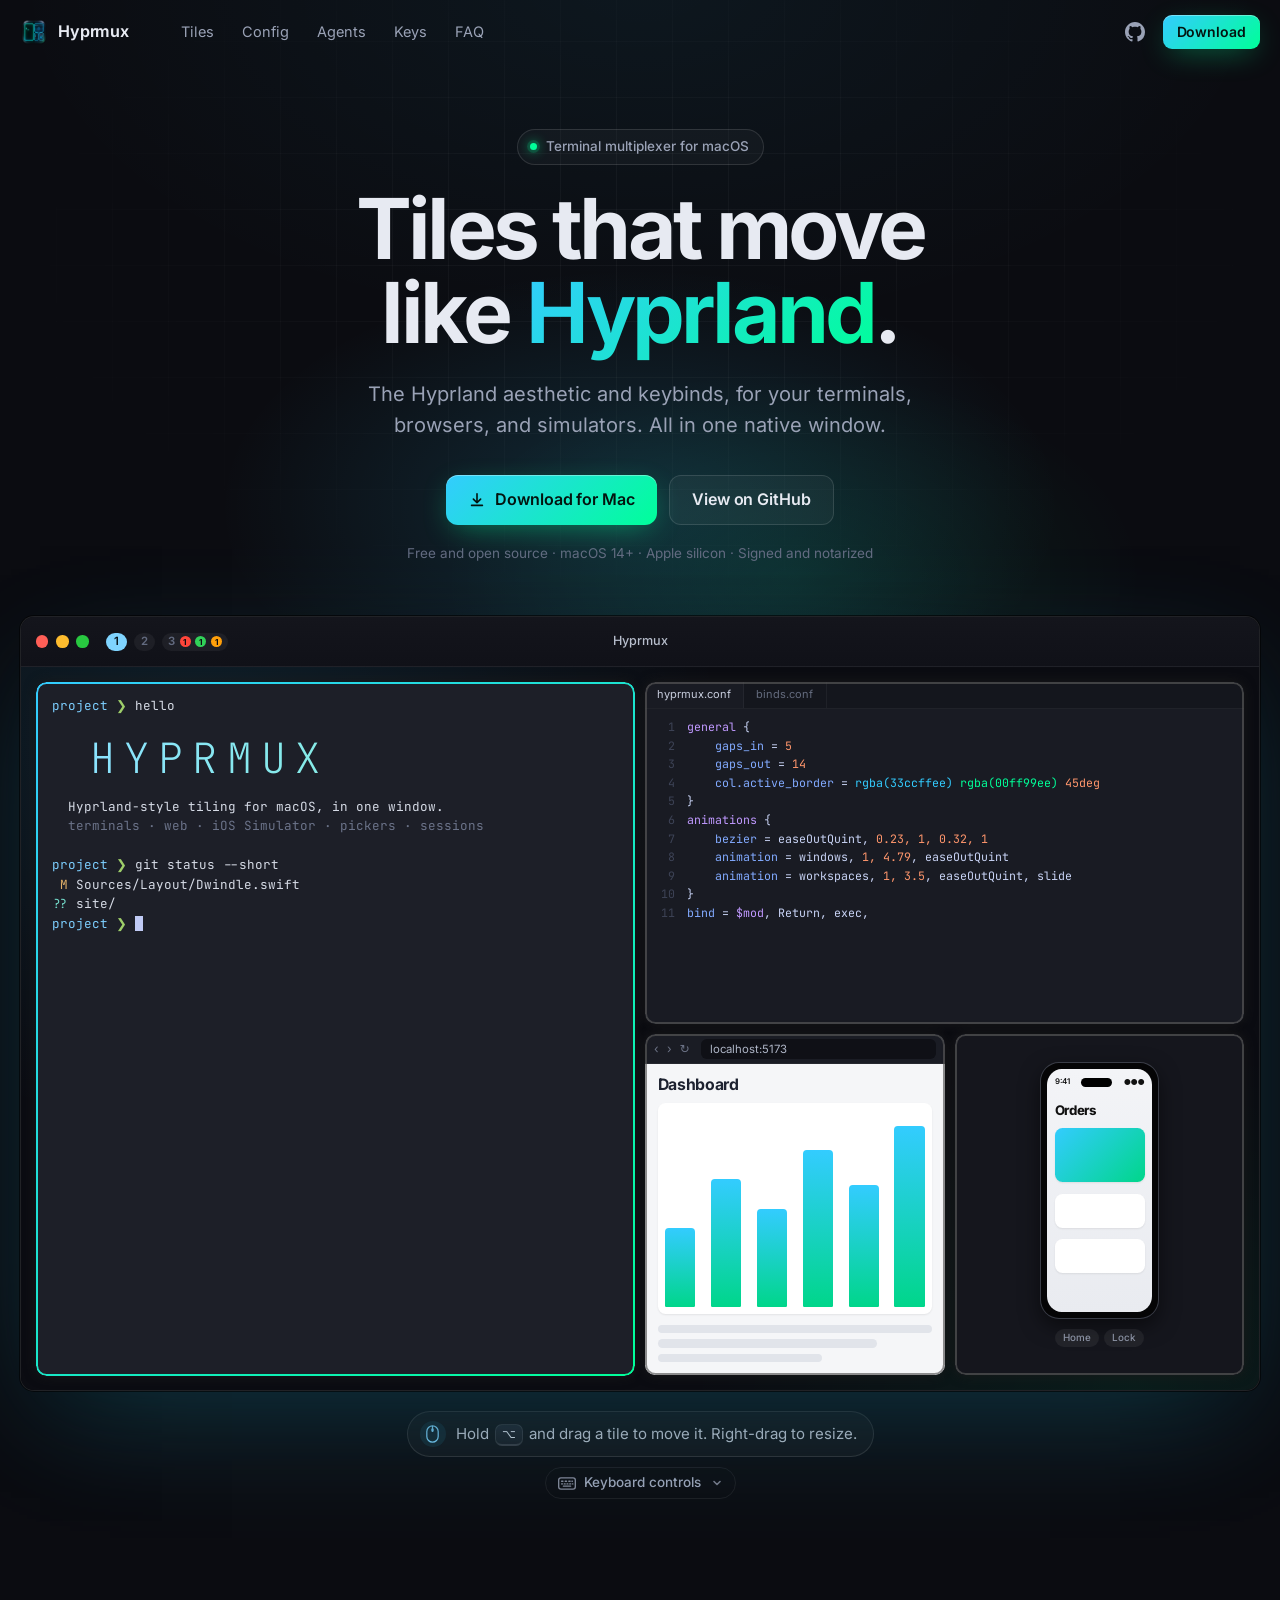
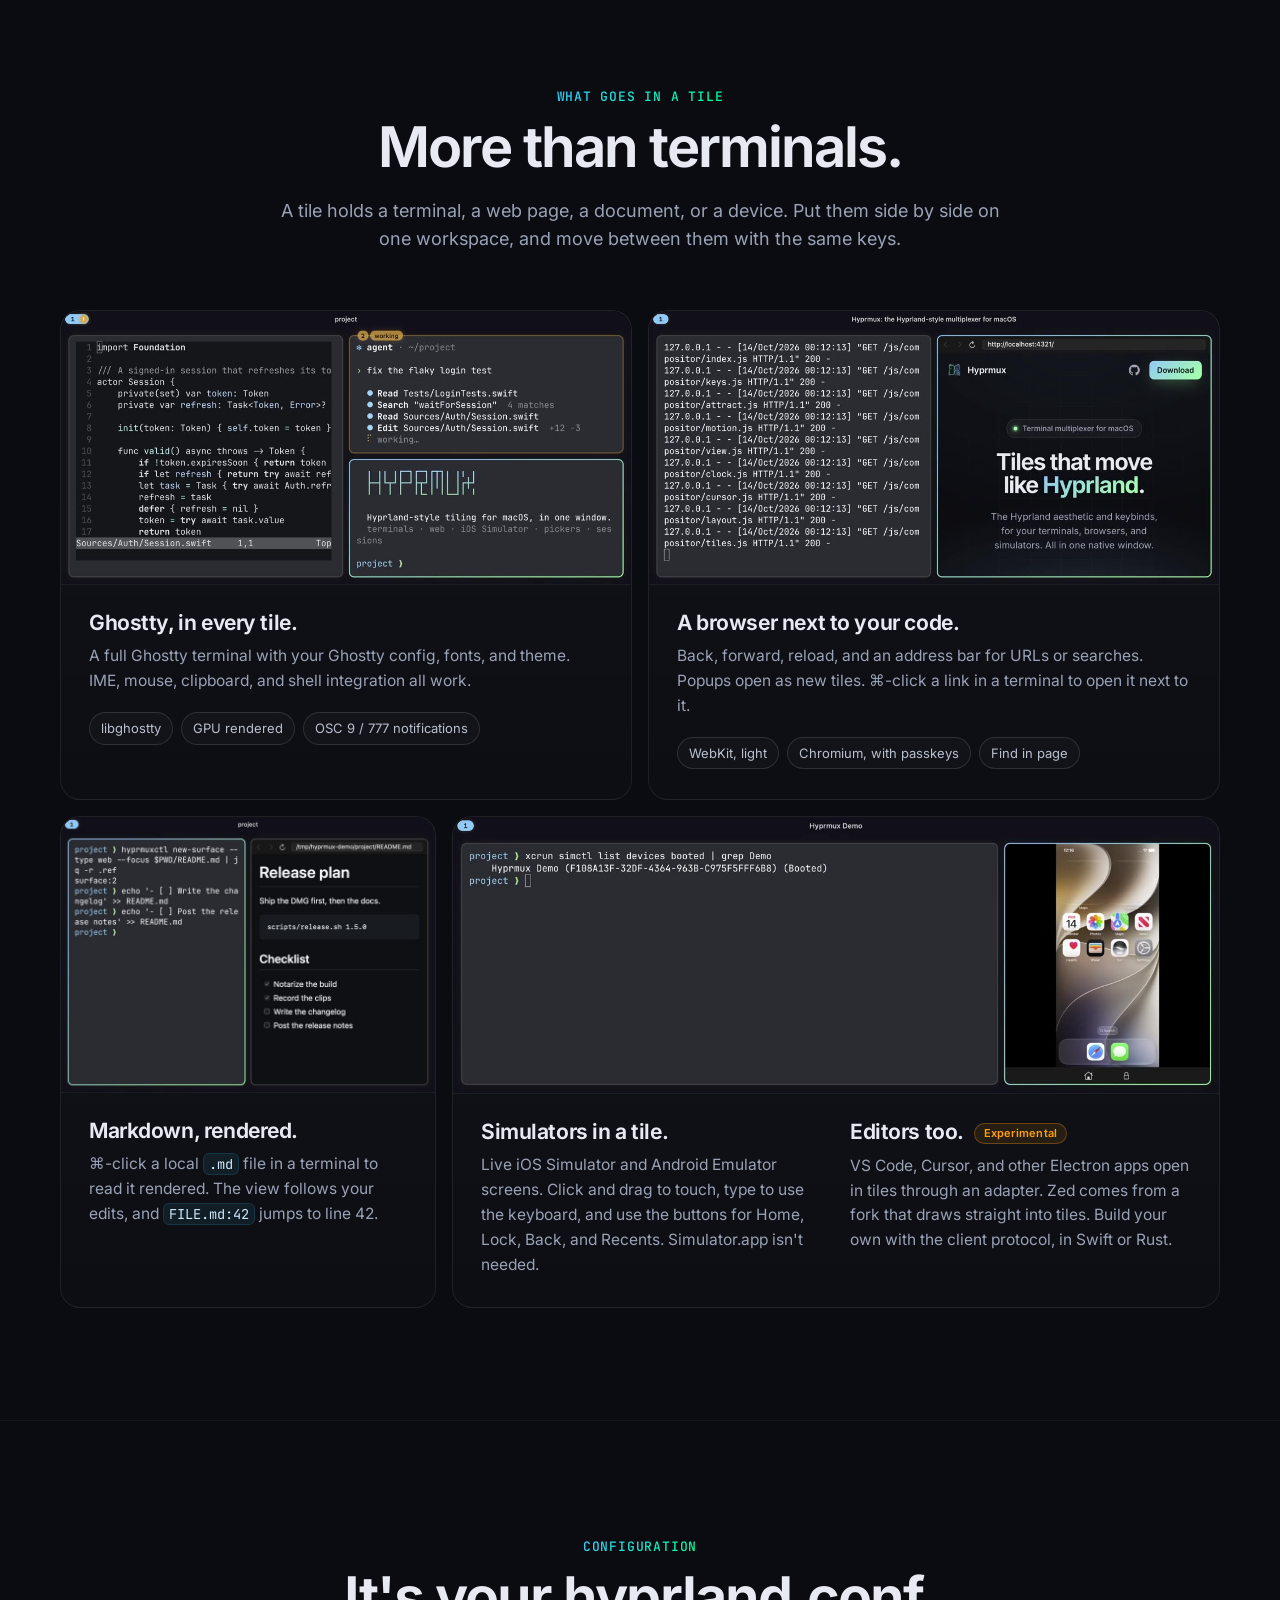
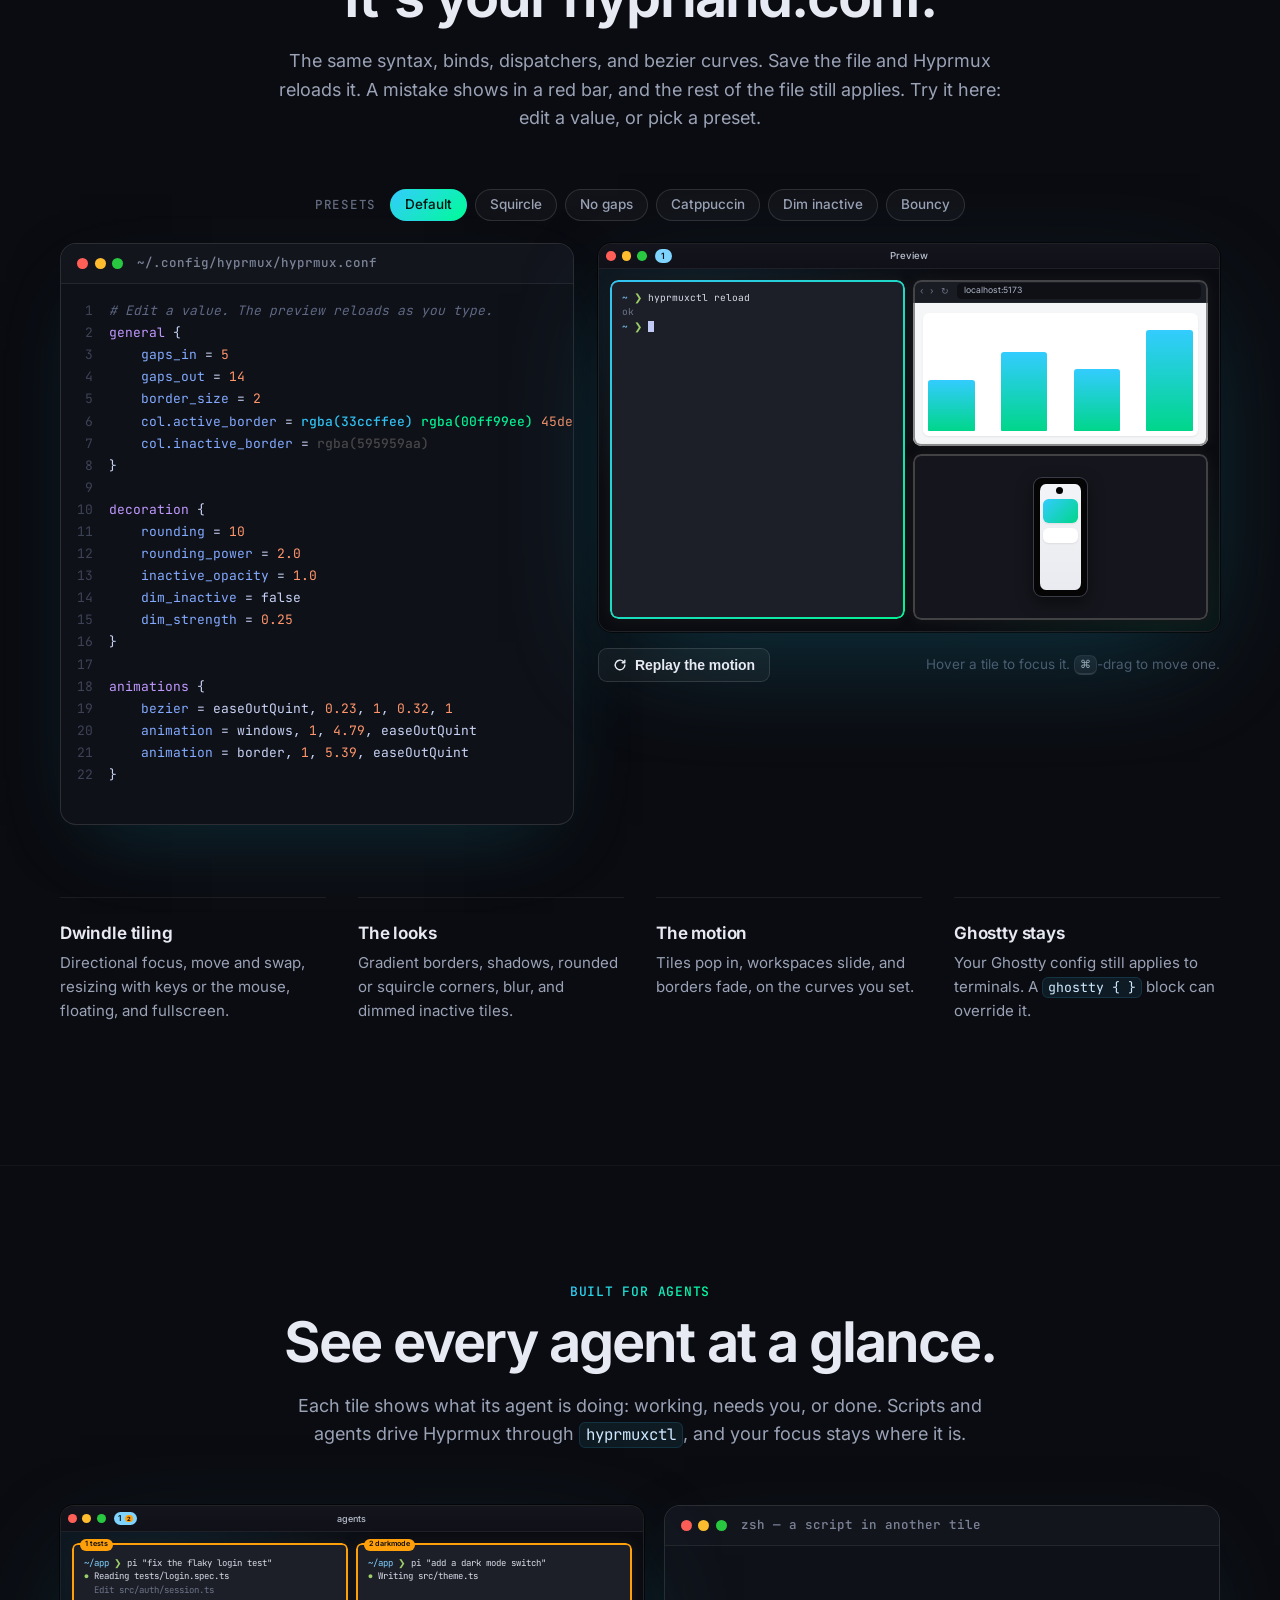
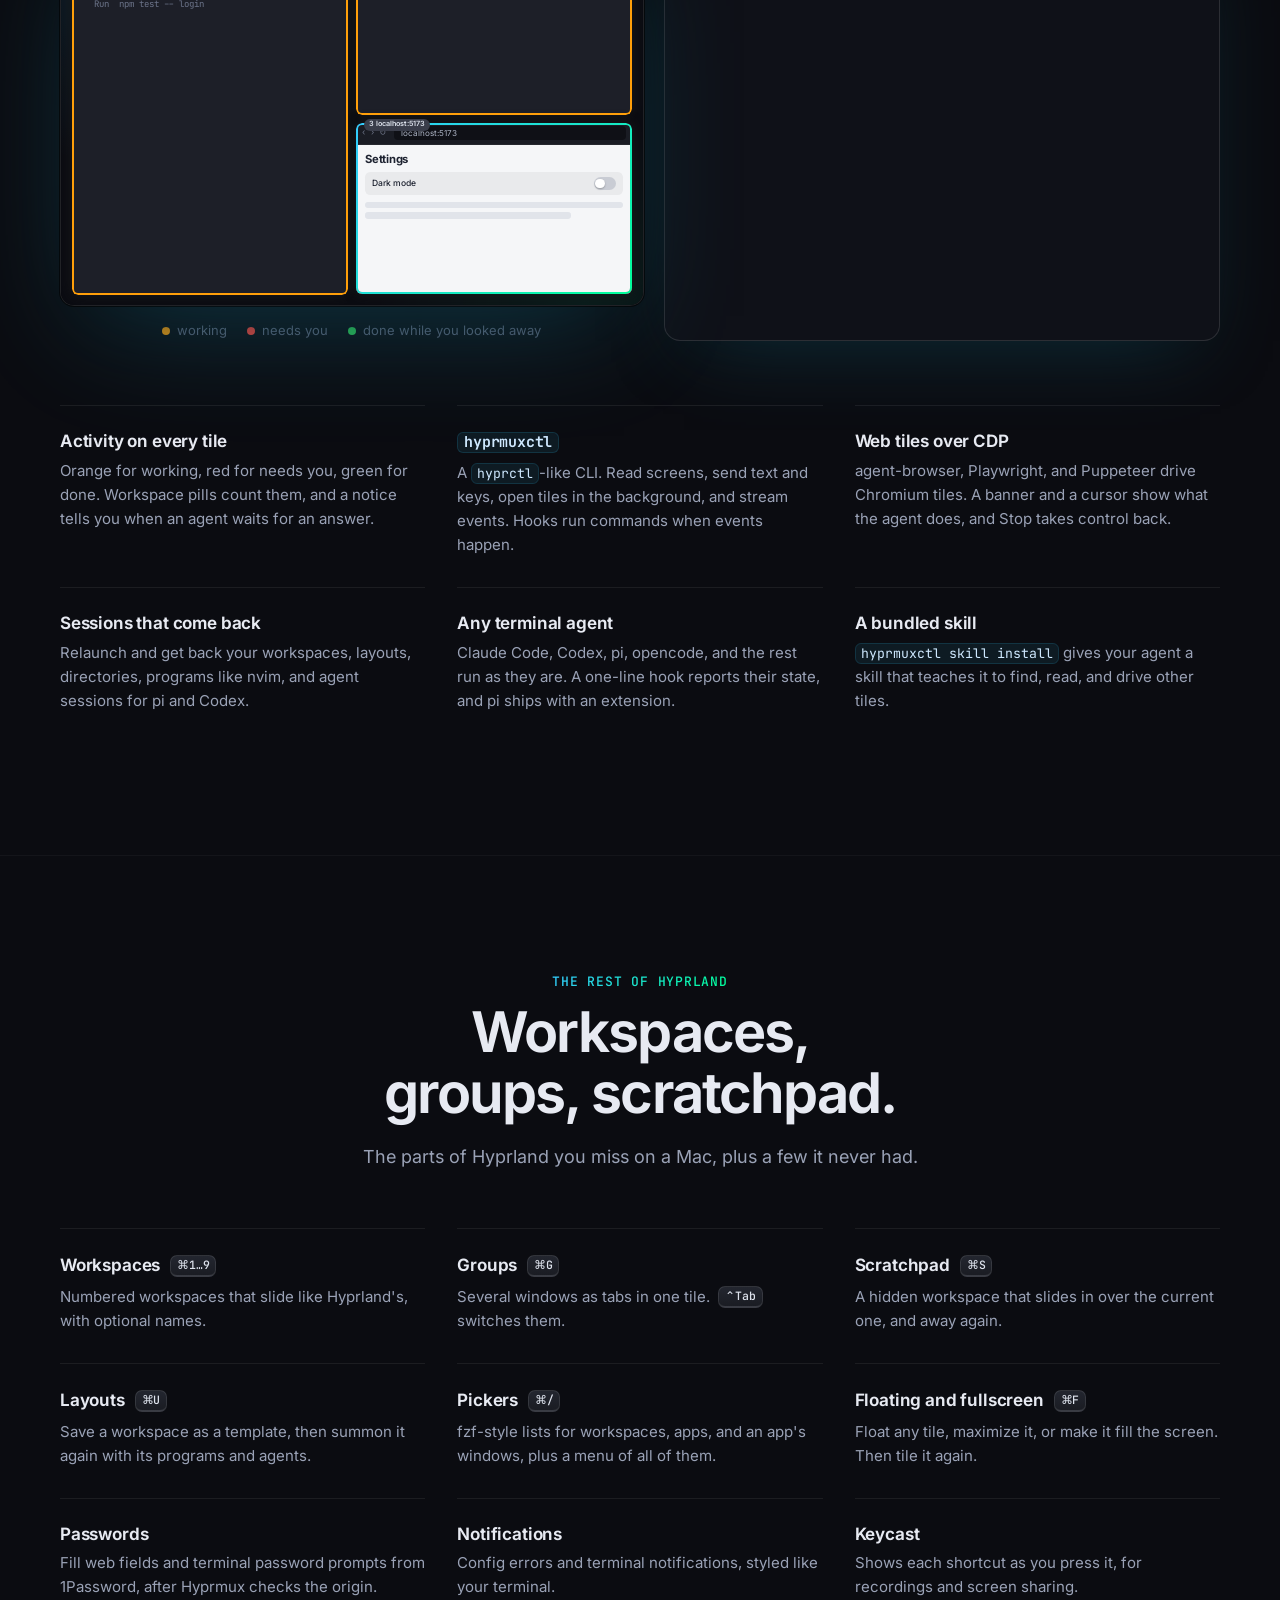
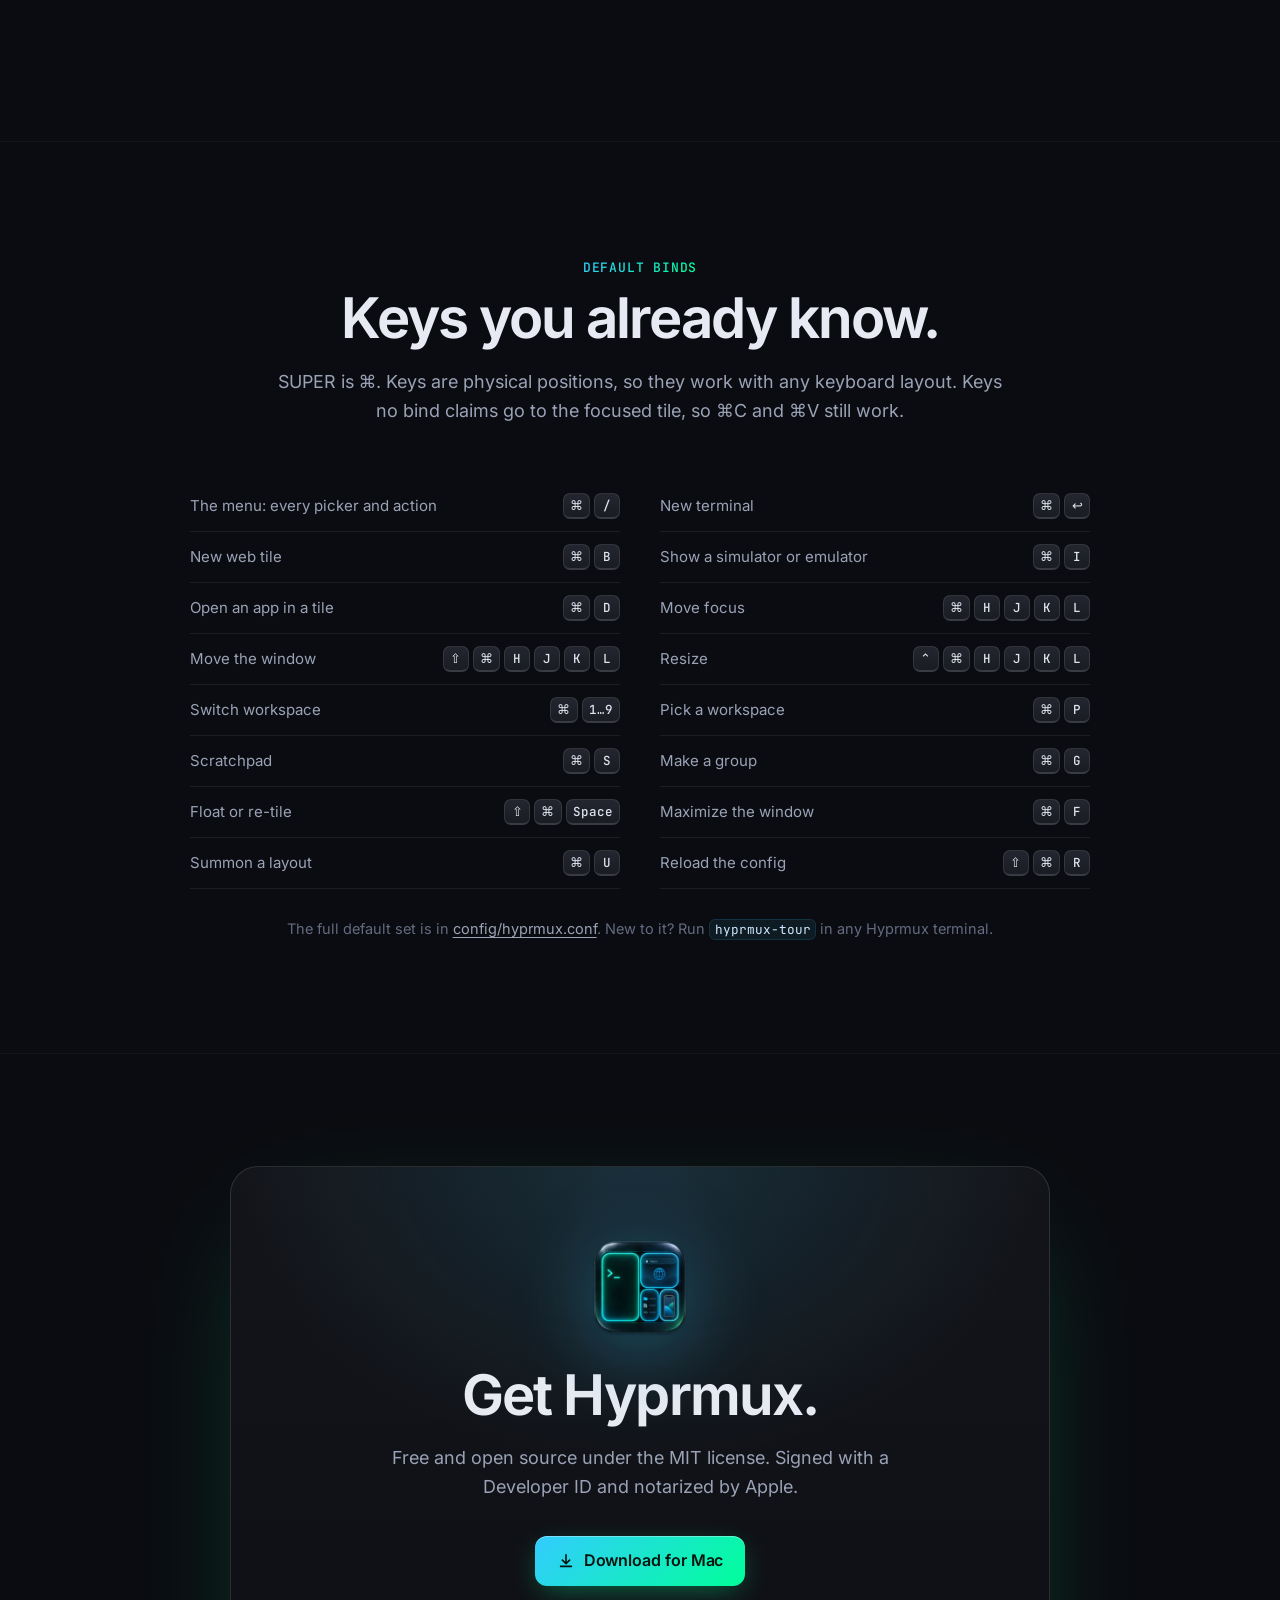
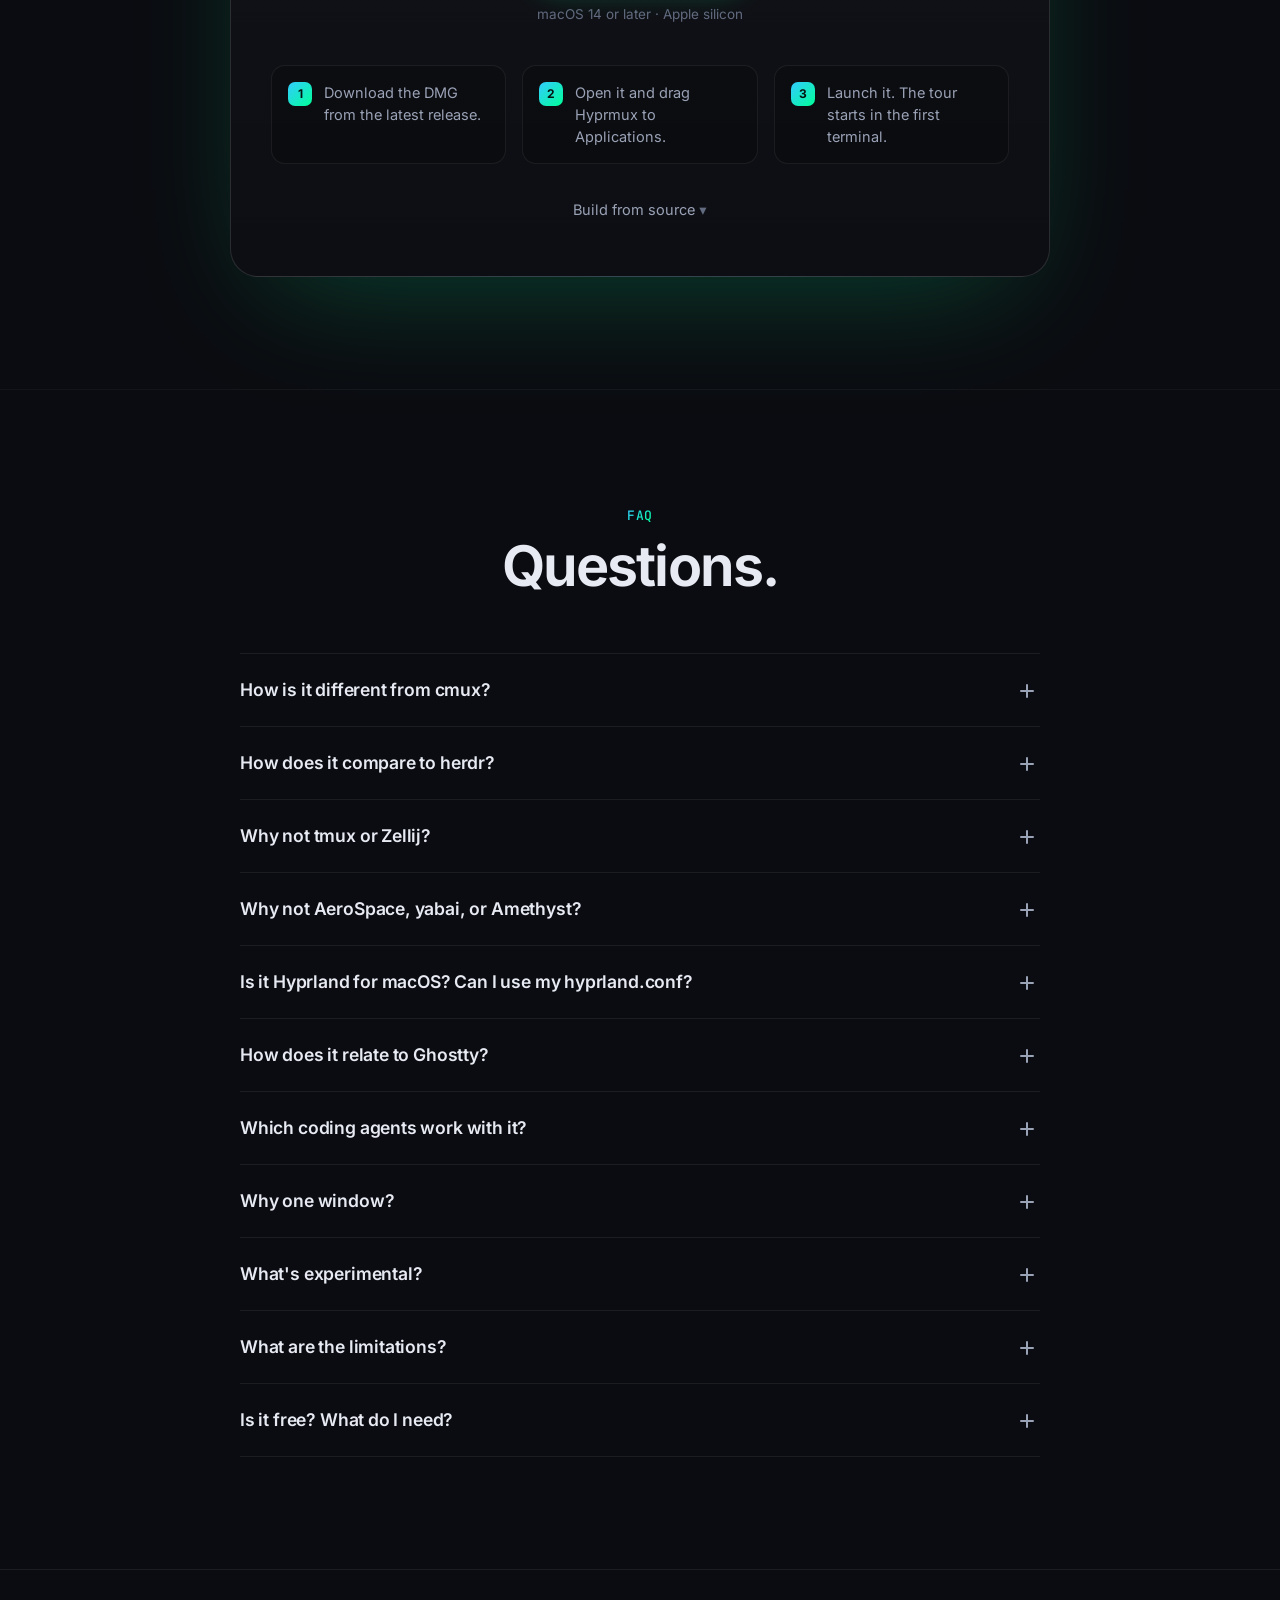
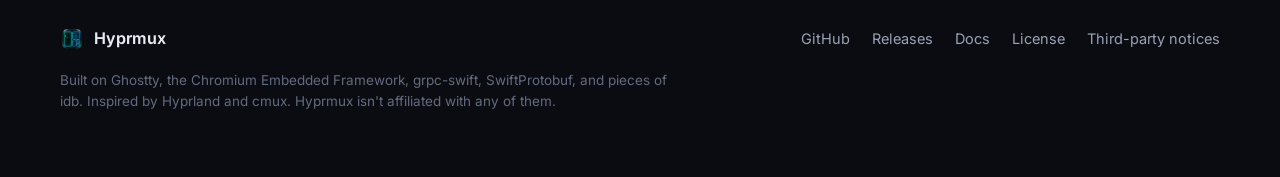
==== site/index.html @ 36fff124 "Site: the tile cards play clips recorded in Hyprmux Four short clips, recorded with scripts/demo aga" ====
<!doctype html>
<html lang="en">
<head>
  <meta charset="utf-8">
  <meta name="viewport" content="width=device-width, initial-scale=1">
  <title>Hyprmux: the Hyprland-style multiplexer for macOS</title>
  <meta name="description" content="Hyprmux is a terminal multiplexer for macOS with Hyprland's look and feel. Tile Ghostty terminals, web pages, iOS Simulators, and editors in one native window, driven by Hyprland keybinds and a hyprland.conf-style config.">
  <link rel="canonical" href="https://hyprmux.app/">
  <meta name="theme-color" content="#0b0c11">
  <meta name="color-scheme" content="dark">

  <meta property="og:type" content="website">
  <meta property="og:site_name" content="Hyprmux">
  <meta property="og:url" content="https://hyprmux.app/">
  <meta property="og:title" content="Hyprmux: tiles that move like Hyprland">
  <meta property="og:description" content="A terminal multiplexer for macOS with Hyprland's look and feel. Terminals, browsers, and simulators in one window.">
  <meta property="og:image" content="https://hyprmux.app/media/og.png">
  <meta property="og:image:width" content="1200">
  <meta property="og:image:height" content="630">
  <meta property="og:image:alt" content="Hyprmux: tiles that move like Hyprland">
  <meta name="twitter:card" content="summary_large_image">
  <meta name="twitter:title" content="Hyprmux: tiles that move like Hyprland">
  <meta name="twitter:description" content="A terminal multiplexer for macOS with Hyprland's look and feel. Terminals, browsers, and simulators in one window.">
  <meta name="twitter:image" content="https://hyprmux.app/media/og.png">

  <link rel="icon" href="favicon.ico" sizes="any">
  <link rel="icon" href="media/favicon-32.png" type="image/png" sizes="32x32">
  <link rel="apple-touch-icon" href="apple-touch-icon.png">
  <link rel="preload" href="fonts/inter-latin-wght.woff2" as="font" type="font/woff2" crossorigin>
  <link rel="preload" href="fonts/jetbrains-mono-latin-wght.woff2" as="font" type="font/woff2" crossorigin>
  <link rel="stylesheet" href="css/site.css">

  <script type="application/ld+json">
  {
    "@context": "https://schema.org",
    "@type": "SoftwareApplication",
    "name": "Hyprmux",
    "url": "https://hyprmux.app/",
    "description": "A terminal multiplexer for macOS with Hyprland's look and feel. Tile Ghostty terminals, web pages, iOS Simulators, and editors in one window.",
    "applicationCategory": "DeveloperApplication",
    "operatingSystem": "macOS 14 or later (Apple silicon)",
    "downloadUrl": "https://github.com/gavrix/hyprmux/releases/latest",
    "codeRepository": "https://github.com/gavrix/hyprmux",
    "license": "https://opensource.org/licenses/MIT",
    "image": "https://hyprmux.app/media/icon-256.png",
    "offers": { "@type": "Offer", "price": "0", "priceCurrency": "USD" }
  }
  </script>
  <script>document.documentElement.classList.add("js")</script>
</head>
<body>
  <a class="skip" href="#main">Skip to content</a>

  <header class="nav">
    <div class="nav__inner">
      <a class="brand" href="./" aria-label="Hyprmux home">
        <img src="media/icon-512.webp" width="28" height="28" alt="">
        <span>Hyprmux</span>
      </a>
      <nav class="nav__links" aria-label="Sections">
        <a href="#tiles">Tiles</a>
        <a href="#config">Config</a>
        <a href="#agents">Agents</a>
        <a href="#keys">Keys</a>
        <a href="#faq">FAQ</a>
      </nav>
      <div class="nav__actions">
        <a class="icon-link" href="https://github.com/gavrix/hyprmux" aria-label="Hyprmux on GitHub">
          <svg viewBox="0 0 16 16" width="20" height="20" aria-hidden="true"><path fill="currentColor" d="M8 0C3.58 0 0 3.58 0 8c0 3.54 2.29 6.53 5.47 7.59.4.07.55-.17.55-.38 0-.19-.01-.82-.01-1.49-2.01.37-2.53-.49-2.69-.94-.09-.23-.48-.94-.82-1.13-.28-.15-.68-.52-.01-.53.63-.01 1.08.58 1.23.82.72 1.21 1.87.87 2.33.66.07-.52.28-.87.51-1.07-1.78-.2-3.64-.89-3.64-3.95 0-.87.31-1.59.82-2.15-.08-.2-.36-1.02.08-2.12 0 0 .67-.21 2.2.82.64-.18 1.32-.27 2-.27.68 0 1.36.09 2 .27 1.53-1.04 2.2-.82 2.2-.82.44 1.1.16 1.92.08 2.12.51.56.82 1.27.82 2.15 0 3.07-1.87 3.75-3.65 3.95.29.25.54.73.54 1.48 0 1.07-.01 1.93-.01 2.2 0 .21.15.46.55.38A8.013 8.013 0 0016 8c0-4.42-3.58-8-8-8z"/></svg>
        </a>
        <a class="btn btn--small btn--primary" href="https://github.com/gavrix/hyprmux/releases/latest">Download</a>
      </div>
    </div>
  </header>

  <main id="main">
    <!-- Hero -->
    <section class="hero" aria-labelledby="hero-title">
      <div class="hero__glow" aria-hidden="true"></div>
      <div class="wrap hero__copy">
        <p class="eyebrow reveal"><span class="eyebrow__dot" aria-hidden="true"></span>Terminal multiplexer for macOS</p>
        <h1 id="hero-title" class="reveal">Tiles that move like <span class="grad">Hyprland</span>.</h1>
        <p class="lede reveal">The Hyprland aesthetic and keybinds, for your terminals, browsers, and simulators. All in one native window.</p>
        <div class="cta reveal">
          <a class="btn btn--primary btn--large" href="https://github.com/gavrix/hyprmux/releases/latest">
            <svg viewBox="0 0 20 20" width="18" height="18" aria-hidden="true"><path fill="none" stroke="currentColor" stroke-width="1.8" stroke-linecap="round" stroke-linejoin="round" d="M10 3v10m0 0l-4-4m4 4l4-4M4 16h12"/></svg>
            Download for Mac
          </a>
          <a class="btn btn--ghost btn--large" href="https://github.com/gavrix/hyprmux">View on GitHub</a>
        </div>
        <p class="meta reveal">Free and open source · macOS 14+ · Apple silicon · Signed and notarized</p>
      </div>

      <div class="wrap wrap--wide reveal">
        <!-- The hero window. js/compositor makes it live; without JS it stays this layout. -->
        <div class="hm" id="hero-window" role="img" aria-label="A Hyprmux window with four tiles: a terminal, an editor showing hyprmux.conf, a web page, and an iPhone simulator.">
          <div class="hm__bar">
            <div class="hm__lights" aria-hidden="true"><i></i><i></i><i></i></div>
            <div class="hm__workspaces" aria-hidden="true">
              <span class="ws ws--active">1</span><span class="ws">2</span><span class="ws">3</span>
            </div>
            <div class="hm__title">Hyprmux</div>
          </div>
          <div class="hm__area">
            <!-- Terminal -->
            <div class="tile tile--focused" data-slot="a" data-kind="terminal" data-label="Terminal">
              <div class="frame">
                <div class="term">
                  <p><span class="p">project</span> <span class="g">❯</span> hello</p>
                  <p class="term__banner" aria-hidden="true">HYPRMUX</p>
                  <p class="term__line">Hyprland-style tiling for macOS, in one window.</p>
                  <p class="term__line d">terminals · web · iOS Simulator · pickers · sessions</p>
                  <p>&nbsp;</p>
                  <p><span class="p">project</span> <span class="g">❯</span> git status --short</p>
                  <p><span class="y">&nbsp;M</span> Sources/Layout/Dwindle.swift</p>
                  <p><span class="gr">??</span> site/</p>
                  <p><span class="p">project</span> <span class="g">❯</span> <span class="cursor"></span></p>
                </div>
              </div>
            </div>
            <!-- Editor -->
            <div class="tile" data-slot="b" data-kind="editor" data-label="Editor: hyprmux.conf">
              <div class="frame">
                <div class="editor">
                  <div class="editor__tabs"><span class="editor__tab">hyprmux.conf</span><span class="editor__tab editor__tab--dim">binds.conf</span></div>
                  <ol class="editor__code">
                    <li><span class="k">general</span> {</li>
                    <li>    <span class="n">gaps_in</span> = <span class="v">5</span></li>
                    <li>    <span class="n">gaps_out</span> = <span class="v">14</span></li>
                    <li>    <span class="n">col.active_border</span> = <span class="c1">rgba(33ccffee)</span> <span class="c2">rgba(00ff99ee)</span> <span class="v">45deg</span></li>
                    <li>}</li>
                    <li><span class="k">animations</span> {</li>
                    <li>    <span class="n">bezier</span> = easeOutQuint, <span class="v">0.23, 1, 0.32, 1</span></li>
                    <li>    <span class="n">animation</span> = windows, <span class="v">1, 4.79</span>, easeOutQuint</li>
                    <li>    <span class="n">animation</span> = workspaces, <span class="v">1, 3.5</span>, easeOutQuint, slide</li>
                    <li>}</li>
                    <li><span class="n">bind</span> = <span class="k">$mod</span>, Return, exec,</li>
                  </ol>
                </div>
              </div>
            </div>
            <!-- Web -->
            <div class="tile" data-slot="c" data-kind="web" data-label="Web page">
              <div class="frame">
                <div class="web">
                  <div class="web__bar"><span class="web__nav" aria-hidden="true">‹ › ↻</span><span class="web__url">localhost:5173</span></div>
                  <div class="web__page">
                    <div class="web__h">Dashboard</div>
                    <div class="web__chart" aria-hidden="true"><i style="--h:40%"></i><i style="--h:65%"></i><i style="--h:50%"></i><i style="--h:80%"></i><i style="--h:62%"></i><i style="--h:92%"></i></div>
                    <div class="web__rows" aria-hidden="true"><i></i><i></i><i></i></div>
                  </div>
                </div>
              </div>
            </div>
            <!-- iPhone -->
            <div class="tile" data-slot="d" data-kind="mobile" data-label="iPhone simulator">
              <div class="frame">
                <div class="device">
                  <div class="phone">
                    <div class="phone__screen">
                      <div class="phone__status"><span>9:41</span><span class="phone__island"></span><span>●●●</span></div>
                      <div class="phone__title">Orders</div>
                      <div class="phone__card phone__card--hi"></div>
                      <div class="phone__card"></div>
                      <div class="phone__card"></div>
                    </div>
                  </div>
                  <div class="device__buttons" aria-hidden="true"><span>Home</span><span>Lock</span></div>
                </div>
              </div>
            </div>
            <div class="keycast" aria-hidden="true"><span class="keycast__chord">⌘↩</span><span class="keycast__label">New terminal</span></div>
          </div>
        </div>
      </div>
    </section>

    <!-- What goes in a tile -->
    <section class="section" id="tiles" aria-labelledby="tiles-title">
      <div class="wrap">
        <header class="section__head reveal">
          <p class="kicker">What goes in a tile</p>
          <h2 id="tiles-title">More than terminals.</h2>
          <p class="section__lede">A tile holds a terminal, a web page, a document, or a device. Put them side by side on one workspace, and move between them with the same keys.</p>
        </header>

        <div class="bento">
          <article class="card card--terminal reveal">
            <div class="card__media">
              <video class="card__video" muted loop playsinline preload="none" poster="media/clips/terminal.jpg" data-src="media/clips/terminal.mp4" aria-label="Three terminal tiles: nvim with Swift code, a coding agent at work, and the Hyprmux banner."></video>
            </div>
            <div class="card__body">
              <h3>Ghostty, in every tile.</h3>
              <p>A full Ghostty terminal with your Ghostty config, fonts, and theme. IME, mouse, clipboard, and shell integration all work.</p>
              <ul class="chips"><li>libghostty</li><li>GPU rendered</li><li>OSC 9 / 777 notifications</li></ul>
            </div>
          </article>

          <article class="card card--web reveal">
            <div class="card__media">
              <video class="card__video" muted loop playsinline preload="none" poster="media/clips/web.jpg" data-src="media/clips/web.mp4" aria-label="A terminal tails a server log while a web tile loads hyprmux.app next to it."></video>
            </div>
            <div class="card__body">
              <h3>A browser next to your code.</h3>
              <p>Back, forward, reload, and an address bar for URLs or searches. Popups open as new tiles. ⌘-click a link in a terminal to open it next to it.</p>
              <ul class="chips"><li>WebKit, light</li><li>Chromium, with passkeys</li><li>Find in page</li></ul>
            </div>
          </article>

          <article class="card card--md reveal">
            <div class="card__media">
              <video class="card__video" muted loop playsinline preload="none" poster="media/clips/markdown.jpg" data-src="media/clips/markdown.mp4" aria-label="A README opens rendered in a web tile, and gains checklist items as a terminal appends them."></video>
            </div>
            <div class="card__body">
              <h3>Markdown, rendered.</h3>
              <p>⌘-click a local <code>.md</code> file in a terminal to read it rendered. The view follows your edits, and <code>FILE.md:42</code> jumps to line 42.</p>
            </div>
          </article>

          <article class="card card--devices reveal">
            <div class="card__media">
              <video class="card__video" muted loop playsinline preload="none" poster="media/clips/devices.jpg" data-src="media/clips/devices.mp4" aria-label="A live iOS Simulator in a tile next to a terminal: scrolling Settings, then the home screen."></video>
            </div>
            <div class="card__body card__body--split">
              <div>
                <h3>Simulators in a tile.</h3>
                <p>Live iOS Simulator and Android Emulator screens. Click and drag to touch, type to use the keyboard, and use the buttons for Home, Lock, Back, and Recents. Simulator.app isn't needed.</p>
              </div>
              <div>
                <h3>Editors too. <span class="badge">Experimental</span></h3>
                <p>VS Code, Cursor, and other Electron apps open in tiles through an adapter. Zed comes from a fork that draws straight into tiles. Build your own with the client protocol, in Swift or Rust.</p>
              </div>
            </div>
          </article>
        </div>
      </div>
    </section>

    <!-- Config -->
    <section class="section" id="config" aria-labelledby="config-title">
      <div class="wrap">
        <header class="section__head reveal">
          <p class="kicker">Configuration</p>
          <h2 id="config-title">It's your hyprland.conf.</h2>
          <p class="section__lede">The same syntax, binds, dispatchers, and bezier curves. Save the file and Hyprmux reloads it. A mistake shows in a red bar, and the rest of the file still applies. Try it here: edit a value, or pick a preset.</p>
        </header>

        <div class="playground reveal">
          <div class="presets" role="group" aria-label="Config presets" hidden></div>
          <div class="playground__grid">
            <figure class="codecard playground__editor">
              <figcaption class="codecard__bar"><span class="hm__lights" aria-hidden="true"><i></i><i></i><i></i></span><span>~/.config/hyprmux/hyprmux.conf</span></figcaption>
              <div class="cfg">
                <pre class="cfg__gutter" aria-hidden="true"></pre>
                <div class="cfg__body">
                  <pre class="cfg__hl" aria-hidden="true"></pre>
                  <textarea class="cfg__input" spellcheck="false" autocapitalize="off" autocomplete="off" autocorrect="off" aria-label="Config file. Edits restyle the preview window." rows="22">
# Edit a value. The preview reloads as you type.
general {
    gaps_in = 5
    gaps_out = 14
    border_size = 2
    col.active_border = rgba(33ccffee) rgba(00ff99ee) 45deg
    col.inactive_border = rgba(595959aa)
}

decoration {
    rounding = 10
    rounding_power = 2.0
    inactive_opacity = 1.0
    dim_inactive = false
    dim_strength = 0.25
}

animations {
    bezier = easeOutQuint, 0.23, 1, 0.32, 1
    animation = windows, 1, 4.79, easeOutQuint
    animation = border, 1, 5.39, easeOutQuint
}</textarea>
                </div>
              </div>
            </figure>

            <div class="playground__preview">
              <div class="hm hm--mini" id="config-window" role="img" aria-label="A preview window with three tiles, styled by the config.">
                <div class="hm__bar">
                  <div class="hm__lights" aria-hidden="true"><i></i><i></i><i></i></div>
                  <div class="hm__workspaces" aria-hidden="true"><span class="ws ws--active">1</span></div>
                  <div class="hm__title">Preview</div>
                </div>
                <div class="hm__area">
                  <div class="tile tile--focused" data-slot="a" data-kind="terminal" data-label="Terminal">
                    <div class="frame"><div class="term">
                      <p><span class="p">~</span> <span class="g">❯</span> hyprmuxctl reload</p>
                      <p class="d">ok</p>
                      <p><span class="p">~</span> <span class="g">❯</span> <span class="cursor"></span></p>
                    </div></div>
                  </div>
                  <div class="tile" data-slot="b" data-kind="web" data-label="Web page">
                    <div class="frame"><div class="web">
                      <div class="web__bar"><span class="web__nav" aria-hidden="true">‹ › ↻</span><span class="web__url">localhost:5173</span></div>
                      <div class="web__page">
                        <div class="web__chart" aria-hidden="true"><i style="--h:45%"></i><i style="--h:70%"></i><i style="--h:55%"></i><i style="--h:90%"></i></div>
                      </div>
                    </div></div>
                  </div>
                  <div class="tile" data-slot="c" data-kind="mobile" data-label="iPhone simulator">
                    <div class="frame"><div class="device">
                      <div class="phone"><div class="phone__screen">
                        <div class="phone__status"><span>9:41</span><span class="phone__island"></span><span>●●●</span></div>
                        <div class="phone__card phone__card--hi"></div>
                        <div class="phone__card"></div>
                      </div></div>
                    </div></div>
                  </div>
                  <div class="hm__errors" role="status" aria-live="polite"></div>
                </div>
              </div>
              <div class="playground__actions" hidden>
                <button class="btn btn--ghost btn--small playground__replay" type="button">
                  <svg viewBox="0 0 16 16" width="14" height="14" aria-hidden="true"><path d="M13.5 8a5.5 5.5 0 1 1-1.6-3.9M13.5 2.5v3h-3" fill="none" stroke="currentColor" stroke-width="1.6" stroke-linecap="round" stroke-linejoin="round"/></svg>
                  Replay the motion
                </button>
                <span class="playground__tip">Hover a tile to focus it. <kbd>⌘</kbd>-drag to move one.</span>
              </div>
            </div>
          </div>
        </div>

        <ul class="features features--4">
          <li class="feature reveal"><h3>Dwindle tiling</h3><p>Directional focus, move and swap, resizing with keys or the mouse, floating, and fullscreen.</p></li>
          <li class="feature reveal"><h3>The looks</h3><p>Gradient borders, shadows, rounded or squircle corners, blur, and dimmed inactive tiles.</p></li>
          <li class="feature reveal"><h3>The motion</h3><p>Tiles pop in, workspaces slide, and borders fade, on the curves you set.</p></li>
          <li class="feature reveal"><h3>Ghostty stays</h3><p>Your Ghostty config still applies to terminals. A <code>ghostty { }</code> block can override it.</p></li>
        </ul>
      </div>
    </section>

    <!-- Agents -->
    <section class="section" id="agents" aria-labelledby="agents-title">
      <div class="wrap">
        <header class="section__head reveal">
          <p class="kicker">Built for agents</p>
          <h2 id="agents-title">See every agent at a glance.</h2>
          <p class="section__lede">Each tile shows what its agent is doing: working, needs you, or done. Scripts and agents drive Hyprmux through <code>hyprmuxctl</code>, and your focus stays where it is.</p>
        </header>

        <div class="agents reveal">
          <div class="agents__board">
            <div class="hm hm--mini hm--board" id="agents-window" role="img" aria-label="A Hyprmux workspace with two coding agents and a web page. Each tile's pill shows its surface number and title, in the color of what its agent is doing.">
              <div class="hm__bar">
                <div class="hm__lights" aria-hidden="true"><i></i><i></i><i></i></div>
                <div class="hm__workspaces" aria-hidden="true"><span class="ws ws--active">1<b class="bub bub--working">2</b></span></div>
                <div class="hm__title">agents</div>
              </div>
              <div class="hm__area">
                <div class="tile tile--working" data-slot="a" data-kind="terminal" data-label="tests" data-activity="working">
                  <div class="frame"><div class="term">
                    <p><span class="p">~/app</span> <span class="g">❯</span> pi "fix the flaky login test"</p>
                    <p><span class="g">●</span> Reading tests/login.spec.ts</p>
                    <p class="d">  Edit src/auth/session.ts</p>
                    <p class="d">  Run  npm test -- login</p>
                  </div></div>
                  <span class="tile__pill">1 tests</span>
                </div>
                <div class="tile tile--working" data-slot="b" data-kind="terminal" data-label="darkmode" data-activity="working">
                  <div class="frame"><div class="term">
                    <p><span class="p">~/app</span> <span class="g">❯</span> pi "add a dark mode switch"</p>
                    <p><span class="g">●</span> Writing src/theme.ts</p>
                  </div></div>
                  <span class="tile__pill">2 darkmode</span>
                </div>
                <div class="tile tile--focused" data-slot="c" data-kind="web" data-label="localhost:5173">
                  <div class="frame"><div class="web">
                    <div class="web__bar"><span class="web__nav" aria-hidden="true">‹ › ↻</span><span class="web__url">localhost:5173</span></div>
                    <div class="web__page web__page--app">
                      <div class="web__h">Settings</div>
                      <div class="web__toggle"><span>Dark mode</span><i class="web__switch"></i></div>
                      <div class="web__rows" aria-hidden="true"><i></i><i></i></div>
                    </div>
                  </div></div>
                  <span class="tile__pill">3 localhost:5173</span>
                </div>
              </div>
            </div>
            <ul class="agents__legend" aria-label="Activity colors">
              <li><i class="dot dot--working"></i>working</li>
              <li><i class="dot dot--blocked"></i>needs you</li>
              <li><i class="dot dot--done"></i>done while you looked away</li>
            </ul>
          </div>

          <figure class="codecard codecard--term">
            <figcaption class="codecard__bar"><span class="hm__lights" aria-hidden="true"><i></i><i></i><i></i></span><span>zsh — a script in another tile</span></figcaption>
<pre class="code"><code><span class="g">❯</span> hyprmuxctl new-surface --input <span class="y">'pi "document the orders API"\n'</span> | jq -r .ref
surface:4
<span class="g">❯</span> hyprmuxctl read-screen --surface 2 --lines 2
Allow rm -rf build?
  1. Yes   2. No
<span class="g">❯</span> hyprmuxctl send --surface 2 <span class="y">'y\n'</span>
<span class="g">❯</span> agent-browser connect <span class="y">"$(hyprmuxctl cdp-url)"</span> &amp;&amp; agent-browser click @e2
<span class="gr">✓</span> clicked @e2
<span class="g">❯</span> hyprmuxctl events
<span class="d">agent>>4,pi,done
agent>>1,pi,done</span></code></pre>
          </figure>
        </div>

        <ul class="features features--3">
          <li class="feature reveal">
            <h3>Activity on every tile</h3>
            <p>Orange for working, red for needs you, green for done. Workspace pills count them, and a notice tells you when an agent waits for an answer.</p>
          </li>
          <li class="feature reveal">
            <h3><code>hyprmuxctl</code></h3>
            <p>A <code>hyprctl</code>-like CLI. Read screens, send text and keys, open tiles in the background, and stream events. Hooks run commands when events happen.</p>
          </li>
          <li class="feature reveal">
            <h3>Web tiles over CDP</h3>
            <p>agent-browser, Playwright, and Puppeteer drive Chromium tiles. A banner and a cursor show what the agent does, and Stop takes control back.</p>
          </li>
          <li class="feature reveal">
            <h3>Sessions that come back</h3>
            <p>Relaunch and get back your workspaces, layouts, directories, programs like nvim, and agent sessions for pi and Codex.</p>
          </li>
          <li class="feature reveal">
            <h3>Any terminal agent</h3>
            <p>Claude Code, Codex, pi, opencode, and the rest run as they are. A one-line hook reports their state, and pi ships with an extension.</p>
          </li>
          <li class="feature reveal">
            <h3>A bundled skill</h3>
            <p><code>hyprmuxctl skill install</code> gives your agent a skill that teaches it to find, read, and drive other tiles.</p>
          </li>
        </ul>
      </div>
    </section>

    <!-- The rest of Hyprland -->
    <section class="section" id="more" aria-labelledby="more-title">
      <div class="wrap">
        <header class="section__head reveal">
          <p class="kicker">The rest of Hyprland</p>
          <h2 id="more-title">Workspaces, groups, scratchpad.</h2>
          <p class="section__lede">The parts of Hyprland you miss on a Mac, plus a few it never had.</p>
        </header>
        <ul class="features features--3">
          <li class="feature reveal"><h3>Workspaces <kbd>⌘1…9</kbd></h3><p>Numbered workspaces that slide like Hyprland's, with optional names.</p></li>
          <li class="feature reveal"><h3>Groups <kbd>⌘G</kbd></h3><p>Several windows as tabs in one tile. <kbd>⌃Tab</kbd> switches them.</p></li>
          <li class="feature reveal"><h3>Scratchpad <kbd>⌘S</kbd></h3><p>A hidden workspace that slides in over the current one, and away again.</p></li>
          <li class="feature reveal"><h3>Layouts <kbd>⌘U</kbd></h3><p>Save a workspace as a template, then summon it again with its programs and agents.</p></li>
          <li class="feature reveal"><h3>Pickers <kbd>⌘/</kbd></h3><p>fzf-style lists for workspaces, apps, and an app's windows, plus a menu of all of them.</p></li>
          <li class="feature reveal"><h3>Floating and fullscreen <kbd>⌘F</kbd></h3><p>Float any tile, maximize it, or make it fill the screen. Then tile it again.</p></li>
          <li class="feature reveal"><h3>Passwords</h3><p>Fill web fields and terminal password prompts from 1Password, after Hyprmux checks the origin.</p></li>
          <li class="feature reveal"><h3>Notifications</h3><p>Config errors and terminal notifications, styled like your terminal.</p></li>
          <li class="feature reveal"><h3>Keycast</h3><p>Shows each shortcut as you press it, for recordings and screen sharing.</p></li>
        </ul>
      </div>
    </section>

    <!-- Keys -->
    <section class="section" id="keys" aria-labelledby="keys-title">
      <div class="wrap">
        <header class="section__head reveal">
          <p class="kicker">Default binds</p>
          <h2 id="keys-title">Keys you already know.</h2>
          <p class="section__lede">SUPER is ⌘. Keys are physical positions, so they work with any keyboard layout. Keys no bind claims go to the focused tile, so ⌘C and ⌘V still work.</p>
        </header>
        <dl class="keys reveal">
          <div><dt><kbd>⌘</kbd><kbd>/</kbd></dt><dd>The menu: every picker and action</dd></div>
          <div><dt><kbd>⌘</kbd><kbd>↩</kbd></dt><dd>New terminal</dd></div>
          <div><dt><kbd>⌘</kbd><kbd>B</kbd></dt><dd>New web tile</dd></div>
          <div><dt><kbd>⌘</kbd><kbd>I</kbd></dt><dd>Show a simulator or emulator</dd></div>
          <div><dt><kbd>⌘</kbd><kbd>D</kbd></dt><dd>Open an app in a tile</dd></div>
          <div><dt><kbd>⌘</kbd><kbd>H</kbd><kbd>J</kbd><kbd>K</kbd><kbd>L</kbd></dt><dd>Move focus</dd></div>
          <div><dt><kbd>⇧</kbd><kbd>⌘</kbd><kbd>H</kbd><kbd>J</kbd><kbd>K</kbd><kbd>L</kbd></dt><dd>Move the window</dd></div>
          <div><dt><kbd>⌃</kbd><kbd>⌘</kbd><kbd>H</kbd><kbd>J</kbd><kbd>K</kbd><kbd>L</kbd></dt><dd>Resize</dd></div>
          <div><dt><kbd>⌘</kbd><kbd>1…9</kbd></dt><dd>Switch workspace</dd></div>
          <div><dt><kbd>⌘</kbd><kbd>P</kbd></dt><dd>Pick a workspace</dd></div>
          <div><dt><kbd>⌘</kbd><kbd>S</kbd></dt><dd>Scratchpad</dd></div>
          <div><dt><kbd>⌘</kbd><kbd>G</kbd></dt><dd>Make a group</dd></div>
          <div><dt><kbd>⇧</kbd><kbd>⌘</kbd><kbd>Space</kbd></dt><dd>Float or re-tile</dd></div>
          <div><dt><kbd>⌘</kbd><kbd>F</kbd></dt><dd>Maximize the window</dd></div>
          <div><dt><kbd>⌘</kbd><kbd>U</kbd></dt><dd>Summon a layout</dd></div>
          <div><dt><kbd>⇧</kbd><kbd>⌘</kbd><kbd>R</kbd></dt><dd>Reload the config</dd></div>
        </dl>
        <p class="note reveal">The full default set is in <a href="https://github.com/gavrix/hyprmux/blob/main/config/hyprmux.conf">config/hyprmux.conf</a>. New to it? Run <code>hyprmux-tour</code> in any Hyprmux terminal.</p>
      </div>
    </section>

    <!-- Install -->
    <section class="section" id="install" aria-labelledby="install-title">
      <div class="wrap">
        <div class="install reveal">
          <img class="install__icon" src="media/icon-512.webp" width="112" height="112" alt="Hyprmux app icon" loading="lazy">
          <h2 id="install-title">Get Hyprmux.</h2>
          <p class="section__lede">Free and open source under the MIT license. Signed with a Developer ID and notarized by Apple.</p>
          <div class="cta">
            <a class="btn btn--primary btn--large" href="https://github.com/gavrix/hyprmux/releases/latest">
              <svg viewBox="0 0 20 20" width="18" height="18" aria-hidden="true"><path fill="none" stroke="currentColor" stroke-width="1.8" stroke-linecap="round" stroke-linejoin="round" d="M10 3v10m0 0l-4-4m4 4l4-4M4 16h12"/></svg>
              Download for Mac
            </a>
          </div>
          <p class="meta">macOS 14 or later · Apple silicon</p>
          <ol class="steps">
            <li><span>1</span>Download the DMG from the latest release.</li>
            <li><span>2</span>Open it and drag Hyprmux to Applications.</li>
            <li><span>3</span>Launch it. The tour starts in the first terminal.</li>
          </ol>
          <details class="source">
            <summary>Build from source</summary>
            <div class="copyblock">
<pre class="code"><code>git clone https://github.com/gavrix/hyprmux.git && cd hyprmux
scripts/bundle.sh
open build/Hyprmux.app</code></pre>
              <button class="copy" type="button" data-copy="git clone https://github.com/gavrix/hyprmux.git &amp;&amp; cd hyprmux&#10;scripts/bundle.sh&#10;open build/Hyprmux.app">Copy</button>
            </div>
            <p class="note">Needs Xcode 16 or later and about 1.5 GB of disk. The first run downloads libghostty and the Chromium SDK, about 260 MB.</p>
          </details>
        </div>
      </div>
    </section>

    <!-- FAQ -->
    <section class="section" id="faq" aria-labelledby="faq-title">
      <div class="wrap wrap--narrow">
        <header class="section__head reveal">
          <p class="kicker">FAQ</p>
          <h2 id="faq-title">Questions.</h2>
        </header>
        <div class="faq reveal">
          <details>
            <summary>How is it different from cmux?</summary>
            <p>Both are native macOS apps built on libghostty, with a scriptable browser and a CLI. cmux is a terminal first: vertical tabs with git branches and ports, split panes, notification rings, remote SSH workspaces, and an iOS companion app. Hyprmux is a tiling environment: Hyprland's dwindle layout, workspaces, groups, and animations, a <code>hyprland.conf</code>-style config, and tiles that hold simulators and editors as well as terminals and web pages. Pick cmux for a polished terminal with tabs. Pick Hyprmux if you want Hyprland's way of working.</p>
          </details>
          <details>
            <summary>How does it compare to herdr?</summary>
            <p>herdr runs inside your terminal, like tmux. It keeps agents running in a background server, lets you detach and reattach, works over SSH, and runs on macOS, Linux, and Windows. Hyprmux is a native Mac app with a graphical compositor. It tiles more than terminals, and it shows agent state on tiles and workspaces. It doesn't run headless, and when Hyprmux quits its programs stop. On relaunch it brings back the layout and resumes agent sessions.</p>
          </details>
          <details>
            <summary>Why not tmux or Zellij?</summary>
            <p>They run in any terminal, on any machine, over SSH, and sessions survive when you disconnect. Hyprmux can't do that. In exchange, it draws real tiles: smooth animation, gradient borders, blur, mouse resizing, and tiles that aren't terminals at all. You can still run tmux inside a Hyprmux terminal.</p>
          </details>
          <details>
            <summary>Why not AeroSpace, yabai, or Amethyst?</summary>
            <p>Those tile the real windows of every app on your Mac. That's their strength, and they work around macOS limits to do it. Hyprmux tiles only inside its own window, so it controls every pixel: animations, borders, blur, and the same keys everywhere. It holds terminals, web pages, simulators, and supported apps, not arbitrary Mac windows. They work fine together, because to a tiling window manager Hyprmux is one window.</p>
          </details>
          <details>
            <summary>Is it Hyprland for macOS? Can I use my hyprland.conf?</summary>
            <p>It borrows Hyprland's ideas, not its code. The config syntax is hyprlang, with the same sections, <code>bind</code> lines, dispatchers, gradients, and bezier animations, so much of a <code>general</code>, <code>decoration</code>, <code>animations</code>, and <code>bind</code> setup carries over. Parts that only make sense on Linux, like monitors and Wayland window rules, don't apply. Hyprmux isn't affiliated with Hyprland.</p>
          </details>
          <details>
            <summary>How does it relate to Ghostty?</summary>
            <p>Hyprmux uses libghostty to draw terminals, the way apps use WebKit to draw web pages. It isn't a fork of Ghostty. Your Ghostty config, themes, and fonts apply to Hyprmux terminals. Ghostty has its own splits and tabs. Hyprmux adds a tiling layout, workspaces, tiles that aren't terminals, and scripting.</p>
          </details>
          <details>
            <summary>Which coding agents work with it?</summary>
            <p>Every agent that runs in a terminal: Claude Code, Codex, pi, opencode, Gemini CLI, Aider, and the rest. To show an agent's state on its tile, a hook calls <code>hyprmuxctl agent-state</code>. pi has a bundled extension that does it. Session restore resumes pi and Codex sessions.</p>
          </details>
          <details>
            <summary>Why one window?</summary>
            <p>macOS gives apps no way to move other apps' windows between Spaces, and little control over how those windows animate. Inside its own window, Hyprmux owns the whole layout, so tiling, workspaces, and animation behave the same every time. Press <kbd>⌃⌘F</kbd> to make that window your whole screen.</p>
          </details>
          <details>
            <summary>What's experimental?</summary>
            <p>Apps in tiles (VS Code, Cursor, other Electron apps, and Zed), and the client protocol for building your own. Electron apps work through an adapter. Drag and drop doesn't work in them, and their menu bar isn't reachable, so use the command palette instead.</p>
          </details>
          <details>
            <summary>What are the limitations?</summary>
            <p>One monitor: there's no multi-display support yet. Only terminal tiles support reads and input from <code>hyprmuxctl</code>. The WebKit engine has no passkeys, and Chromium supports phone and security-key passkeys, not Touch ID. Simulator tiles and the libghostty build depend on private or fast-moving APIs, so an Xcode or libghostty update can break them.</p>
          </details>
          <details>
            <summary>Is it free? What do I need?</summary>
            <p>Yes. Hyprmux is free and open source under the MIT license. It needs macOS 14 or later on Apple silicon. iOS Simulator tiles need Xcode, and Android Emulator tiles need the Android SDK emulator.</p>
          </details>
        </div>
      </div>
    </section>
  </main>

  <footer class="footer">
    <div class="wrap footer__inner">
      <div class="footer__brand">
        <img src="media/icon-512.webp" width="24" height="24" alt="" loading="lazy">
        <span>Hyprmux</span>
      </div>
      <nav class="footer__links" aria-label="Project">
        <a href="https://github.com/gavrix/hyprmux">GitHub</a>
        <a href="https://github.com/gavrix/hyprmux/releases">Releases</a>
        <a href="https://github.com/gavrix/hyprmux#documentation">Docs</a>
        <a href="https://github.com/gavrix/hyprmux/blob/main/LICENSE">License</a>
        <a href="https://github.com/gavrix/hyprmux/blob/main/THIRD_PARTY_NOTICES.md">Third-party notices</a>
      </nav>
      <p class="footer__fine">Built on Ghostty, the Chromium Embedded Framework, grpc-swift, SwiftProtobuf, and pieces of idb. Inspired by Hyprland and cmux. Hyprmux isn't affiliated with any of them.</p>
    </div>
  </footer>

  <script type="module" src="js/main.js"></script>
</body>
</html>
---- site/css/site.css ----
/* Hyprmux landing page. Colors and motion come from config/hyprmux.conf. */

@font-face {
  font-family: "Inter";
  font-style: normal;
  font-display: swap;
  font-weight: 100 900;
  src: url("../fonts/inter-latin-wght.woff2") format("woff2-variations"),
       url("../fonts/inter-latin-wght.woff2") format("woff2");
  unicode-range: U+0000-00FF, U+0131, U+0152-0153, U+02BB-02BC, U+02C6, U+02DA, U+02DC, U+0304, U+0308, U+0329, U+2000-206F, U+20AC, U+2122, U+2191, U+2193, U+2212, U+2215, U+FEFF, U+FFFD;
}
@font-face {
  font-family: "JetBrains Mono";
  font-style: normal;
  font-display: swap;
  font-weight: 100 800;
  src: url("../fonts/jetbrains-mono-latin-wght.woff2") format("woff2-variations"),
       url("../fonts/jetbrains-mono-latin-wght.woff2") format("woff2");
  unicode-range: U+0000-00FF, U+0131, U+0152-0153, U+02BB-02BC, U+02C6, U+02DA, U+02DC, U+0304, U+0308, U+0329, U+2000-206F, U+20AC, U+2122, U+2191, U+2193, U+2212, U+2215, U+FEFF, U+FFFD;
}

:root {
  --bg: #0b0c11;
  --bg-2: #0f1017;
  --panel: #12141c;
  --tile: #1d1f28;
  --tile-2: #171920;
  --line: rgba(255, 255, 255, 0.07);
  --line-2: rgba(255, 255, 255, 0.12);
  --text: #e7eaf2;
  --muted: #9aa2b6;
  --dim: #636b80;

  /* general:col.active_border and col.inactive_border */
  --cyan: #33ccff;
  --green: #00ff99;
  --grad: linear-gradient(135deg, var(--cyan), var(--green));
  --inactive: rgba(89, 89, 89, 0.67);

  /* activity:col.* */
  --working: #ff9f0a;
  --blocked: #ff453a;
  --done: #30d158;

  /* animations: easeOutQuint and quick; durations are Hyprland speed × 100 ms */
  --ease: cubic-bezier(0.23, 1, 0.32, 1);
  --ease-quick: cubic-bezier(0.15, 0, 0.1, 1);
  --t-windows: 479ms;
  --t-border: 539ms;
  --t-fade: 303ms;

  --sans: "Inter", -apple-system, BlinkMacSystemFont, "Segoe UI", system-ui, sans-serif;
  --mono: "JetBrains Mono", ui-monospace, "SF Mono", Menlo, Consolas, monospace;

  --wrap: 1160px;
  --radius: 20px;
}

*, *::before, *::after { box-sizing: border-box; }
html { -webkit-text-size-adjust: 100%; scroll-behavior: smooth; scroll-padding-top: 80px; }
body {
  margin: 0;
  background: var(--bg);
  color: var(--text);
  font: 400 16px/1.6 var(--sans);
  font-feature-settings: "cv11", "ss01";
  -webkit-font-smoothing: antialiased;
  -moz-osx-font-smoothing: grayscale;
  text-rendering: optimizeLegibility;
  overflow-x: hidden;
}
img, svg { display: block; }
a { color: inherit; }
p { margin: 0; }
h1, h2, h3 { margin: 0; font-weight: 650; letter-spacing: -0.02em; line-height: 1.1; }
ul, ol, dl, dd { margin: 0; padding: 0; }
ul, ol { list-style: none; }
code, kbd, pre { font-family: var(--mono); }
code { font-size: 0.88em; color: #cfe9ff; background: rgba(51, 204, 255, 0.08); border: 1px solid rgba(51, 204, 255, 0.14); padding: 0.08em 0.38em; border-radius: 6px; }
::selection { background: rgba(51, 204, 255, 0.3); }
:focus-visible { outline: 2px solid var(--cyan); outline-offset: 3px; border-radius: 6px; }

.skip { position: absolute; left: 12px; top: -48px; z-index: 100; padding: 8px 14px; background: var(--panel); border-radius: 8px; }
.skip:focus { top: 12px; }

.wrap { width: min(var(--wrap), 100% - 48px); margin-inline: auto; }
.wrap--wide { width: min(1240px, 100% - 32px); }
.wrap--narrow { width: min(800px, 100% - 48px); }

.grad {
  background: var(--grad);
  -webkit-background-clip: text;
  background-clip: text;
  color: transparent;
}

/* Reveal on scroll. Without JS everything is visible. */
.js .reveal { opacity: 0; transform: translateY(16px); }
.js .reveal.is-in {
  opacity: 1;
  transform: none;
  transition: opacity 900ms var(--ease), transform 900ms var(--ease);
  transition-delay: var(--delay, 0ms);
}

/* ---------- Nav ---------- */

.nav {
  position: sticky;
  top: 0;
  z-index: 50;
  border-bottom: 1px solid transparent;
  transition: background var(--t-fade) var(--ease-quick), border-color var(--t-fade) var(--ease-quick);
}
.nav.is-scrolled {
  background: rgba(11, 12, 17, 0.72);
  -webkit-backdrop-filter: saturate(160%) blur(16px);
  backdrop-filter: saturate(160%) blur(16px);
  border-bottom-color: var(--line);
}
.nav__inner { width: min(1240px, 100% - 32px); margin-inline: auto; height: 64px; display: flex; align-items: center; gap: 24px; }
.brand { display: flex; align-items: center; gap: 10px; text-decoration: none; font-weight: 650; letter-spacing: -0.01em; }
.brand img { border-radius: 7px; }
.nav__links { display: flex; gap: 4px; margin-left: 16px; }
.nav__links a { padding: 6px 12px; border-radius: 8px; text-decoration: none; color: var(--muted); font-size: 14.5px; transition: color 200ms, background 200ms; }
.nav__links a:hover { color: var(--text); background: rgba(255, 255, 255, 0.05); }
.nav__actions { margin-left: auto; display: flex; align-items: center; gap: 10px; }
.icon-link { display: grid; place-items: center; width: 36px; height: 36px; border-radius: 9px; color: var(--muted); transition: color 200ms, background 200ms; }
.icon-link:hover { color: var(--text); background: rgba(255, 255, 255, 0.06); }

/* ---------- Buttons ---------- */

.btn {
  position: relative;
  display: inline-flex;
  align-items: center;
  gap: 9px;
  border-radius: 12px;
  text-decoration: none;
  font-weight: 600;
  letter-spacing: -0.005em;
  white-space: nowrap;
  transition: transform 250ms var(--ease), box-shadow 250ms var(--ease), background 250ms var(--ease), border-color 250ms;
}
.btn--small { height: 34px; padding: 0 14px; font-size: 14px; border-radius: 9px; }
.btn--large { height: 50px; padding: 0 22px; font-size: 16px; }
.btn--primary {
  color: #04140f;
  background: var(--grad);
  box-shadow: 0 8px 30px -8px rgba(0, 255, 153, 0.45), inset 0 1px 0 rgba(255, 255, 255, 0.35);
}
.btn--primary:hover { transform: translateY(-1px); box-shadow: 0 12px 38px -8px rgba(0, 255, 153, 0.6), inset 0 1px 0 rgba(255, 255, 255, 0.35); }
.btn--ghost { color: var(--text); background: rgba(255, 255, 255, 0.04); border: 1px solid var(--line-2); }
.btn--ghost:hover { background: rgba(255, 255, 255, 0.08); transform: translateY(-1px); }
.btn:active { transform: translateY(0) scale(0.98); }

/* ---------- Hero ---------- */

.hero { position: relative; padding: 64px 0 72px; isolation: isolate; }
.hero__glow {
  position: absolute;
  inset: -80px 0 auto;
  height: 900px;
  z-index: -1;
  pointer-events: none;
  background:
    radial-gradient(600px 340px at 50% 58%, rgba(51, 204, 255, 0.16), transparent 70%),
    radial-gradient(500px 300px at 62% 66%, rgba(0, 255, 153, 0.09), transparent 70%),
    radial-gradient(900px 500px at 50% 0%, rgba(51, 204, 255, 0.06), transparent 70%);
}
.hero__glow::after {
  content: "";
  position: absolute;
  inset: 0;
  background-image:
    linear-gradient(rgba(255, 255, 255, 0.035) 1px, transparent 1px),
    linear-gradient(90deg, rgba(255, 255, 255, 0.035) 1px, transparent 1px);
  background-size: 56px 56px;
  -webkit-mask-image: radial-gradient(ellipse 70% 55% at 50% 30%, #000 20%, transparent 75%);
  mask-image: radial-gradient(ellipse 70% 55% at 50% 30%, #000 20%, transparent 75%);
}
.hero__copy { text-align: center; display: flex; flex-direction: column; align-items: center; }
.eyebrow {
  display: inline-flex;
  align-items: center;
  gap: 9px;
  padding: 6px 14px 6px 12px;
  border-radius: 999px;
  border: 1px solid var(--line-2);
  background: rgba(255, 255, 255, 0.03);
  color: var(--muted);
  font-size: 13.5px;
  font-weight: 500;
}
.eyebrow__dot { width: 7px; height: 7px; border-radius: 50%; background: var(--green); box-shadow: 0 0 0 3px rgba(0, 255, 153, 0.15), 0 0 12px var(--green); }
.hero h1 {
  margin-top: 22px;
  font-size: clamp(42px, 6.8vw, 84px);
  font-weight: 680;
  letter-spacing: -0.045em;
  line-height: 1;
  max-width: 13ch;
  text-wrap: balance;
}
.lede { margin-top: 24px; max-width: 34em; color: var(--muted); font-size: clamp(17px, 1.6vw, 20px); line-height: 1.55; text-wrap: balance; }
.cta { margin-top: 34px; display: flex; flex-wrap: wrap; justify-content: center; gap: 12px; }
.meta { margin-top: 18px; color: var(--dim); font-size: 13.5px; }
.hero__copy .reveal:nth-child(2) { --delay: 60ms; }
.hero__copy .reveal:nth-child(3) { --delay: 120ms; }
.hero__copy .reveal:nth-child(4) { --delay: 180ms; }
.hero__copy .reveal:nth-child(5) { --delay: 240ms; }
.hero > .wrap--wide { margin-top: 52px; --delay: 300ms; }

/* ---------- The Hyprmux window ---------- */

.hm {
  --u: 1cqw;                                   /* one unit = 1% of the window width */
  --fs: clamp(6.5px, calc(var(--u) * 1.02), 13px);
  --gap-out: calc(var(--u) * 1.1);             /* gaps_out = 14 */
  --gap-in: calc(var(--u) * 0.42);             /* gaps_in = 5 */
  --rounding: clamp(6px, calc(var(--u) * 0.85), 11px);
  container-type: inline-size;
  position: relative;
  aspect-ratio: 16 / 10;
  border-radius: 14px;
  overflow: hidden;
  background: #08090d;
  border: 1px solid rgba(255, 255, 255, 0.1);
  box-shadow:
    0 0 0 1px rgba(0, 0, 0, 0.6),
    0 40px 120px -30px rgba(51, 204, 255, 0.28),
    0 30px 80px -20px rgba(0, 0, 0, 0.8);
  user-select: none;
}
/* Container units resolve against .hm only on its children. */
.hm > * { font-size: var(--fs); }
@supports not (container-type: inline-size) {
  .hm { --u: 11px; }
}
.hm__bar {
  position: relative;
  height: 6.5%;
  min-height: 22px;
  display: flex;
  align-items: center;
  padding: 0 1.2%;
  gap: 1.4%;
  background: linear-gradient(#14151c, #101118);
  border-bottom: 1px solid rgba(255, 255, 255, 0.05);
}
.hm__lights { display: flex; gap: 0.6em; }
.hm__lights i { width: 1em; height: 1em; border-radius: 50%; background: #ff5f57; }
.hm__lights i:nth-child(2) { background: #febc2e; }
.hm__lights i:nth-child(3) { background: #28c840; }
.hm__workspaces { display: flex; gap: 0.5em; }
.ws {
  display: inline-flex;
  align-items: center;
  gap: 0.35em;
  min-width: 1.9em;
  height: 1.6em;
  padding: 0 0.55em;
  justify-content: center;
  border-radius: 999px;
  font: 600 0.9em/1 var(--sans);
  color: var(--dim);
  background: rgba(255, 255, 255, 0.05);
  transition: background var(--t-border) var(--ease), color var(--t-border) var(--ease);
}
.ws--active { color: #071219; background: #7fd4ff; }
.hm__title { position: absolute; left: 50%; transform: translateX(-50%); color: #b8bfcd; font: 500 1em/1 var(--sans); }

.hm__area {
  position: absolute;
  inset: max(6.5%, 22px) 0 0 0;
  padding: var(--gap-out);
  background:
    radial-gradient(70% 90% at 15% 10%, rgba(51, 204, 255, 0.10), transparent 60%),
    radial-gradient(60% 80% at 90% 100%, rgba(0, 255, 153, 0.07), transparent 60%),
    #0b0c12;
}

/* Tiles: a slot is a rectangle in the tiled area; the frame sits gaps_in inside it. */
.tile {
  position: absolute;
  left: calc(var(--gap-out) + (100% - 2 * var(--gap-out)) * var(--x) / 100);
  top: calc(var(--gap-out) + (100% - 2 * var(--gap-out)) * var(--y) / 100);
  width: calc((100% - 2 * var(--gap-out)) * var(--w) / 100);
  height: calc((100% - 2 * var(--gap-out)) * var(--h) / 100);
  padding: var(--gap-in);
}
.tile[data-slot="a"] { --x: 0;  --y: 0;  --w: 50; --h: 100; }
.tile[data-slot="b"] { --x: 50; --y: 0;  --w: 50; --h: 50; }
.tile[data-slot="c"] { --x: 50; --y: 50; --w: 25; --h: 50; }
.tile[data-slot="d"] { --x: 75; --y: 50; --w: 25; --h: 50; }

.frame {
  position: relative;
  height: 100%;
  border-radius: var(--rounding);
  background: var(--tile);
  box-shadow: 0 0 12px rgba(26, 26, 26, 0.93);       /* decoration:shadow */
  overflow: hidden;
  corner-shape: var(--corner-shape, round);
}
/* Borders are rings drawn over the frame's edge, so overflow: hidden can't clip them.
   The active border is a gradient ring that fades in, like Hyprland's border animation. */
.frame::before, .frame::after {
  content: "";
  position: absolute;
  inset: 0;
  z-index: 3;
  border-radius: inherit;
  padding: var(--border-size, 2px);                    /* general:border_size */
  background: var(--inactive);
  corner-shape: var(--corner-shape, round);           /* decoration:rounding_power */
  -webkit-mask: linear-gradient(#000 0 0) content-box, linear-gradient(#000 0 0);
  -webkit-mask-composite: xor;
  mask-composite: exclude;
  pointer-events: none;
}
.frame::after {
  background: var(--active-border, var(--grad));
  opacity: 0;
  transition: opacity var(--t-border) var(--ease-border, var(--ease));
}
.tile--focused .frame::after { opacity: 1; }

/* Terminal */
.term { height: 100%; padding: 1.1em 1.3em; font: 400 1em/1.55 var(--mono); color: #d6dbe6; overflow: hidden; }
.term__banner {
  margin: 0.55em 0 0.4em 0.9em;
  font: 200 3.3em/1 var(--mono);
  letter-spacing: 0.22em;
  background: linear-gradient(90deg, #8be3ff, #7ff5c8);
  -webkit-background-clip: text;
  background-clip: text;
  color: transparent;
}
.term__line { margin-left: 1.25em; }
.p { color: #7dcfff; }
.g { color: #9ece6a; }
.y { color: #e0af68; }
.gr { color: #73daca; }
.d { color: #6b7389; }
.cursor { display: inline-block; width: 0.6em; height: 1.15em; vertical-align: -0.2em; background: #c0caf5; animation: blink 1.1s steps(1) infinite; }
@keyframes blink { 50% { opacity: 0; } }

/* Terminal-like text keeps its spaces, line by line. */
.term p, .editor__code li { white-space: pre; }

/* Editor */
.editor { height: 100%; display: flex; flex-direction: column; font: 400 0.92em/1.6 var(--mono); background: #191b23; }
.editor__tabs { display: flex; height: 2.3em; flex: none; background: #14161d; border-bottom: 1px solid rgba(255, 255, 255, 0.05); }
.editor__tab { display: flex; align-items: center; padding: 0 1.1em; color: #c8cede; background: #191b23; border-right: 1px solid rgba(255, 255, 255, 0.05); font-family: var(--sans); font-size: 0.95em; }
.editor__tab--dim { color: #646b7e; background: transparent; }
.editor__code { padding: 0.8em 0; counter-reset: ln; overflow: hidden; color: #c8d3f5; }
.editor__code li { counter-increment: ln; padding-left: 0.6em; }
.editor__code li::before { content: counter(ln); display: inline-block; width: 2em; margin-right: 1em; text-align: right; color: #3d4356; }
.k { color: #c099ff; }
.n { color: #82aaff; }
.v { color: #ff966c; }
.c1 { color: var(--cyan); }
.c2 { color: var(--green); }
.cm { color: #5f6884; font-style: italic; }

/* Web */
.web { height: 100%; display: flex; flex-direction: column; background: #f5f6f8; color: #1d2230; }
.web__bar { display: flex; align-items: center; gap: 0.7em; height: 2.4em; flex: none; padding: 0 0.7em; background: #1a1c24; border-bottom: 1px solid rgba(255, 255, 255, 0.05); font-family: var(--sans); }
.web__nav { color: #6d7487; letter-spacing: 0.2em; font-size: 0.95em; }
.web__url { flex: 1; height: 1.75em; display: flex; align-items: center; padding: 0 0.8em; border-radius: 0.5em; background: #0f1016; color: #aeb5c6; font-size: 0.9em; overflow: hidden; white-space: nowrap; }
.web__page { flex: 1; padding: 1em; display: flex; flex-direction: column; gap: 0.8em; min-height: 0; }
.web__h { font: 700 1.25em/1 var(--sans); letter-spacing: -0.02em; }
.web__chart { flex: 1; min-height: 0; display: flex; align-items: flex-end; gap: 6%; padding: 0.6em; border-radius: 0.6em; background: #fff; box-shadow: 0 1px 2px rgba(0, 0, 0, 0.08); }
.web__chart i { flex: 1; height: var(--h); border-radius: 0.3em 0.3em 0.1em 0.1em; background: linear-gradient(#33ccff, #00d68a); }
.web__rows { display: grid; gap: 0.45em; }
.web__rows i { height: 0.7em; border-radius: 0.35em; background: #e1e4ea; }
.web__rows i:nth-child(2) { width: 80%; }
.web__rows i:nth-child(3) { width: 60%; }

/* Device */
.device { height: 100%; display: flex; flex-direction: column; align-items: center; justify-content: center; gap: 0.8em; padding: 0.8em; background: #15161d; }
.phone { height: 80%; aspect-ratio: 9 / 19.5; padding: 2.2%; border-radius: 16% / 7.5%; background: #050506; border: 1px solid #3a3d47; box-shadow: 0 0.6em 1.6em rgba(0, 0, 0, 0.5); }
.phone__screen { height: 100%; border-radius: 14% / 6.6%; overflow: hidden; background: linear-gradient(180deg, #f3f4f7, #e9ebf0); padding: 8% 7%; display: flex; flex-direction: column; gap: 5%; color: #111; }
.phone__status { display: flex; align-items: center; justify-content: space-between; font: 600 0.62em/1 var(--sans); }
.phone__island { width: 34%; height: 1.2em; border-radius: 1em; background: #000; }
.phone__title { margin-top: 6%; font: 750 1.05em/1 var(--sans); letter-spacing: -0.02em; }
.phone__card { height: 15%; border-radius: 0.6em; background: #fff; box-shadow: 0 1px 2px rgba(0, 0, 0, 0.08); }
.phone__card--hi { height: 24%; background: linear-gradient(135deg, #33ccff, #00d68a); }
.device__buttons { display: flex; gap: 0.5em; font: 500 0.78em/1 var(--sans); color: #8a91a3; }
.device__buttons span { padding: 0.4em 0.8em; border-radius: 999px; background: rgba(255, 255, 255, 0.06); }

/* Keycast HUD */
.keycast {
  position: absolute;
  left: 50%;
  bottom: 3.2%;
  z-index: 10;
  transform: translateX(-50%);
  display: flex;
  align-items: center;
  gap: 0.35em;
  padding: 0.45em 0.8em 0.45em 0.55em;
  border-radius: 0.8em;
  background: rgba(18, 20, 28, 0.86);
  border: 1px solid rgba(127, 212, 255, 0.35);
  -webkit-backdrop-filter: blur(10px);
  backdrop-filter: blur(10px);
  box-shadow: 0 0.6em 2em rgba(0, 0, 0, 0.5);
  font: 500 1.05em/1 var(--sans);
  color: #dfe5f1;
  white-space: nowrap;
}
.keycast kbd { min-width: 1.7em; height: 1.7em; font-size: 0.9em; }
.keycast span { margin-left: 0.4em; }

/* ---------- Keycaps ---------- */

kbd {
  display: inline-flex;
  align-items: center;
  justify-content: center;
  min-width: 26px;
  height: 26px;
  padding: 0 0.5em;
  border-radius: 7px;
  border: 1px solid rgba(255, 255, 255, 0.1);
  border-bottom-width: 2px;
  background: linear-gradient(#23262f, #1a1c23);
  color: #dfe4ee;
  font: 500 12.5px/1 var(--mono);
  vertical-align: 0.1em;
}
h3 kbd, p kbd { height: 22px; min-width: 22px; font-size: 11.5px; margin-left: 4px; }

/* ---------- Sections ---------- */

.section { position: relative; padding: 112px 0; }
.section + .section { border-top: 1px solid rgba(255, 255, 255, 0.04); }
.section__head { max-width: 740px; margin: 0 auto 56px; text-align: center; }
.kicker {
  display: inline-block;
  margin-bottom: 14px;
  font: 500 13px/1 var(--mono);
  letter-spacing: 0.06em;
  text-transform: uppercase;
  background: var(--grad);
  -webkit-background-clip: text;
  background-clip: text;
  color: transparent;
}
h2 { font-size: clamp(34px, 4.6vw, 56px); letter-spacing: -0.035em; text-wrap: balance; }
.section__lede { margin-top: 18px; color: var(--muted); font-size: clamp(16px, 1.4vw, 18.5px); line-height: 1.6; text-wrap: pretty; }
.note { margin-top: 28px; text-align: center; color: var(--dim); font-size: 14.5px; }
.note a { color: var(--muted); text-underline-offset: 3px; }
.note a:hover { color: var(--text); }

/* ---------- Bento ---------- */

.bento { display: grid; grid-template-columns: repeat(6, 1fr); gap: 16px; }
.card {
  position: relative;
  display: flex;
  flex-direction: column;
  border-radius: var(--radius);
  border: 1px solid var(--line);
  background: linear-gradient(180deg, rgba(255, 255, 255, 0.035), rgba(255, 255, 255, 0.012));
  overflow: hidden;
  transition: border-color 400ms var(--ease), transform 600ms var(--ease);
}
.card:hover { border-color: var(--line-2); }
.card--terminal, .card--web { grid-column: span 3; }
.card--md { grid-column: span 2; }
.card--devices { grid-column: span 4; }
.card:nth-child(2) { --delay: 80ms; }
.card:nth-child(3) { --delay: 40ms; }
.card:nth-child(4) { --delay: 120ms; }

.card__media {
  --ar: 1040 / 500;
  position: relative;
  aspect-ratio: var(--ar);
  background: #0b0b14;
  border-bottom: 1px solid var(--line);
  overflow: hidden;
}
.card--md .card__media { --ar: 760 / 560; }
.card--devices .card__media { --ar: 1300 / 470; }
.card__video { display: block; width: 100%; height: 100%; object-fit: cover; transform: scale(1.001); transition: transform 900ms var(--ease); }
.card:hover .card__video { transform: scale(1.025); }
.card__body { padding: 26px 28px 30px; }
.card__body h3 { font-size: 21px; letter-spacing: -0.02em; }
.card__body p { margin-top: 10px; color: var(--muted); font-size: 15.5px; line-height: 1.6; }
.card__body--split { display: grid; grid-template-columns: 1fr 1fr; gap: 28px; }
.chips { margin-top: 18px; display: flex; flex-wrap: wrap; gap: 8px; }
.chips li { padding: 5px 11px; border-radius: 999px; border: 1px solid var(--line-2); color: #b9c0cf; font-size: 13px; background: rgba(255, 255, 255, 0.025); }
.badge { display: inline-block; margin-left: 6px; padding: 3px 9px; border-radius: 999px; font: 600 11px/1.2 var(--sans); letter-spacing: 0.02em; color: var(--working); background: rgba(255, 159, 10, 0.1); border: 1px solid rgba(255, 159, 10, 0.3); vertical-align: 0.25em; }

/* ---------- Code cards ---------- */

.codecard {
  margin: 0;
  border-radius: 16px;
  border: 1px solid var(--line-2);
  background: #0f1118;
  box-shadow: 0 30px 80px -30px rgba(51, 204, 255, 0.22), 0 20px 60px -20px rgba(0, 0, 0, 0.7);
  overflow: hidden;
}
.codecard__bar { display: flex; align-items: center; gap: 14px; height: 40px; padding: 0 16px; background: #13151d; border-bottom: 1px solid var(--line); color: #7c8498; font: 500 12.5px/1 var(--mono); font-size: 12.5px; }
.codecard__bar .hm__lights { font-size: 11px; }
.code { margin: 0; padding: 20px 22px; overflow-x: auto; font: 400 13.5px/1.75 var(--mono); color: #c8d3f5; tab-size: 4; }
.code code { font: inherit; color: inherit; background: none; border: 0; padding: 0; }

/* ---------- Agents ---------- */

.agents { display: grid; grid-template-columns: 1.05fr 1fr; gap: 20px; align-items: stretch; margin-bottom: 64px; }
.agents__board { display: flex; flex-direction: column; gap: 14px; min-width: 0; }
.agents__legend { display: flex; flex-wrap: wrap; justify-content: center; gap: 6px 20px; color: var(--dim); font-size: 13px; }
.agents__legend li { display: inline-flex; align-items: center; gap: 7px; }
.dot { width: 8px; height: 8px; border-radius: 50%; }
.dot--working { background: var(--working); }
.dot--blocked { background: var(--blocked); }
.dot--done { background: var(--done); }
.bub { display: inline-grid; place-items: center; min-width: 16px; height: 16px; padding: 0 4px; border-radius: 999px; font: 700 10px/1 var(--sans); color: #0b0c11; }
.bub--working { background: var(--working); }
.bub--blocked { background: var(--blocked); animation: pulse 0.9s ease-in-out infinite; }
.bub--done { background: var(--done); }
@keyframes pulse { 50% { opacity: 0.55; } }
.codecard--term { display: flex; flex-direction: column; --delay: 100ms; }
.codecard--term .code { flex: 1; white-space: pre; font-size: 13px; }

/* ---------- Feature grid ---------- */

.features { display: grid; gap: 0 32px; }
.features--3 { grid-template-columns: repeat(3, 1fr); }
.feature { padding: 26px 0 30px; border-top: 1px solid var(--line); }
.feature h3 { display: flex; align-items: center; gap: 6px; flex-wrap: wrap; font-size: 17px; letter-spacing: -0.01em; }
.feature h3 code { font-size: 15px; }
.feature p { margin-top: 8px; color: var(--muted); font-size: 15px; line-height: 1.6; }
.feature:nth-child(3n + 2) { --delay: 60ms; }
.feature:nth-child(3n) { --delay: 120ms; }

/* ---------- Keys ---------- */

.keys { display: grid; grid-template-columns: repeat(2, 1fr); gap: 0 40px; max-width: 900px; margin: 0 auto; }
.keys > div { display: flex; align-items: center; justify-content: space-between; gap: 16px; padding: 12px 0; border-bottom: 1px solid var(--line); }
.keys dt { display: flex; gap: 4px; flex: none; order: 2; }
.keys dd { color: var(--muted); font-size: 15px; }

/* ---------- Install ---------- */

.install {
  position: relative;
  max-width: 820px;
  margin: 0 auto;
  padding: 64px 40px 48px;
  text-align: center;
  border-radius: 28px;
  background:
    radial-gradient(70% 60% at 50% 0%, rgba(51, 204, 255, 0.14), transparent 70%),
    linear-gradient(180deg, rgba(255, 255, 255, 0.04), rgba(255, 255, 255, 0.01));
  border: 1px solid var(--line-2);
  box-shadow: 0 40px 120px -40px rgba(0, 255, 153, 0.25);
}
.install__icon { margin: 0 auto 22px; width: 112px; height: 112px; filter: drop-shadow(0 16px 40px rgba(51, 204, 255, 0.35)); }
.install .section__lede { max-width: 32em; margin-inline: auto; }
.steps { margin-top: 40px; display: grid; grid-template-columns: repeat(3, 1fr); gap: 16px; text-align: left; }
.steps li { display: flex; gap: 12px; align-items: flex-start; padding: 16px; border-radius: 14px; background: rgba(0, 0, 0, 0.2); border: 1px solid var(--line); color: var(--muted); font-size: 14.5px; line-height: 1.5; }
.steps span { flex: none; display: grid; place-items: center; width: 24px; height: 24px; border-radius: 7px; background: var(--grad); color: #04140f; font: 700 12px/1 var(--sans); }
.source { margin-top: 28px; text-align: left; }
.source summary { cursor: pointer; width: fit-content; margin: 0 auto; color: var(--muted); font-size: 14.5px; list-style: none; padding: 6px 12px; border-radius: 8px; }
.source summary::-webkit-details-marker { display: none; }
.source summary::after { content: " ▾"; color: var(--dim); }
.source[open] summary::after { content: " ▴"; }
.source summary:hover { color: var(--text); background: rgba(255, 255, 255, 0.04); }
.copyblock { position: relative; margin-top: 16px; border-radius: 12px; background: #0b0d13; border: 1px solid var(--line); }
.copyblock .code { padding-right: 84px; font-size: 13px; }
.copy { position: absolute; top: 12px; right: 12px; height: 30px; padding: 0 12px; border-radius: 8px; border: 1px solid var(--line-2); background: rgba(255, 255, 255, 0.05); color: var(--muted); font: 500 12.5px/1 var(--sans); cursor: pointer; transition: color 200ms, background 200ms; }
.copy:hover { color: var(--text); background: rgba(255, 255, 255, 0.09); }
.source .note { text-align: left; margin-top: 12px; font-size: 13.5px; }

/* ---------- FAQ ---------- */

.faq { border-top: 1px solid var(--line); }
.faq details { border-bottom: 1px solid var(--line); }
.faq summary {
  position: relative;
  cursor: pointer;
  list-style: none;
  padding: 22px 44px 22px 0;
  font-size: 17.5px;
  font-weight: 600;
  letter-spacing: -0.01em;
  transition: color 200ms;
}
.faq summary::-webkit-details-marker { display: none; }
.faq summary::before, .faq summary::after {
  content: "";
  position: absolute;
  right: 6px;
  top: 50%;
  width: 14px;
  height: 2px;
  border-radius: 2px;
  background: var(--muted);
  transition: transform 350ms var(--ease), background 200ms;
}
.faq summary::after { transform: rotate(90deg); }
.faq details[open] summary::after { transform: rotate(0deg); }
.faq summary:hover { color: #fff; }
.faq summary:hover::before, .faq summary:hover::after { background: var(--cyan); }
.faq details p { padding: 0 0 24px; color: var(--muted); font-size: 16px; line-height: 1.7; max-width: 68ch; }
.faq details[open] p { animation: faqIn 450ms var(--ease); }
@keyframes faqIn { from { opacity: 0; transform: translateY(-6px); } }

/* ---------- Footer ---------- */

.footer { padding: 56px 0 64px; border-top: 1px solid var(--line); }
.footer__inner { display: grid; grid-template-columns: auto 1fr; gap: 18px 32px; align-items: center; }
.footer__brand { display: flex; align-items: center; gap: 10px; font-weight: 650; }
.footer__brand img { border-radius: 6px; }
.footer__links { display: flex; flex-wrap: wrap; justify-content: flex-end; gap: 6px 22px; }
.footer__links a { color: var(--muted); text-decoration: none; font-size: 14.5px; }
.footer__links a:hover { color: var(--text); }
.footer__fine { grid-column: 1 / -1; color: var(--dim); font-size: 13.5px; max-width: 70ch; }

/* ---------- Responsive ---------- */

@media (max-width: 980px) {
  .nav__links { display: none; }
  .agents { grid-template-columns: 1fr; gap: 40px; }
  .features--3 { grid-template-columns: repeat(2, 1fr); }
  .card--terminal, .card--web, .card--md, .card--devices { grid-column: span 6; }
  .card--md { grid-column: span 6; }
}
@media (max-width: 720px) {
  .section { padding: 80px 0; }
  .card__body--split { grid-template-columns: 1fr; }
  .keys { grid-template-columns: 1fr; }
  .steps { grid-template-columns: 1fr; }
  .install { padding: 48px 22px 36px; }
  .footer__inner { grid-template-columns: 1fr; }
  .footer__links { justify-content: flex-start; }

  /* The window turns portrait, like dwindle would split it, and drops the editor. */
  .hm { aspect-ratio: 4 / 5; --fs: clamp(7px, calc(var(--u) * 2.2), 12px); --gap-out: calc(var(--u) * 2.2); --gap-in: calc(var(--u) * 0.8); }
  .hm__bar { height: 7%; }
  .hm__area { inset: max(7%, 22px) 0 0 0; }
  .tile[data-slot="a"] { --x: 0;  --y: 0;  --w: 100; --h: 50; }
  .tile[data-slot="b"] { display: none; }
  .tile[data-slot="c"] { --x: 0;  --y: 50; --w: 55; --h: 50; }
  .tile[data-slot="d"] { --x: 55; --y: 50; --w: 45; --h: 50; }
  .hm__title { display: none; }
}
@media (max-width: 560px) {
  .features--3 { grid-template-columns: 1fr; }
  .card--devices .card__media { --ar: 16 / 9; }
  .card--devices .card__video { object-position: 82% 50%; }
  .hero { padding-top: 56px; }
  .cta .btn { width: 100%; justify-content: center; }
  .cta { width: 100%; }
}

@media (prefers-reduced-motion: reduce) {
  html { scroll-behavior: auto; }
  *, *::before, *::after { animation-duration: 0.01ms !important; animation-iteration-count: 1 !important; transition-duration: 0.01ms !important; }
  .js .reveal { opacity: 1; transform: none; }
}

/* ---------- 404 ---------- */

.notfound { min-height: 100vh; display: flex; flex-direction: column; align-items: center; justify-content: center; gap: 18px; padding: 40px 24px; text-align: center; }
.notfound__window { width: min(560px, 100%); aspect-ratio: 16 / 7; margin-bottom: 24px; }
.notfound h1 { font-size: clamp(32px, 5vw, 48px); letter-spacing: -0.035em; }
@media (max-width: 720px) {
  .code, .codecard--term .code { font-size: 12px; }
}

/* ---------- The live compositor (js/compositor) ---------- */

.sr-only { position: absolute; width: 1px; height: 1px; padding: 0; margin: -1px; overflow: hidden; clip: rect(0 0 0 0); white-space: nowrap; border: 0; }

.hm--live { cursor: default; outline: none; transition: box-shadow 400ms var(--ease); }
.hm--live:focus-visible { outline: none; }
.hm--engaged {
  box-shadow:
    0 0 0 1px rgba(51, 204, 255, 0.45),
    0 0 0 5px rgba(51, 204, 255, 0.08),
    0 40px 120px -30px rgba(51, 204, 255, 0.35),
    0 30px 80px -20px rgba(0, 0, 0, 0.8);
}
.hm--live .tile[data-slot], .hm--live .tile {
  display: block;
  padding: 0;
  transform-origin: 50% 50%;
  transition:
    left var(--t-windows) var(--ease-windows, var(--ease)),
    top var(--t-windows) var(--ease-windows, var(--ease)),
    width var(--t-windows) var(--ease-windows, var(--ease)),
    height var(--t-windows) var(--ease-windows, var(--ease)),
    transform 410ms var(--ease),                                 /* windowsIn */
    opacity 173ms cubic-bezier(0.5, 0.5, 0.75, 1);               /* fadeIn, almostLinear */
}
.hm--live .tile.is-entering { transform: scale(0.87); opacity: 0; transition: none; }
.hm--live .tile.is-leaving {
  z-index: 0;
  pointer-events: none;
  transform: scale(0.87);
  opacity: 0;
  transition: transform 149ms linear, opacity 146ms cubic-bezier(0.5, 0.5, 0.75, 1);  /* windowsOut, fadeOut */
}
.hm--instant .tile, .hm--instant .tile * { transition: none !important; }
.hm--empty .hm__area::after {
  content: "Empty workspace. Press ↩ for a terminal.";
  position: absolute;
  inset: 0;
  display: grid;
  place-items: center;
  color: var(--dim);
  font: 500 1.2em/1 var(--sans);
}

/* Keycast, as the app draws it: the chord in the accent color, then the label. */
.keycast { gap: 0.9em; padding: 0.55em 1.2em; border-radius: 0.75em; transition: opacity 150ms linear, transform 150ms linear; }
.keycast__chord { color: #7fd4ff; font: 700 1.25em/1 var(--sans); letter-spacing: 0.04em; }
.keycast__label { margin: 0; color: #e7eaf2; }
.keycast__count { color: #8b93a7; }
.keycast__count:empty { display: none; }
.hm--live .keycast:not(.is-hidden) { transition: opacity 400ms var(--ease), transform 400ms var(--ease); }  /* layersIn */
.keycast.is-hidden { opacity: 0; transform: translate(-50%, 30%) scale(0.9); }

/* The hint under the window: the mouse binds up front, the keys behind a toggle. */
.hm-hint { margin-top: 20px; display: flex; flex-direction: column; align-items: center; gap: 10px; }
.hm-hint__mouse {
  display: inline-flex;
  align-items: center;
  gap: 10px;
  padding: 9px 16px 9px 12px;
  border-radius: 999px;
  border: 1px solid var(--line-2);
  background: rgba(255, 255, 255, 0.03);
  color: #c3c9d6;
  font-size: 15px;
}
.hm-hint__icon { display: grid; place-items: center; width: 26px; height: 26px; border-radius: 50%; color: #7fd4ff; background: rgba(51, 204, 255, 0.1); }
.hm-hint__mouse kbd { height: 22px; min-width: 22px; font-size: 12px; margin: 0 2px; }
.hm-hint__touch { display: none; }
@media (hover: none) {
  .hm-hint__pointer, .hm-hint__icon, .hm-keys { display: none; }
  .hm-hint__touch { display: inline; }
  .hm-hint__mouse { padding: 0; border: 0; background: none; color: var(--muted); font-size: 14px; }
}

.hm-keys { display: flex; flex-direction: column; align-items: center; }
.hm-keys summary {
  display: inline-flex;
  align-items: center;
  gap: 8px;
  height: 32px;
  padding: 0 12px 0 12px;
  cursor: pointer;
  list-style: none;
  border-radius: 999px;
  border: 1px solid var(--line);
  color: var(--muted);
  font-size: 13.5px;
  font-weight: 500;
  user-select: none;
  transition: color 200ms, background 200ms, border-color 200ms;
}
.hm-keys summary::-webkit-details-marker { display: none; }
.hm-keys summary:hover { color: var(--text); background: rgba(255, 255, 255, 0.05); border-color: var(--line-2); }
.hm-keys[open] summary { color: var(--text); border-color: var(--line-2); }
.hm-keys__icon { opacity: 0.8; }
.hm-keys__chevron { margin-left: 2px; opacity: 0.7; transition: transform 350ms var(--ease); }
.hm-keys[open] .hm-keys__chevron { transform: rotate(180deg); }
.hm-keys__dot { display: none; width: 7px; height: 7px; border-radius: 50%; background: var(--green); box-shadow: 0 0 8px var(--green); }
.hm-hint.is-live .hm-keys__dot { display: inline-block; }
.hm-keys__panel {
  margin-top: 10px;
  width: min(640px, 100%);
  padding: 18px 22px 20px;
  border-radius: 14px;
  border: 1px solid var(--line);
  background: rgba(255, 255, 255, 0.025);
  animation: faqIn 400ms var(--ease);
}
.hm-keys__intro { color: var(--muted); font-size: 14px; text-align: center; }
.hm-keys__intro kbd, .hm-keys__grid kbd { height: 22px; min-width: 22px; font-size: 11.5px; padding: 0 6px; }
.hm-keys__grid { margin-top: 16px; display: grid; grid-template-columns: repeat(3, auto); justify-content: center; gap: 10px 36px; }
.hm-keys__grid div { display: flex; align-items: center; gap: 10px; }
.hm-keys__grid dt { display: flex; gap: 3px; }
.hm-keys__grid dd { color: var(--muted); font-size: 13.5px; white-space: nowrap; }
@media (max-width: 720px) { .hm-keys__grid { grid-template-columns: 1fr 1fr; } }

/* Content of tiles the compositor opens. */
.web__page--site { background: #0b0c11; color: var(--text); align-items: center; justify-content: center; text-align: center; }
.web__site-h { font: 700 1.3em/1.1 var(--sans); letter-spacing: -0.03em; max-width: 12em; }
.web__site-btn { width: 5.5em; height: 1.4em; border-radius: 0.4em; background: var(--grad); }
.web__site-tiles { display: flex; gap: 0.4em; width: 70%; max-width: 14em; }
.web__site-tiles i { flex: 1; aspect-ratio: 16 / 10; border-radius: 0.3em; border: 1px solid rgba(255, 255, 255, 0.12); background: #1d1f28; }
.web__site-tiles i:first-child { border-color: var(--cyan); }
.phone__row { height: 9%; border-radius: 0.5em; background: #fff; box-shadow: 0 1px 2px rgba(0, 0, 0, 0.06); }

/* Mouse binds: ⌘-drag moves a tile, ⌘-right-drag resizes it. */
.hm--live * { cursor: inherit; }
.hm--live .tile.is-dragging {
  z-index: 6;
  transition: none;
}
.hm--live .tile.is-dragging .frame { box-shadow: 0 1.5em 4em rgba(0, 0, 0, 0.6), 0 0 0 1px rgba(51, 204, 255, 0.25); }
.hm--live .tile.is-resizing { transition: none; }

/* ---------- Workspaces, the scratchpad, groups, fullscreen, activity ---------- */

.hm--live .hm__area { overflow: hidden; }
.hm__ws { position: absolute; inset: 0; z-index: 1; visibility: hidden; will-change: transform; }
.hm__ws.is-shown { visibility: visible; }
.hm__ws[data-ws="special"] { z-index: 3; }
.hm__dim { position: absolute; inset: 0; z-index: 2; background: #000; opacity: 0; pointer-events: none; transition: opacity 303ms cubic-bezier(0.15, 0, 0.1, 1); }
.hm--special .hm__ws:not([data-ws="special"]) { pointer-events: none; }
.hm--live .keycast { z-index: 10; }

.hm--live .tile.is-tab-hidden { display: none; }
.hm--live .tile.tile--maximized, .hm--live .tile.tile--fullscreen { z-index: 4; }
.tile--fullscreen .frame { border-radius: 0; }
.tile--fullscreen .frame::before, .tile--fullscreen .frame::after { display: none; }

/* group { col.border_active = rgba(ffaa33ee) rgba(ff5f5fee) 45deg; col.border_inactive = rgba(775533aa) } */
.tile--grouped .frame { padding-top: var(--groupbar, 20px); }
.tile--grouped .frame::before { background: rgba(119, 85, 51, 0.67); }
.tile--grouped .frame::after { background: linear-gradient(135deg, rgba(255, 170, 51, 0.93), rgba(255, 95, 95, 0.93)); }
.groupbar {
  position: absolute;
  z-index: 4;
  top: 2px;
  left: 2px;
  right: 2px;
  height: var(--groupbar, 20px);
  display: flex;
  gap: 2px;
  padding: 2px max(2px, calc(var(--rounding) - 4px));
  border-radius: calc(var(--rounding) - 2px) calc(var(--rounding) - 2px) 0 0;
  background: rgba(58, 58, 74, 0.35);
}
.groupbar__tab {
  flex: 1;
  min-width: 0;
  display: grid;
  place-items: center;
  padding: 0 0.6em;
  border-radius: 4px;
  background: rgba(58, 58, 74, 0.93);       /* groupbar:col.inactive */
  color: rgba(255, 255, 255, 0.7);
  font: 500 0.85em/1 var(--sans);
  white-space: nowrap;
  overflow: hidden;
  text-overflow: ellipsis;
  cursor: pointer;
}
.groupbar__tab.is-active { background: rgba(51, 204, 255, 0.93); color: #fff; }   /* groupbar:col.active */

/* activity: unfocused tiles' borders take the state's color and pulse; a pill names it. */
.tile--working:not(.tile--focused) .frame::before { background: var(--working); animation: activity 2.4s ease-in-out infinite; }
.tile--blocked:not(.tile--focused) .frame::before { background: var(--blocked); animation: activity 0.9s ease-in-out infinite; }
.tile--done:not(.tile--focused) .frame::before { background: var(--done); animation: activity 3.6s ease-in-out infinite; }
@keyframes activity { 50% { opacity: 0.45; } }
.tile__pill {
  position: absolute;
  z-index: 5;
  top: -0.55em;
  left: 1.1em;
  padding: 0.2em 0.7em;
  border-radius: 999px;
  font: 650 0.8em/1.2 var(--sans);
  color: #0b0c11;
  pointer-events: none;
}
.tile--working .tile__pill { background: var(--working); }
.tile--blocked .tile__pill { background: var(--blocked); }
.tile--done .tile__pill { background: var(--done); }
.hm--live .tile { overflow: visible; }

/* The bar: pills with activity bubbles, and the scratchpad while it's shown. */
.hm__workspaces .ws { cursor: pointer; }
.hm__workspaces .bub { min-width: 1.35em; height: 1.35em; padding: 0 0.3em; font-size: 0.72em; margin-left: 0.1em; }
.hm__workspaces .bub--blocked { animation: pulse 0.9s ease-in-out infinite; }
.ws--special { color: #071219; background: #c3a6ff; padding: 0 0.8em; cursor: default; }

/* The page's own demo pointer. */
.hm-cursor {
  position: absolute;
  z-index: 11;
  left: 0;
  top: 0;
  margin: -2px 0 0 -2px;
  opacity: 0;
  pointer-events: none;
  transition: opacity 250ms linear;
  filter: drop-shadow(0 2px 6px rgba(0, 0, 0, 0.5));
}
.hm-cursor.is-shown { opacity: 1; }
.hm-cursor svg { transition: transform 150ms var(--ease); }
.hm-cursor.is-holding svg { transform: scale(0.88); }
.hm-cursor__mod {
  position: absolute;
  left: 18px;
  top: 18px;
  padding: 2px 6px;
  border-radius: 6px;
  background: rgba(18, 20, 28, 0.92);
  border: 1px solid rgba(127, 212, 255, 0.45);
  color: #7fd4ff;
  font: 700 12px/1.2 var(--sans);
  opacity: 0;
  transform: scale(0.8);
  transition: opacity 150ms linear, transform 200ms var(--ease);
}
.hm-cursor.is-holding .hm-cursor__mod { opacity: 1; transform: none; }

/* Touch screens get buttons for the binds. */
.hm-touch { display: none; flex-wrap: wrap; justify-content: center; gap: 8px; max-width: 520px; }
.hm-touch button {
  height: 36px;
  padding: 0 14px;
  border-radius: 10px;
  border: 1px solid var(--line-2);
  background: rgba(255, 255, 255, 0.04);
  color: var(--text);
  font: 500 14px/1 var(--sans);
  -webkit-tap-highlight-color: transparent;
}
.hm-touch button:active { background: rgba(51, 204, 255, 0.15); border-color: rgba(51, 204, 255, 0.5); }
@media (hover: none) { .hm-touch { display: flex; } }

/* A README in a web tile. */
.web__page--docs { background: #fff; gap: 0.55em; padding: 1.1em 1.3em; }
.web__docs-h { font: 700 1.5em/1 var(--sans); letter-spacing: -0.02em; padding-bottom: 0.35em; border-bottom: 1px solid #e5e7eb; color: #1f2328; }
.web__docs-h2 { margin-top: 0.4em; font: 650 1.05em/1 var(--sans); color: #1f2328; }
.web__docs-p { height: 0.6em; border-radius: 0.3em; background: #e6e8ec; }
.web__docs-p--short { width: 70%; }
.web__docs-code { height: 2.6em; border-radius: 0.5em; background: #f3f4f6; border: 1px solid #e5e7eb; }

/* ---------- The config playground ---------- */

/* decoration: active_opacity, inactive_opacity, dim_inactive, dim_strength (fadeSwitch, fadeDim) */
.hm--live .tile .frame > :not(.groupbar) {
  opacity: var(--active-opacity, 1);
  transition: opacity 303ms cubic-bezier(0.15, 0, 0.1, 1), filter 303ms cubic-bezier(0.15, 0, 0.1, 1);
}
.hm--live .tile:not(.tile--focused) .frame > :not(.groupbar) {
  opacity: var(--inactive-opacity, 1);
  filter: brightness(var(--dim-brightness, 1));
}
.hm--no-shadow .frame { box-shadow: none; }

.playground { margin-bottom: 72px; }
.presets { display: flex; flex-wrap: wrap; align-items: center; justify-content: center; gap: 8px; margin-bottom: 22px; }
.presets[hidden] { display: none; }
.presets__label { margin-right: 6px; color: var(--dim); font: 500 12.5px/1 var(--mono); letter-spacing: 0.06em; text-transform: uppercase; }
.preset {
  height: 32px;
  padding: 0 14px;
  border-radius: 999px;
  border: 1px solid var(--line-2);
  background: rgba(255, 255, 255, 0.03);
  color: var(--muted);
  font: 500 13.5px/1 var(--sans);
  cursor: pointer;
  transition: color 200ms, background 200ms, border-color 200ms;
}
.preset:hover { color: var(--text); background: rgba(255, 255, 255, 0.06); }
.preset[aria-pressed="true"] { color: #04140f; background: var(--grad); border-color: transparent; }

.playground__grid { display: grid; grid-template-columns: minmax(0, 0.95fr) minmax(0, 1.15fr); gap: 24px; align-items: start; }
.playground__editor { transition: box-shadow 300ms var(--ease), border-color 300ms; }
.playground__editor:focus-within { border-color: rgba(51, 204, 255, 0.45); }
.playground__preview { position: sticky; top: 88px; display: flex; flex-direction: column; gap: 16px; }

.cfg { display: grid; grid-template-columns: auto minmax(0, 1fr); font: 400 13px/1.7 var(--mono); }
.cfg__gutter { margin: 0; padding: 16px 8px 16px 16px; color: #3d4356; text-align: right; user-select: none; overflow: hidden; font: inherit; }
.cfg__body { position: relative; min-width: 0; }
.cfg__hl, .cfg__input {
  margin: 0;
  padding: 16px 18px 16px 8px;
  border: 0;
  font: inherit;
  letter-spacing: normal;
  white-space: pre;
  tab-size: 4;
  overflow: auto;
}
.cfg__hl { display: none; position: absolute; inset: 0; pointer-events: none; color: #c8d3f5; overflow: hidden; }
.cfg__input {
  display: block;
  width: 100%;
  height: calc(23 * 1.7em + 32px);
  resize: none;
  background: transparent;
  color: #c8d3f5;
  caret-color: #c0caf5;
  outline: none;
}
.playground--live .cfg__hl { display: block; }
.playground--live .cfg__input { color: transparent; }
.playground--live .cfg__input::selection { color: transparent; background: rgba(51, 204, 255, 0.28); }
.cfg-color { font-weight: 500; }

.hm.hm--mini { aspect-ratio: 16 / 10; --fs: clamp(7.5px, calc(var(--u) * 1.55), 12px); }
.hm.hm--mini .tile[data-slot="a"] { --x: 0; --y: 0; --w: 50; --h: 100; }
.hm.hm--mini .tile[data-slot="b"] { --x: 50; --y: 0; --w: 50; --h: 50; display: block; }
.hm.hm--mini .tile[data-slot="c"] { --x: 50; --y: 50; --w: 50; --h: 50; }
.hm--mini .web__chart { gap: 10%; }
.hm__errors {
  position: absolute;
  z-index: 12;
  top: 0;
  left: 0;
  right: 0;
  padding: 0.55em 1.1em;
  background: rgba(176, 36, 36, 0.94);
  color: #fff;
  font: 500 1em/1.45 var(--mono);
  transform: translateY(-105%);
  transition: transform 300ms var(--ease);
}
.hm__errors.is-shown { transform: none; }

.playground__actions { display: flex; flex-wrap: wrap; align-items: center; justify-content: space-between; gap: 12px; }
.playground__actions[hidden] { display: none; }
.playground__replay { gap: 8px; }
.playground__tip { color: var(--dim); font-size: 13.5px; }
.playground__tip kbd { height: 20px; min-width: 20px; font-size: 11px; padding: 0 5px; }

.features--4 { grid-template-columns: repeat(4, 1fr); }
@media (max-width: 980px) {
  .playground__grid { grid-template-columns: 1fr; }
  .playground__preview { position: static; order: -1; }
  .features--4 { grid-template-columns: repeat(2, 1fr); }
}
@media (max-width: 560px) {
  .features--4 { grid-template-columns: 1fr; }
  .cfg { font-size: 12px; }
}
@media (hover: none) { .playground__tip { display: none; } }
.hm--mini .phone__status > span:not(.phone__island) { visibility: hidden; }

/* ---------- The agents board ---------- */

.hm.hm--board { aspect-ratio: 16 / 11; }
/* decoration:title with show_id: every tile's pill shows its number and title. */
.hm--board .tile__pill { background: #3a3d4a; color: #dfe4ee; font-weight: 600; }
.hm--board .tile--working .tile__pill { background: var(--working); color: #0b0c11; }
.hm--board .tile--blocked .tile__pill { background: var(--blocked); color: #0b0c11; }
.hm--board .tile--done .tile__pill { background: var(--done); color: #0b0c11; }
.hm--board .tile__pill { transition: background 539ms var(--ease), color 539ms var(--ease); }
.hm--board .term { padding-top: 1.5em; }

.web__page--app { transition: background 400ms var(--ease), color 400ms var(--ease); }
.web__page--app.is-dark { background: #14161d; color: #e7eaf2; }
.web__page--app.is-dark .web__rows i { background: #262935; }
.web__toggle { display: flex; align-items: center; justify-content: space-between; padding: 0.6em 0.8em; border-radius: 0.6em; background: rgba(127, 127, 127, 0.1); font: 500 0.95em/1 var(--sans); }
.web__switch { position: relative; width: 2.6em; height: 1.45em; border-radius: 1em; background: #c9ccd4; transition: background 300ms var(--ease); }
.web__switch::after { content: ""; position: absolute; top: 0.18em; left: 0.18em; width: 1.09em; height: 1.09em; border-radius: 50%; background: #fff; box-shadow: 0 1px 2px rgba(0, 0, 0, 0.25); transition: transform 300ms var(--ease); }
.is-dark .web__switch { background: var(--green); }
.is-dark .web__switch::after { transform: translateX(1.15em); }
.agent-banner {
  display: flex;
  align-items: center;
  justify-content: space-between;
  gap: 0.6em;
  padding: 0.35em 0.8em;
  background: rgba(51, 204, 255, 0.16);
  border-bottom: 1px solid rgba(51, 204, 255, 0.4);
  color: #bfe9ff;
  font: 500 0.85em/1.3 var(--sans);
  animation: faqIn 300ms var(--ease);
}
.agent-banner b { padding: 0.15em 0.6em; border-radius: 0.4em; background: rgba(255, 255, 255, 0.12); color: #fff; font-weight: 600; }

/* The script's terminal: new lines push the old ones up. */
.code--live { display: flex; flex-direction: column; justify-content: flex-end; height: 100%; min-height: 360px; overflow: hidden; }
.code--live code { display: flex; flex-direction: column; }
.code__line { white-space: pre-wrap; overflow-wrap: anywhere; min-height: 1.75em; padding-left: 1.4em; text-indent: -1.4em; }
.code__line.d { color: #6b7389; }
@media (max-width: 980px) { .code--live { min-height: 300px; } }
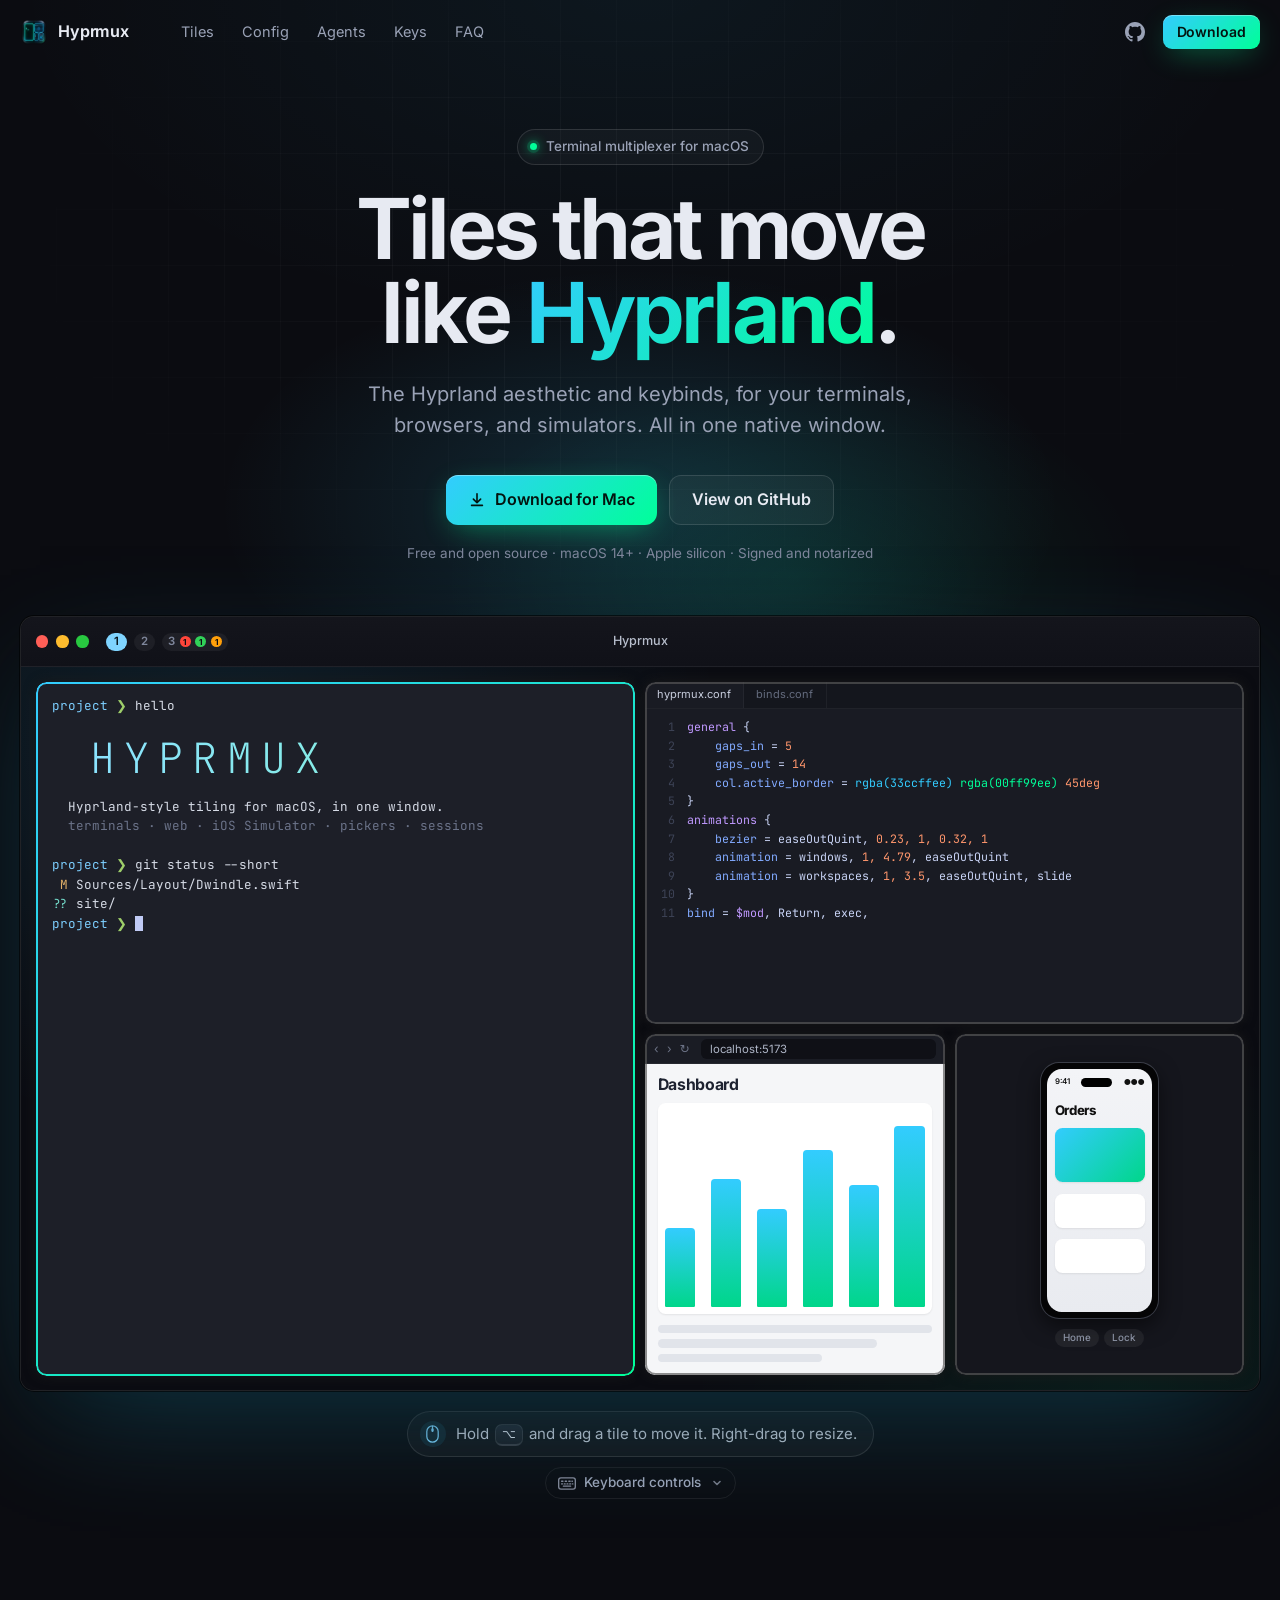
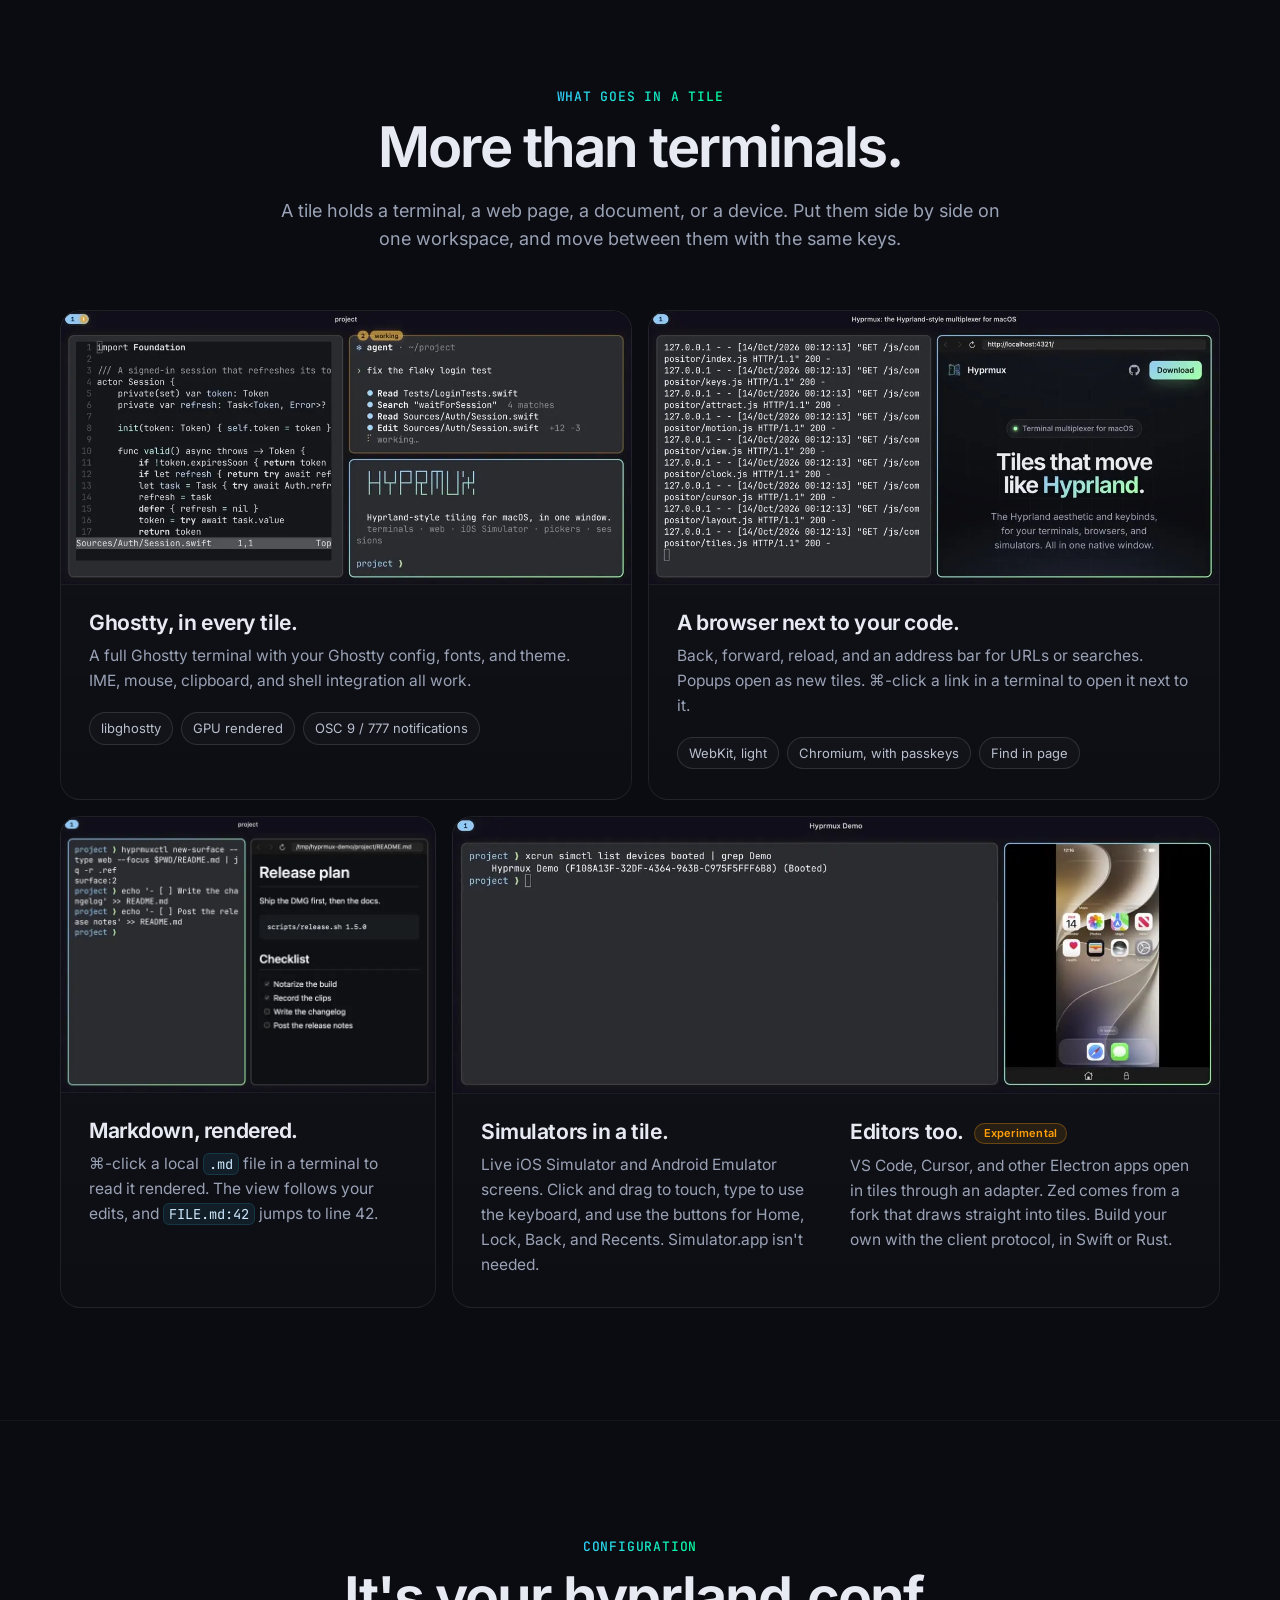
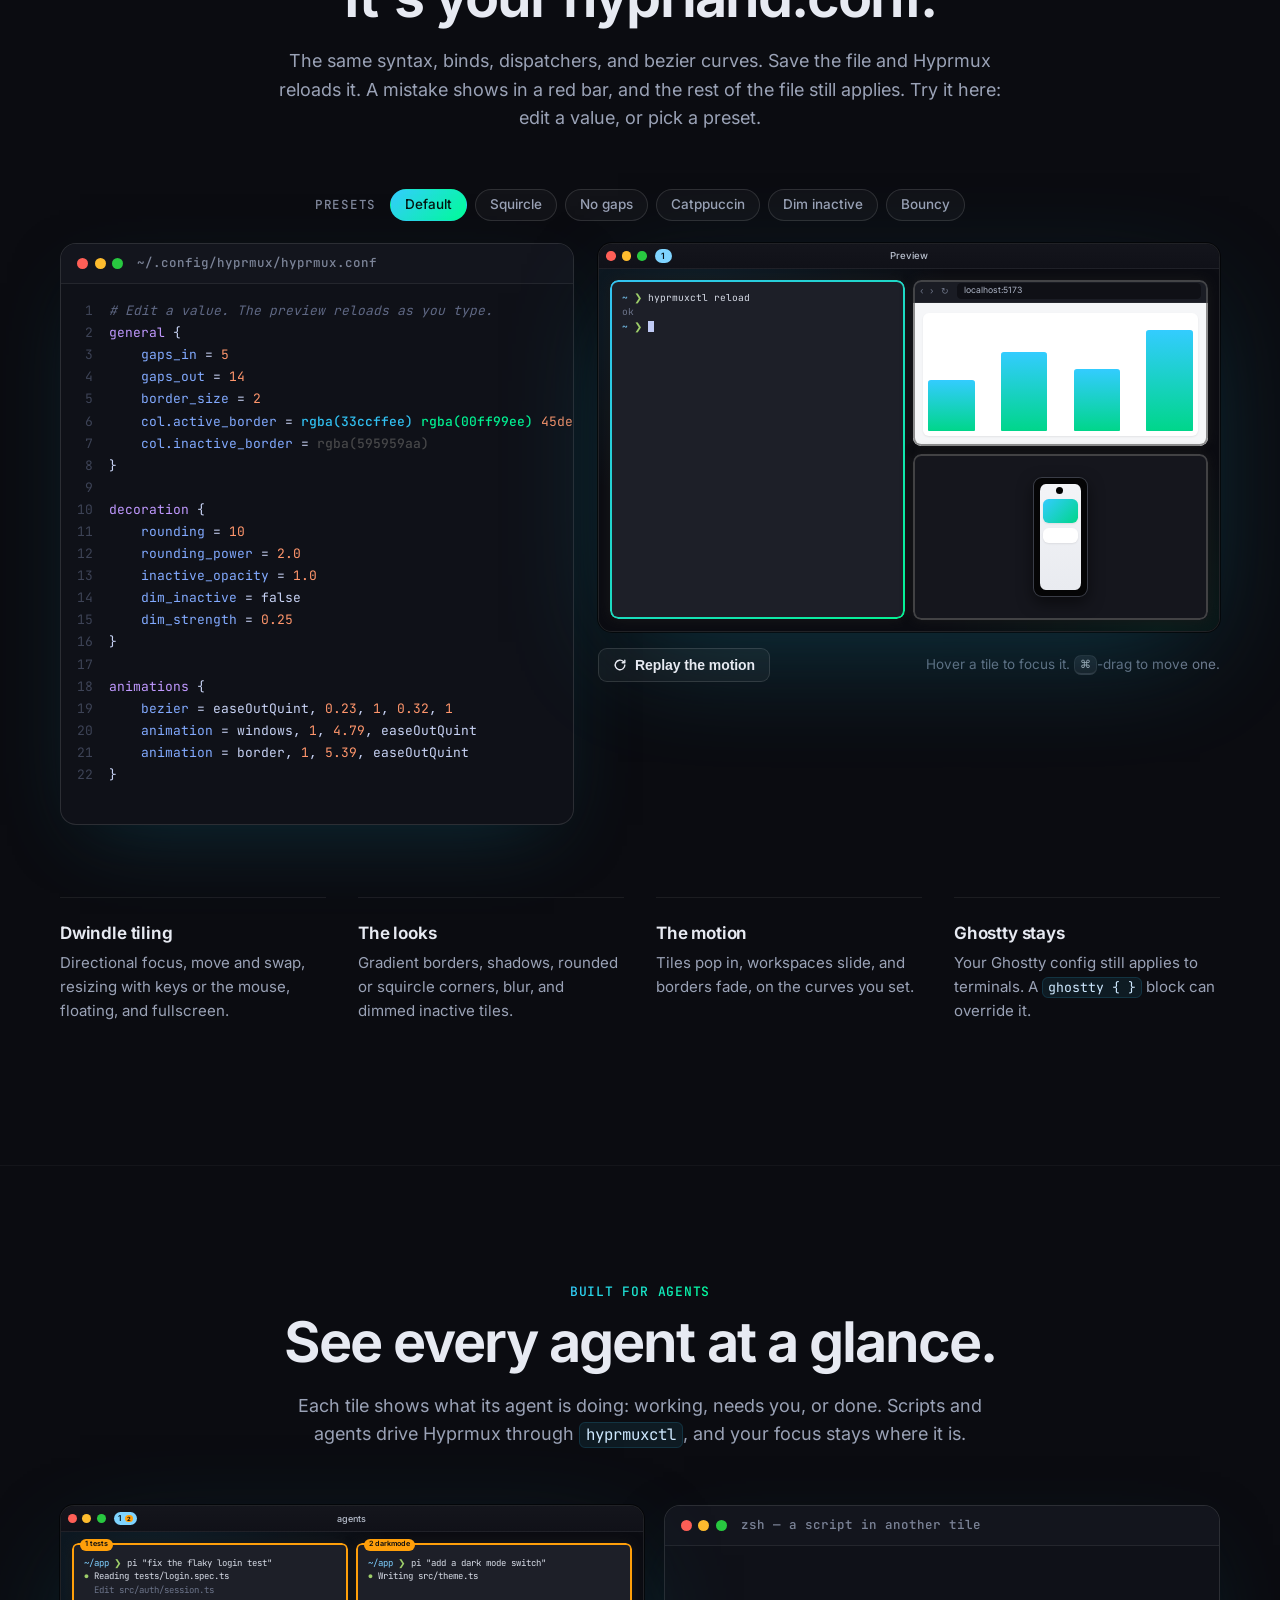
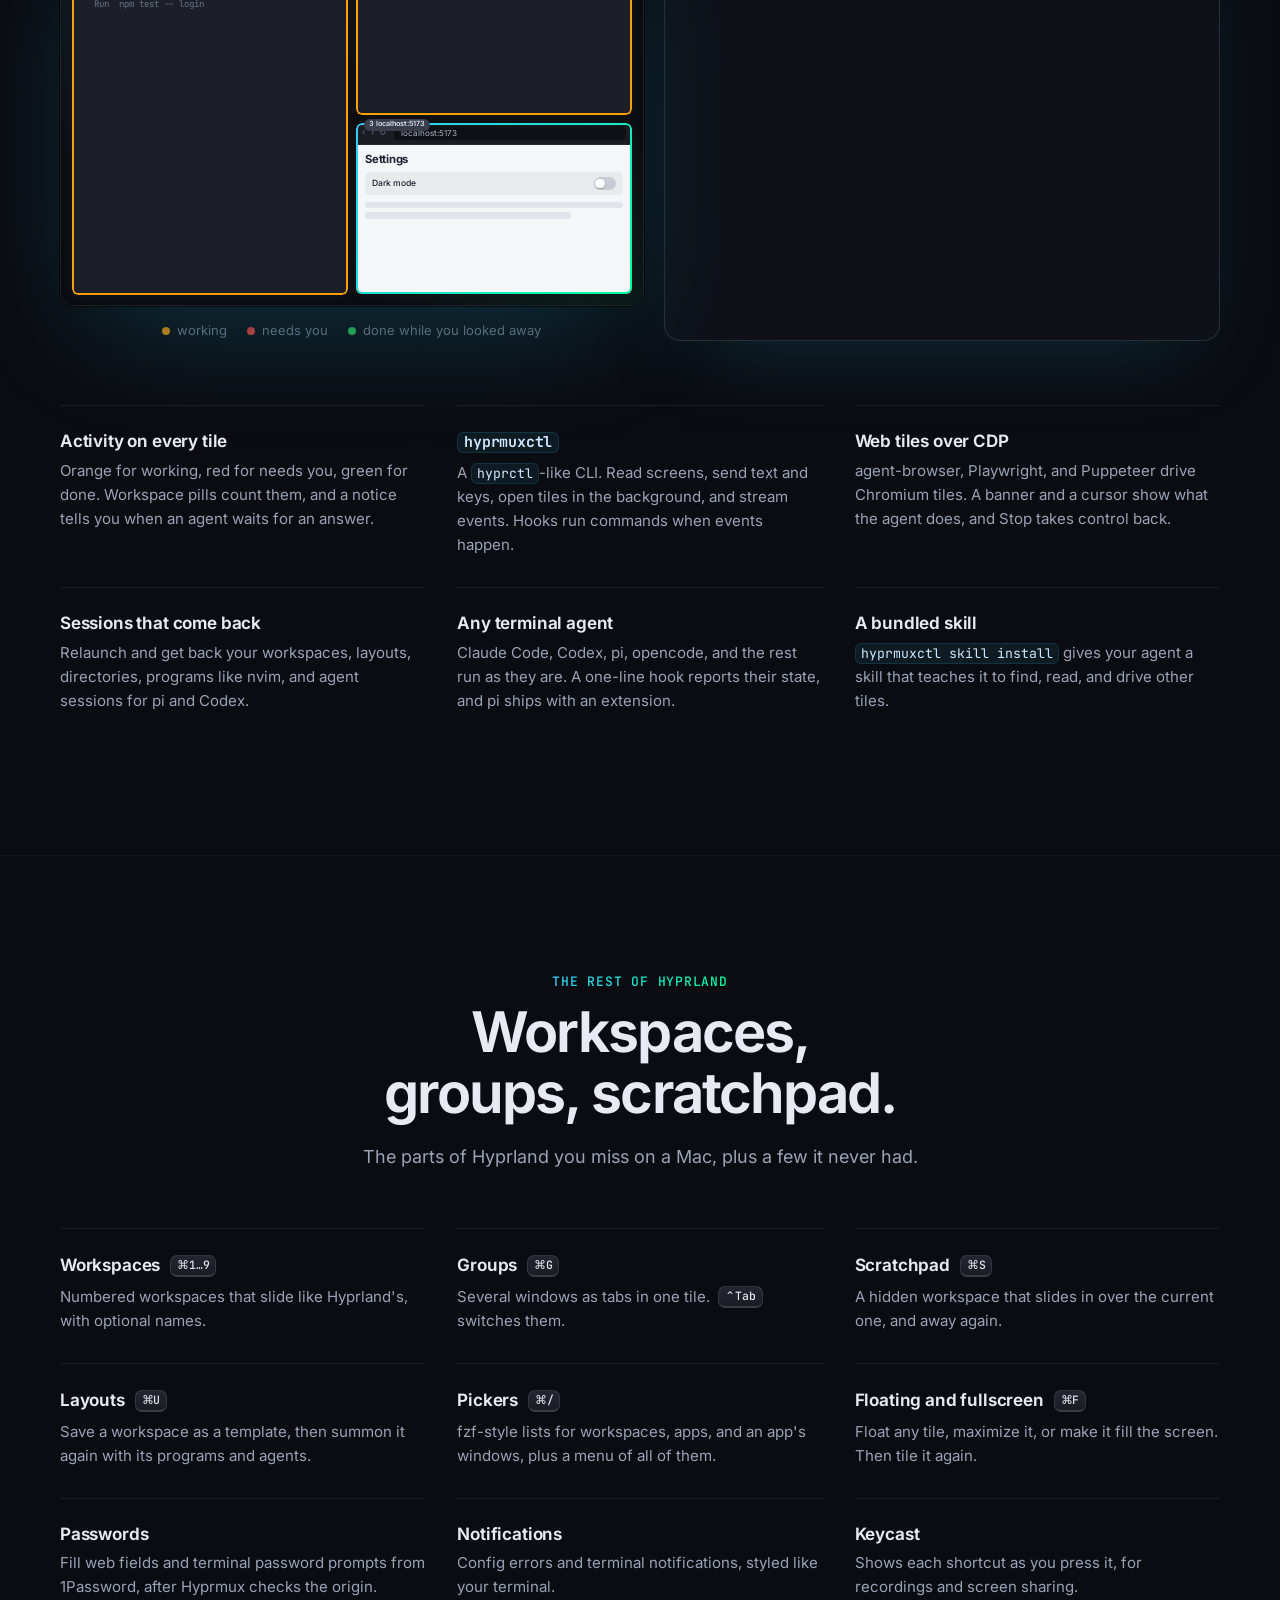
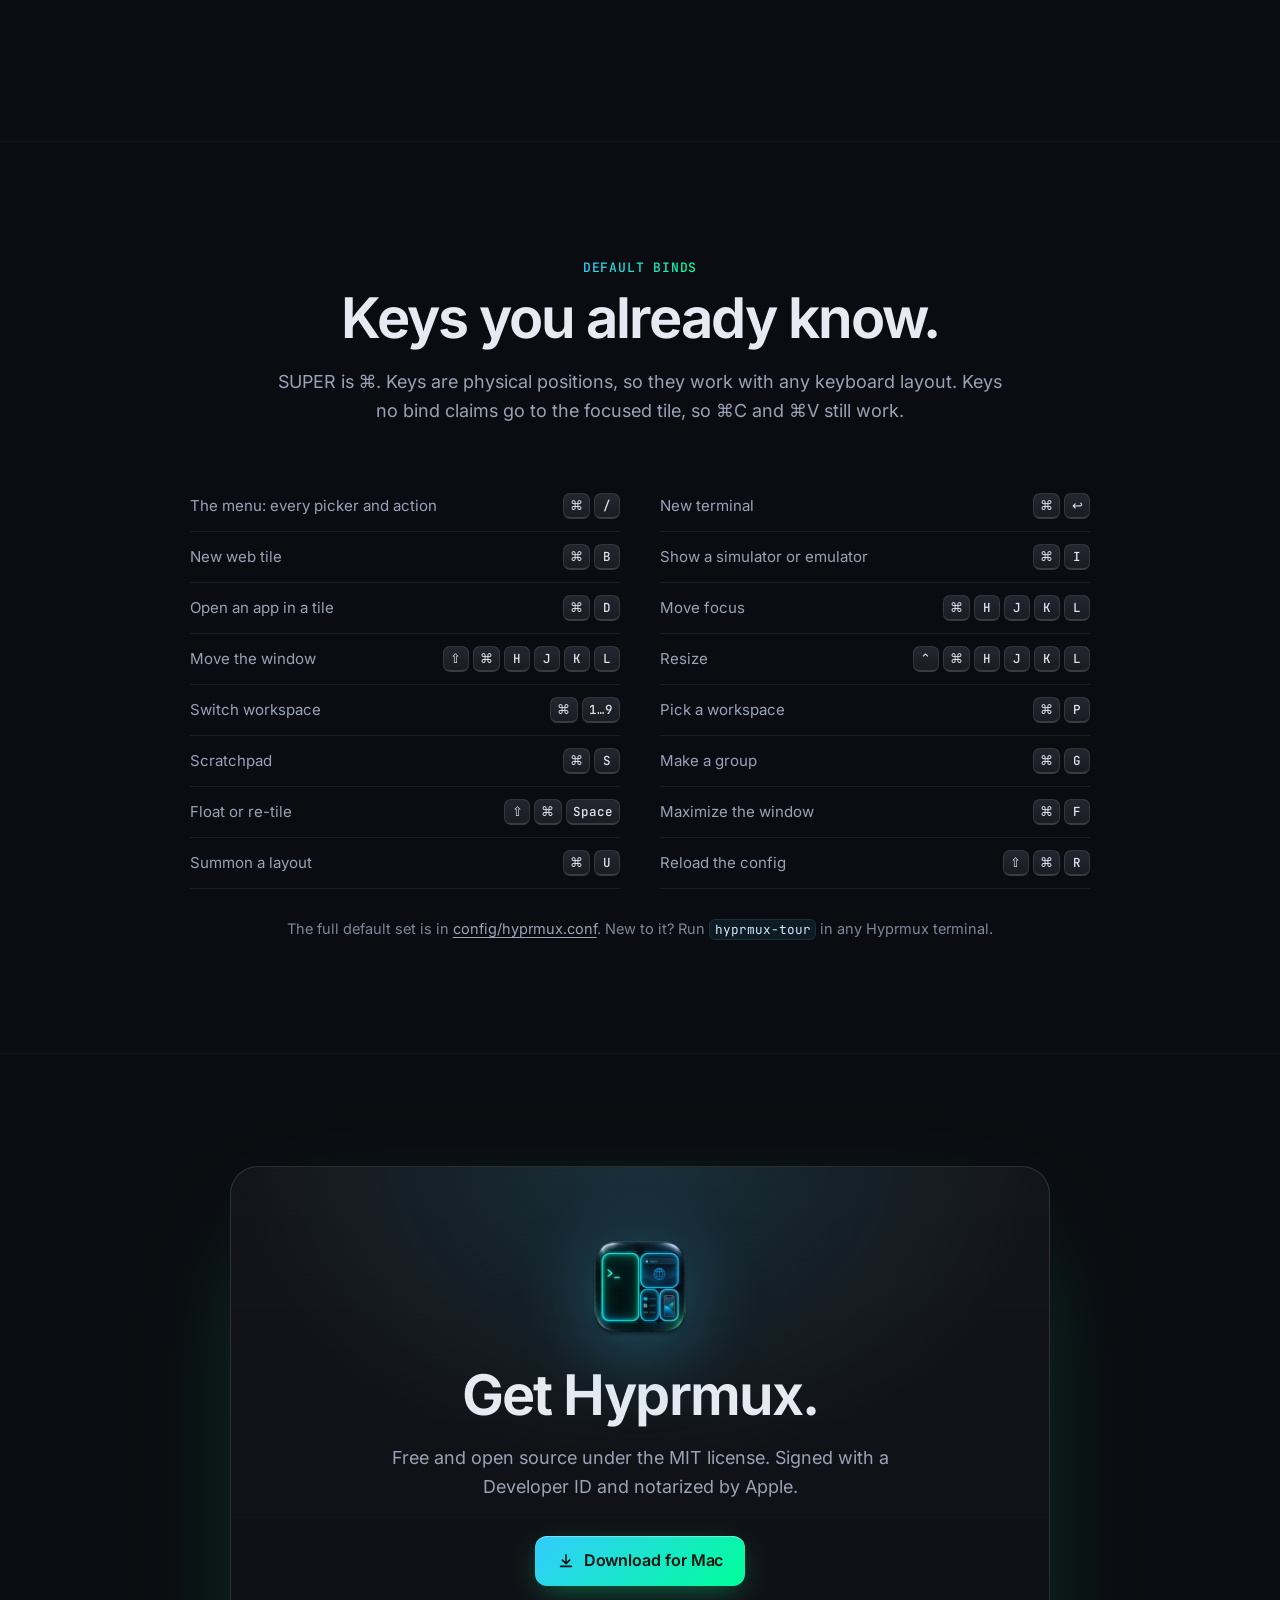
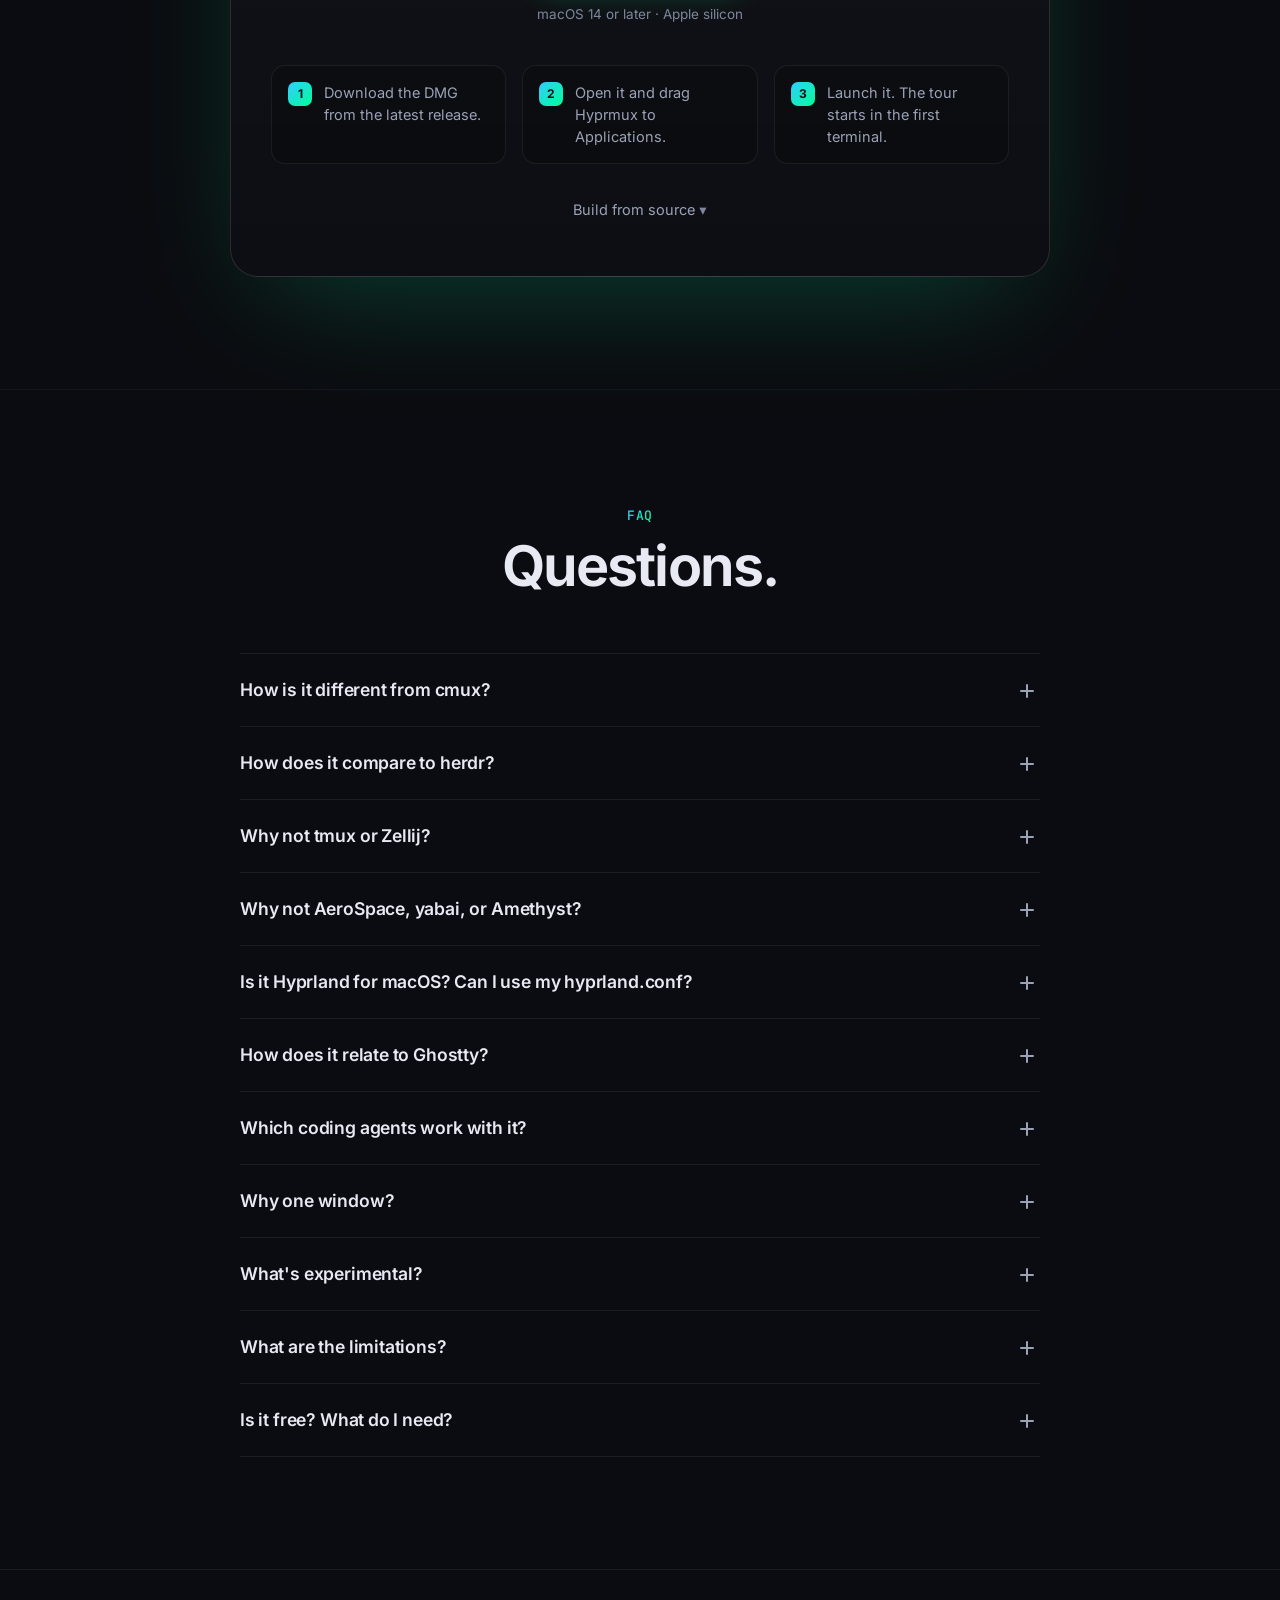
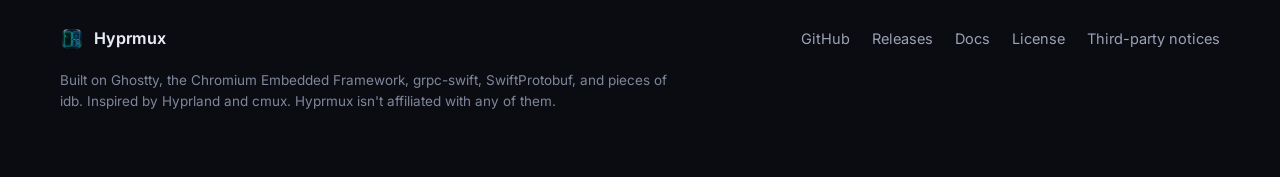
==== commit a9300177: "Site: final pass on contrast, loading, and images Dim text meets 4.5:1 contrast. Card posters and th" ====
--- a/site/index.html
+++ b/site/index.html
@@ -27,7 +27,6 @@
   <link rel="icon" href="media/favicon-32.png" type="image/png" sizes="32x32">
   <link rel="apple-touch-icon" href="apple-touch-icon.png">
   <link rel="preload" href="fonts/inter-latin-wght.woff2" as="font" type="font/woff2" crossorigin>
-  <link rel="preload" href="fonts/jetbrains-mono-latin-wght.woff2" as="font" type="font/woff2" crossorigin>
   <link rel="stylesheet" href="css/site.css">
 
   <script type="application/ld+json">
@@ -54,7 +53,7 @@
   <header class="nav">
     <div class="nav__inner">
       <a class="brand" href="./" aria-label="Hyprmux home">
-        <img src="media/icon-512.webp" width="28" height="28" alt="">
+        <img src="media/icon-128.webp" width="28" height="28" alt="">
         <span>Hyprmux</span>
       </a>
       <nav class="nav__links" aria-label="Sections">
@@ -187,7 +186,7 @@
         <div class="bento">
           <article class="card card--terminal reveal">
             <div class="card__media">
-              <video class="card__video" muted loop playsinline preload="none" poster="media/clips/terminal.jpg" data-src="media/clips/terminal.mp4" aria-label="Three terminal tiles: nvim with Swift code, a coding agent at work, and the Hyprmux banner."></video>
+              <video class="card__video" muted loop playsinline preload="none" poster="media/clips/terminal.webp" data-src="media/clips/terminal.mp4" aria-label="Three terminal tiles: nvim with Swift code, a coding agent at work, and the Hyprmux banner."></video>
             </div>
             <div class="card__body">
               <h3>Ghostty, in every tile.</h3>
@@ -198,7 +197,7 @@
 
           <article class="card card--web reveal">
             <div class="card__media">
-              <video class="card__video" muted loop playsinline preload="none" poster="media/clips/web.jpg" data-src="media/clips/web.mp4" aria-label="A terminal tails a server log while a web tile loads hyprmux.app next to it."></video>
+              <video class="card__video" muted loop playsinline preload="none" poster="media/clips/web.webp" data-src="media/clips/web.mp4" aria-label="A terminal tails a server log while a web tile loads hyprmux.app next to it."></video>
             </div>
             <div class="card__body">
               <h3>A browser next to your code.</h3>
@@ -209,7 +208,7 @@
 
           <article class="card card--md reveal">
             <div class="card__media">
-              <video class="card__video" muted loop playsinline preload="none" poster="media/clips/markdown.jpg" data-src="media/clips/markdown.mp4" aria-label="A README opens rendered in a web tile, and gains checklist items as a terminal appends them."></video>
+              <video class="card__video" muted loop playsinline preload="none" poster="media/clips/markdown.webp" data-src="media/clips/markdown.mp4" aria-label="A README opens rendered in a web tile, and gains checklist items as a terminal appends them."></video>
             </div>
             <div class="card__body">
               <h3>Markdown, rendered.</h3>
@@ -219,7 +218,7 @@
 
           <article class="card card--devices reveal">
             <div class="card__media">
-              <video class="card__video" muted loop playsinline preload="none" poster="media/clips/devices.jpg" data-src="media/clips/devices.mp4" aria-label="A live iOS Simulator in a tile next to a terminal: scrolling Settings, then the home screen."></video>
+              <video class="card__video" muted loop playsinline preload="none" poster="media/clips/devices.webp" data-src="media/clips/devices.mp4" aria-label="A live iOS Simulator in a tile next to a terminal: scrolling Settings, then the home screen."></video>
             </div>
             <div class="card__body card__body--split">
               <div>
@@ -491,7 +490,7 @@
     <section class="section" id="install" aria-labelledby="install-title">
       <div class="wrap">
         <div class="install reveal">
-          <img class="install__icon" src="media/icon-512.webp" width="112" height="112" alt="Hyprmux app icon" loading="lazy">
+          <img class="install__icon" src="media/icon-256.webp" width="112" height="112" alt="Hyprmux app icon" loading="lazy">
           <h2 id="install-title">Get Hyprmux.</h2>
           <p class="section__lede">Free and open source under the MIT license. Signed with a Developer ID and notarized by Apple.</p>
           <div class="cta">
@@ -580,7 +579,7 @@
   <footer class="footer">
     <div class="wrap footer__inner">
       <div class="footer__brand">
-        <img src="media/icon-512.webp" width="24" height="24" alt="" loading="lazy">
+        <img src="media/icon-128.webp" width="24" height="24" alt="" loading="lazy">
         <span>Hyprmux</span>
       </div>
       <nav class="footer__links" aria-label="Project">
--- a/site/css/site.css
+++ b/site/css/site.css
@@ -29,7 +29,7 @@
   --line-2: rgba(255, 255, 255, 0.12);
   --text: #e7eaf2;
   --muted: #9aa2b6;
-  --dim: #636b80;
+  --dim: #7f879c;
 
   /* general:col.active_border and col.inactive_border */
   --cyan: #33ccff;
@@ -205,6 +205,13 @@
 .lede { margin-top: 24px; max-width: 34em; color: var(--muted); font-size: clamp(17px, 1.6vw, 20px); line-height: 1.55; text-wrap: balance; }
 .cta { margin-top: 34px; display: flex; flex-wrap: wrap; justify-content: center; gap: 12px; }
 .meta { margin-top: 18px; color: var(--dim); font-size: 13.5px; }
+/* The hero comes in on its own, without waiting for JS. The headline only slides, so it
+   counts as painted at once (it's the page's largest contentful paint). */
+.js .hero .reveal { opacity: 1; transform: none; }
+.hero__copy > *, .hero > .wrap--wide { animation: heroIn 900ms var(--ease) both; animation-delay: var(--delay, 0ms); }
+.hero h1 { animation-name: heroSlide; }
+@keyframes heroIn { from { opacity: 0; transform: translateY(16px); } }
+@keyframes heroSlide { from { transform: translateY(16px); } }
 .hero__copy .reveal:nth-child(2) { --delay: 60ms; }
 .hero__copy .reveal:nth-child(3) { --delay: 120ms; }
 .hero__copy .reveal:nth-child(4) { --delay: 180ms; }
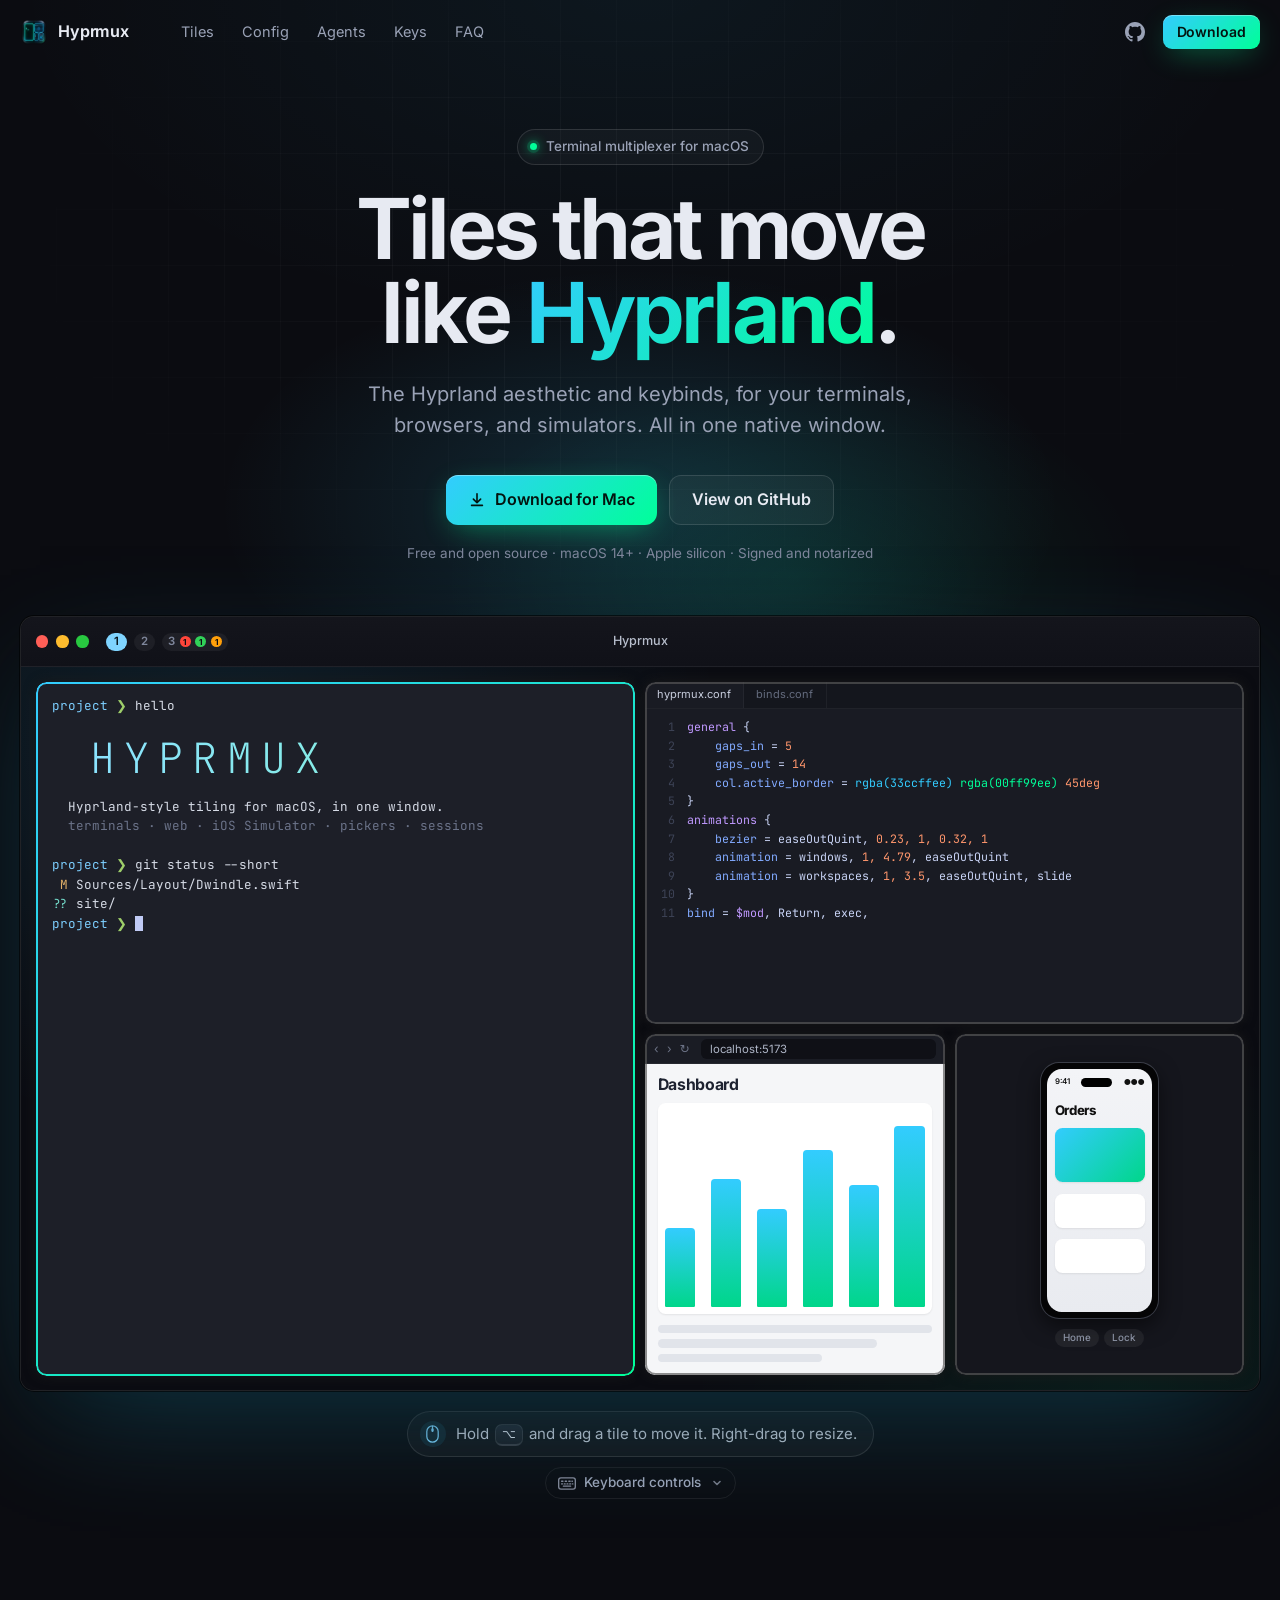
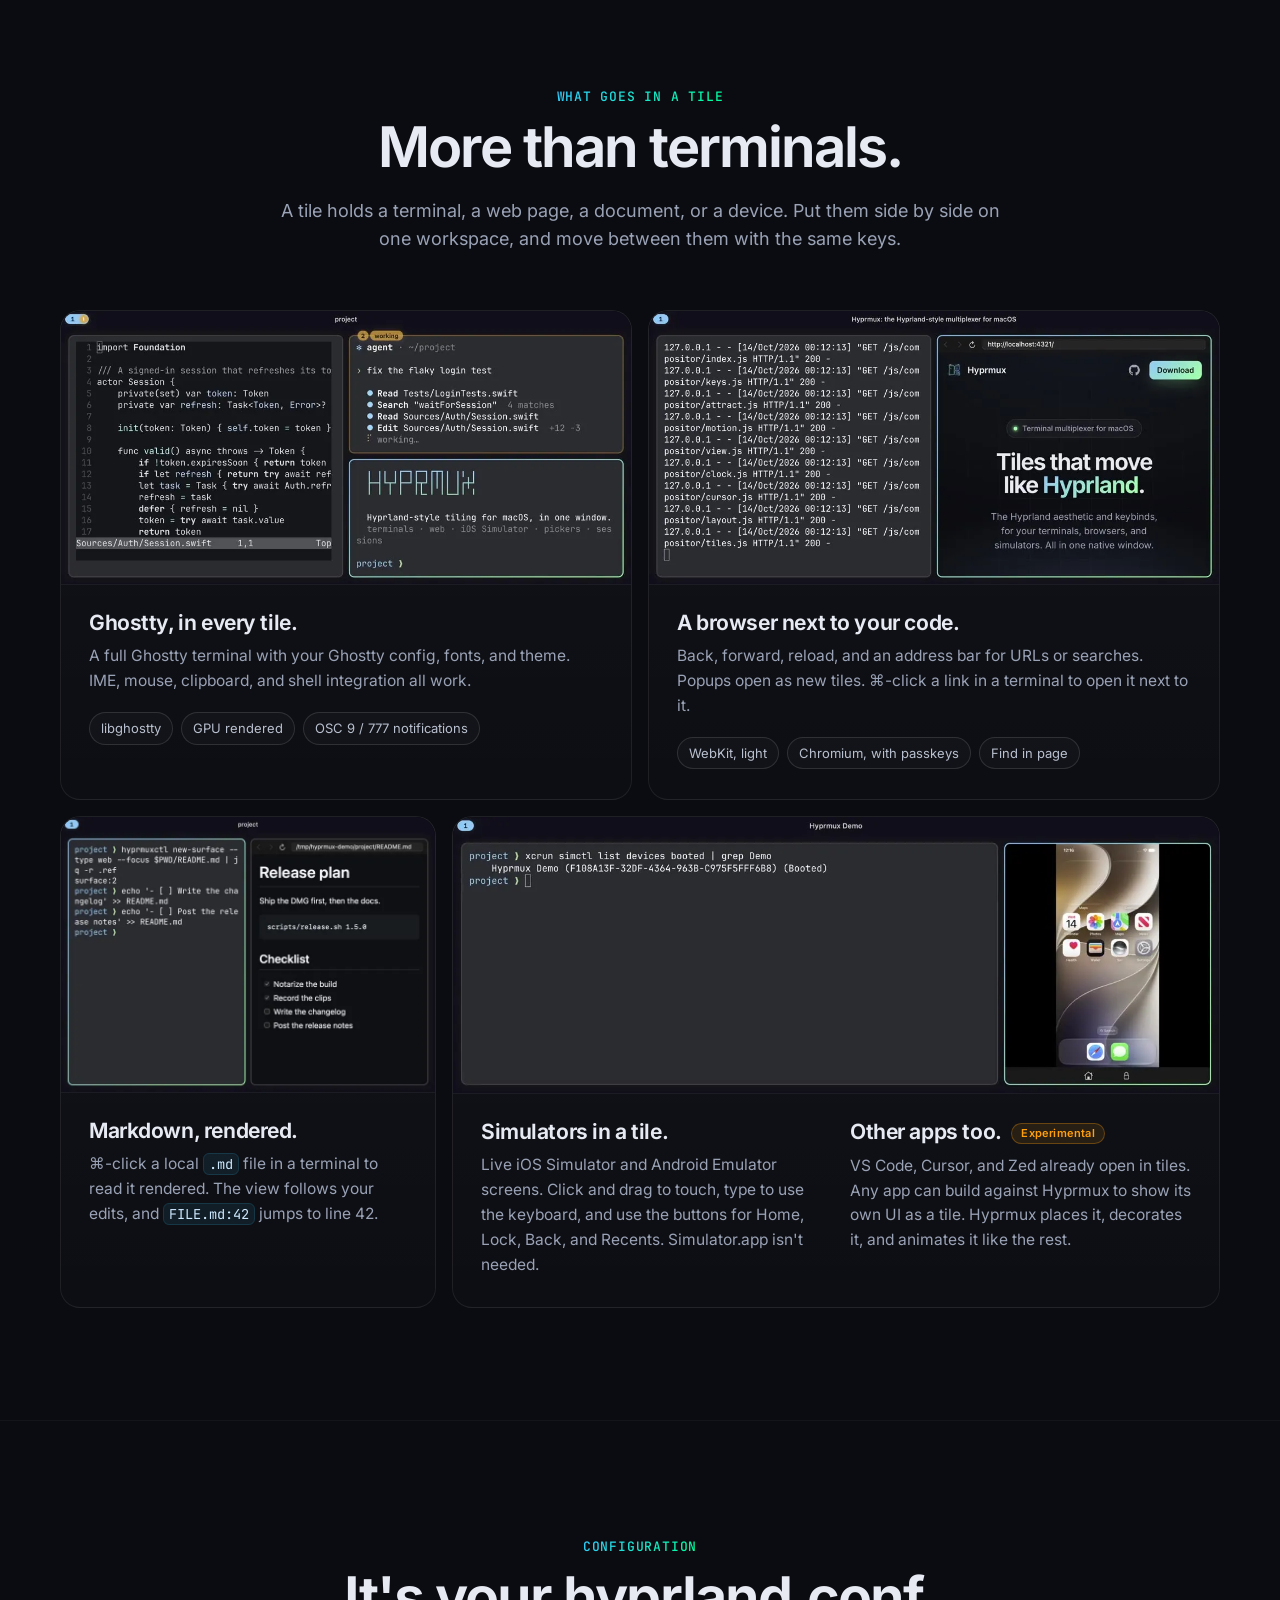
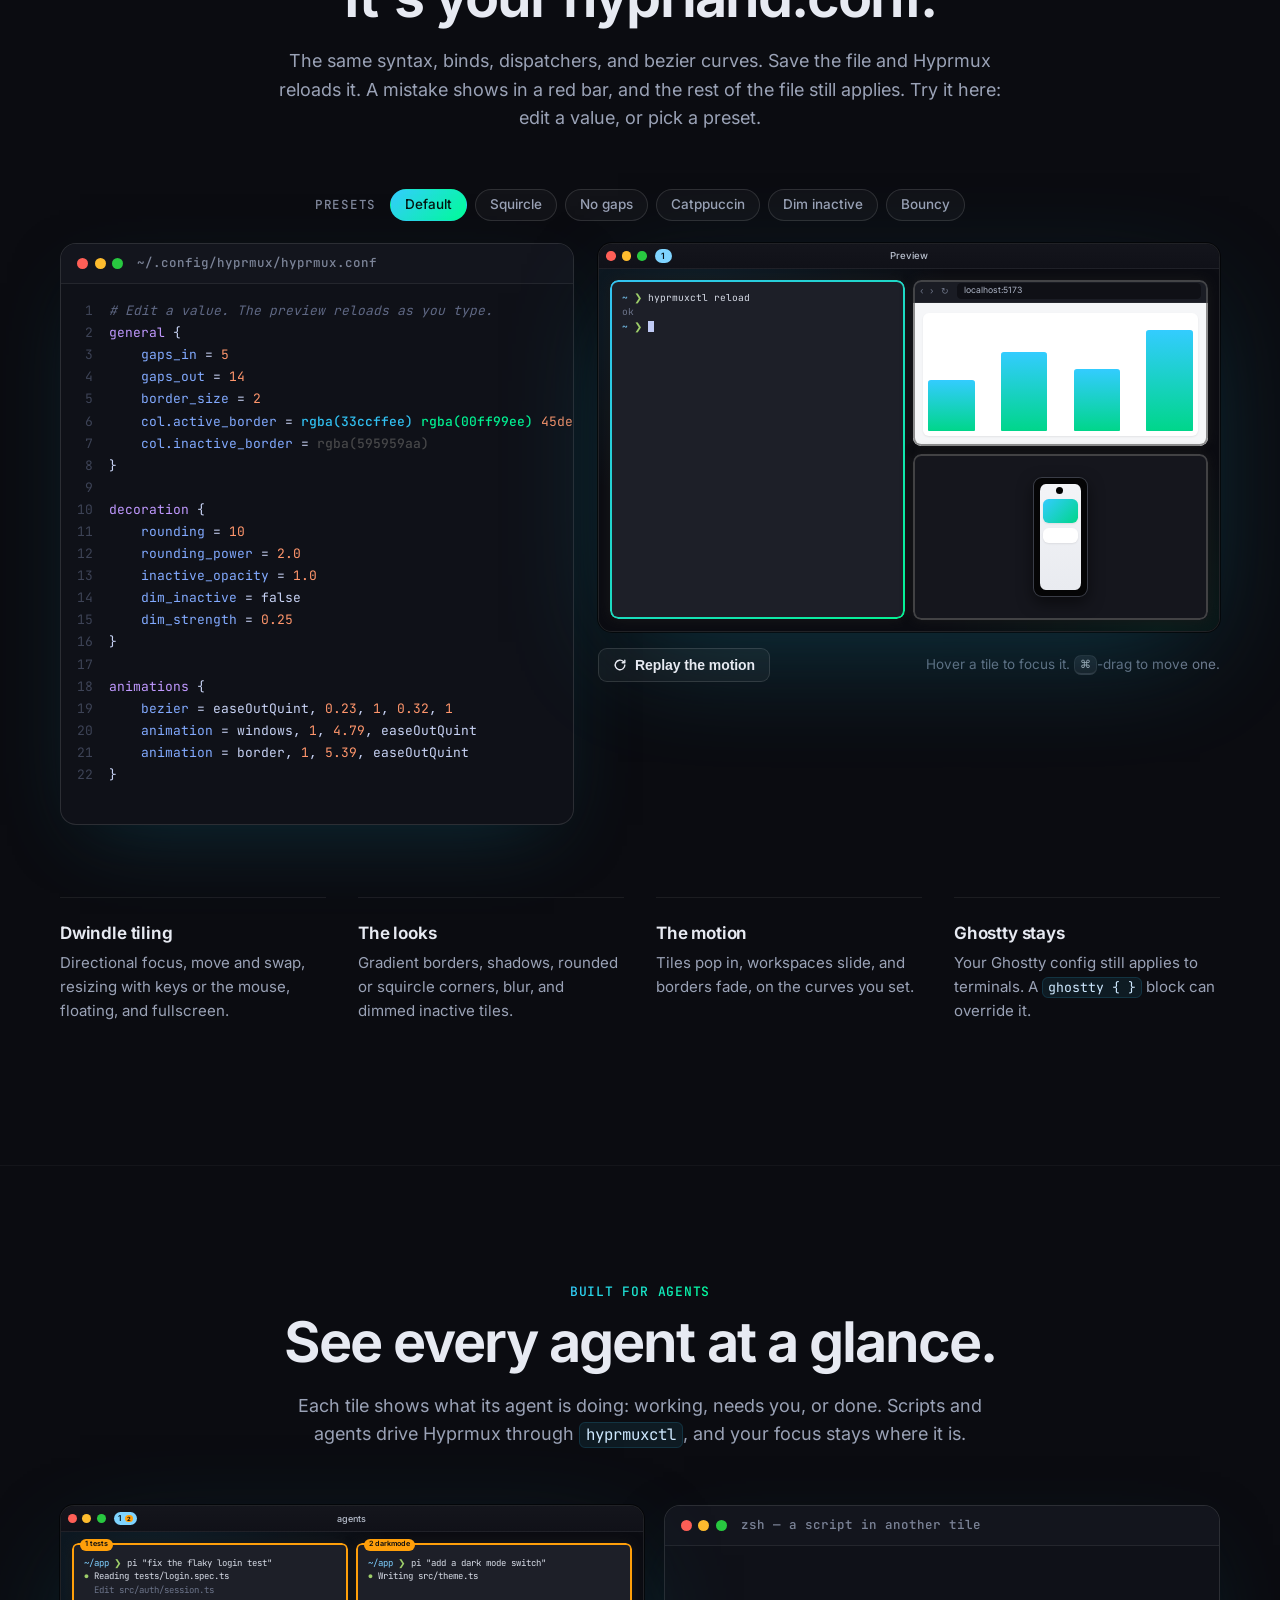
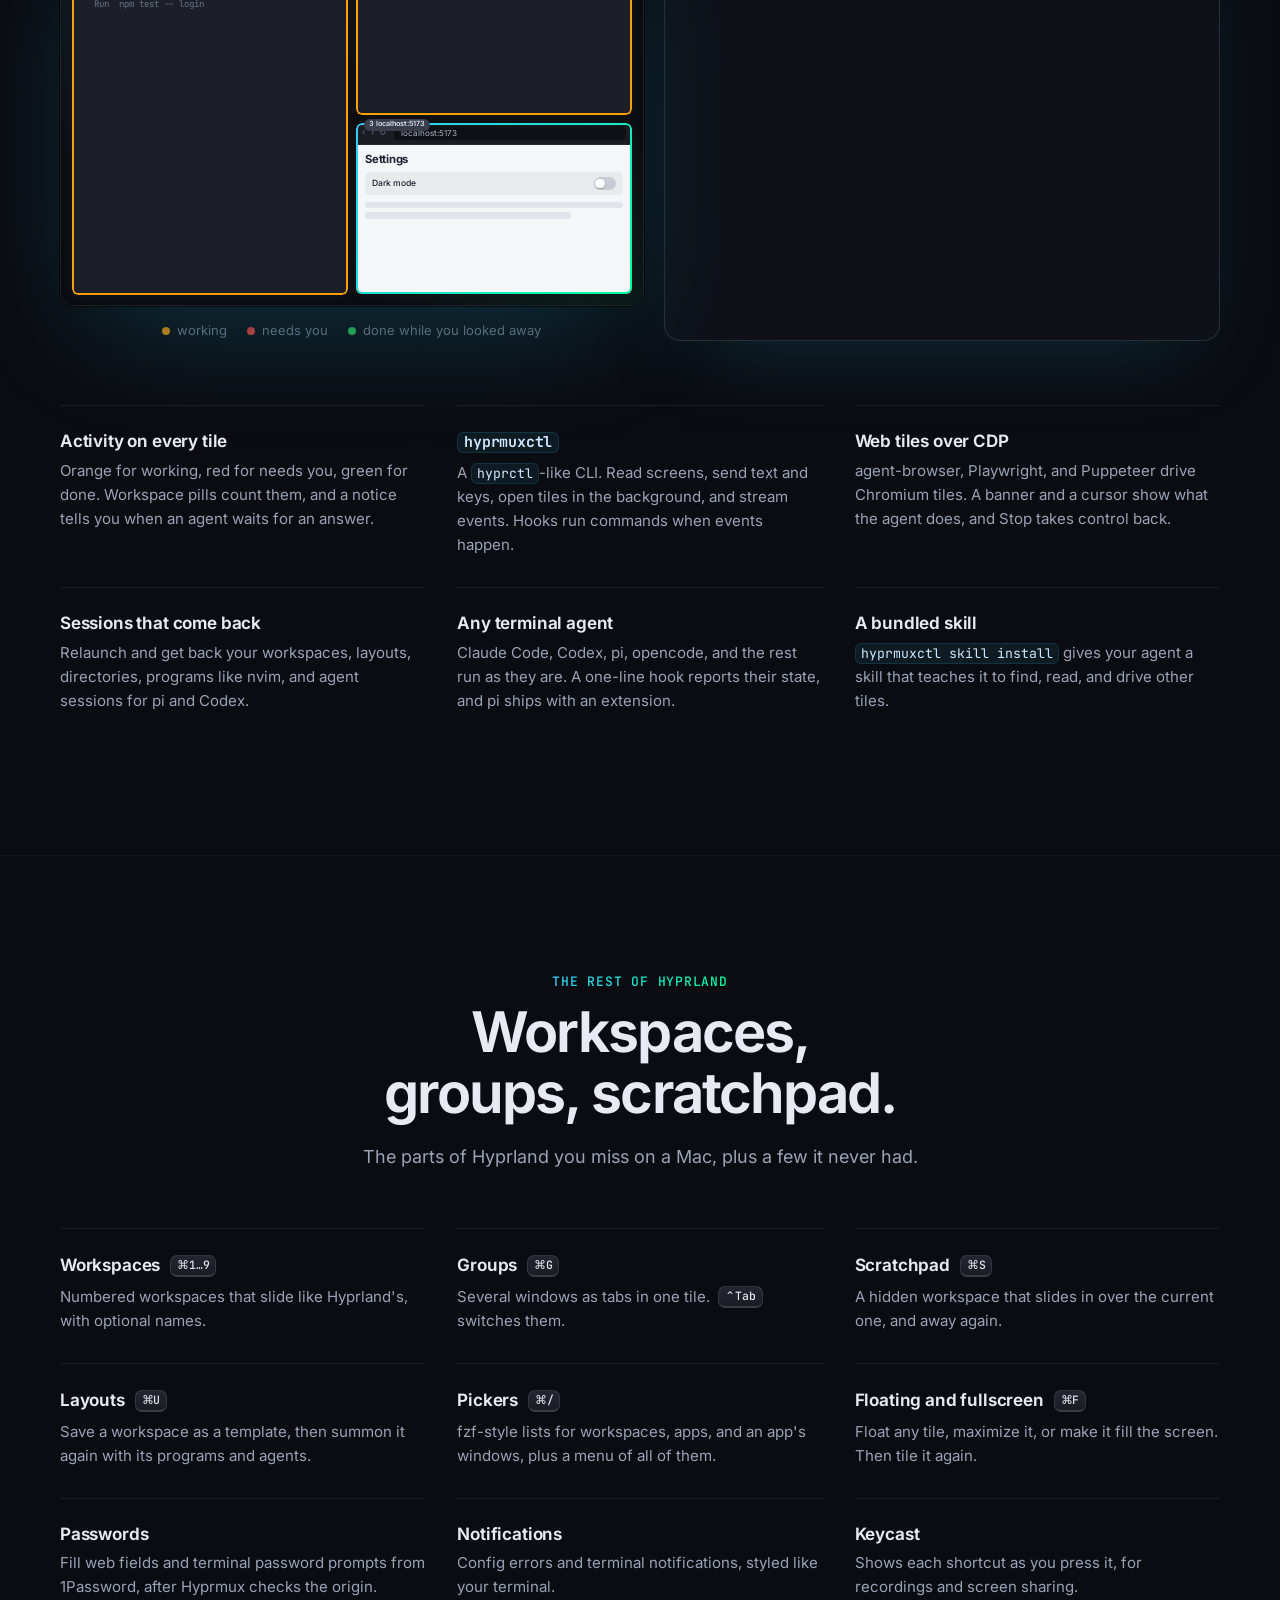
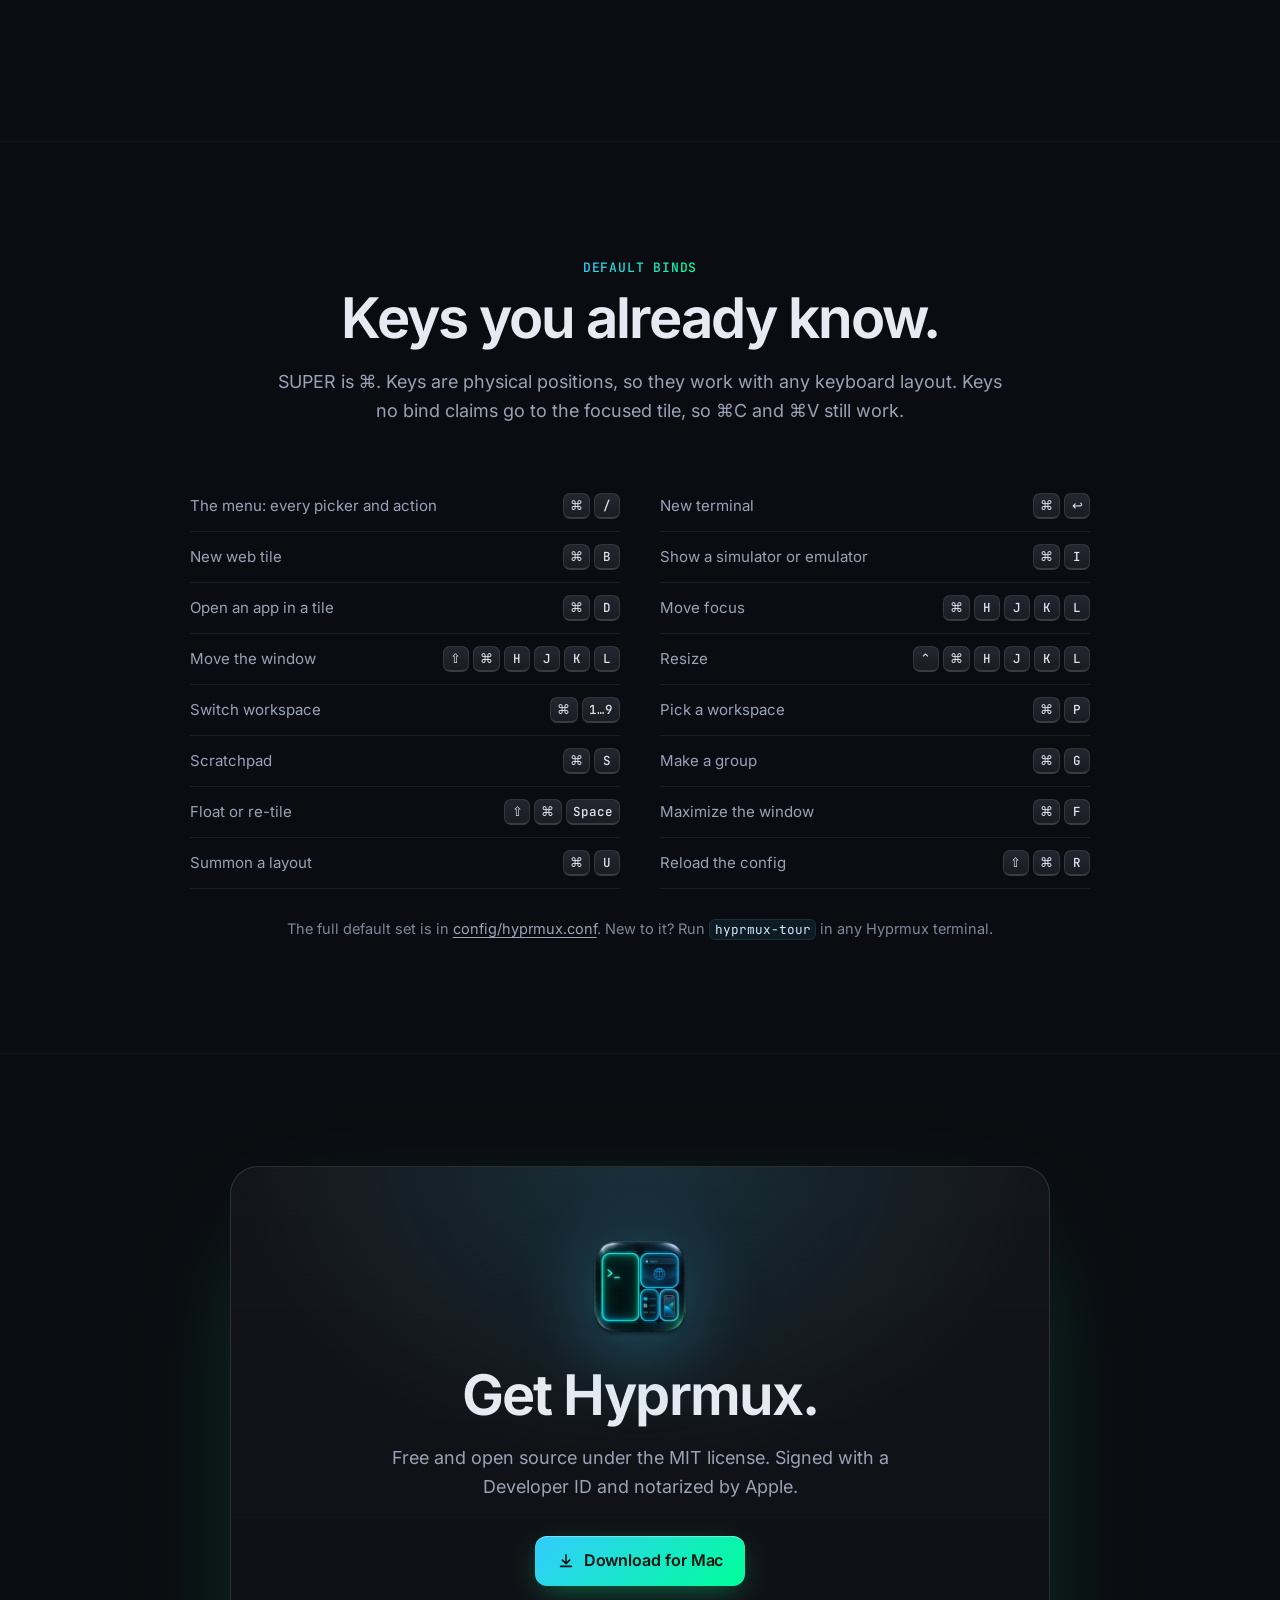
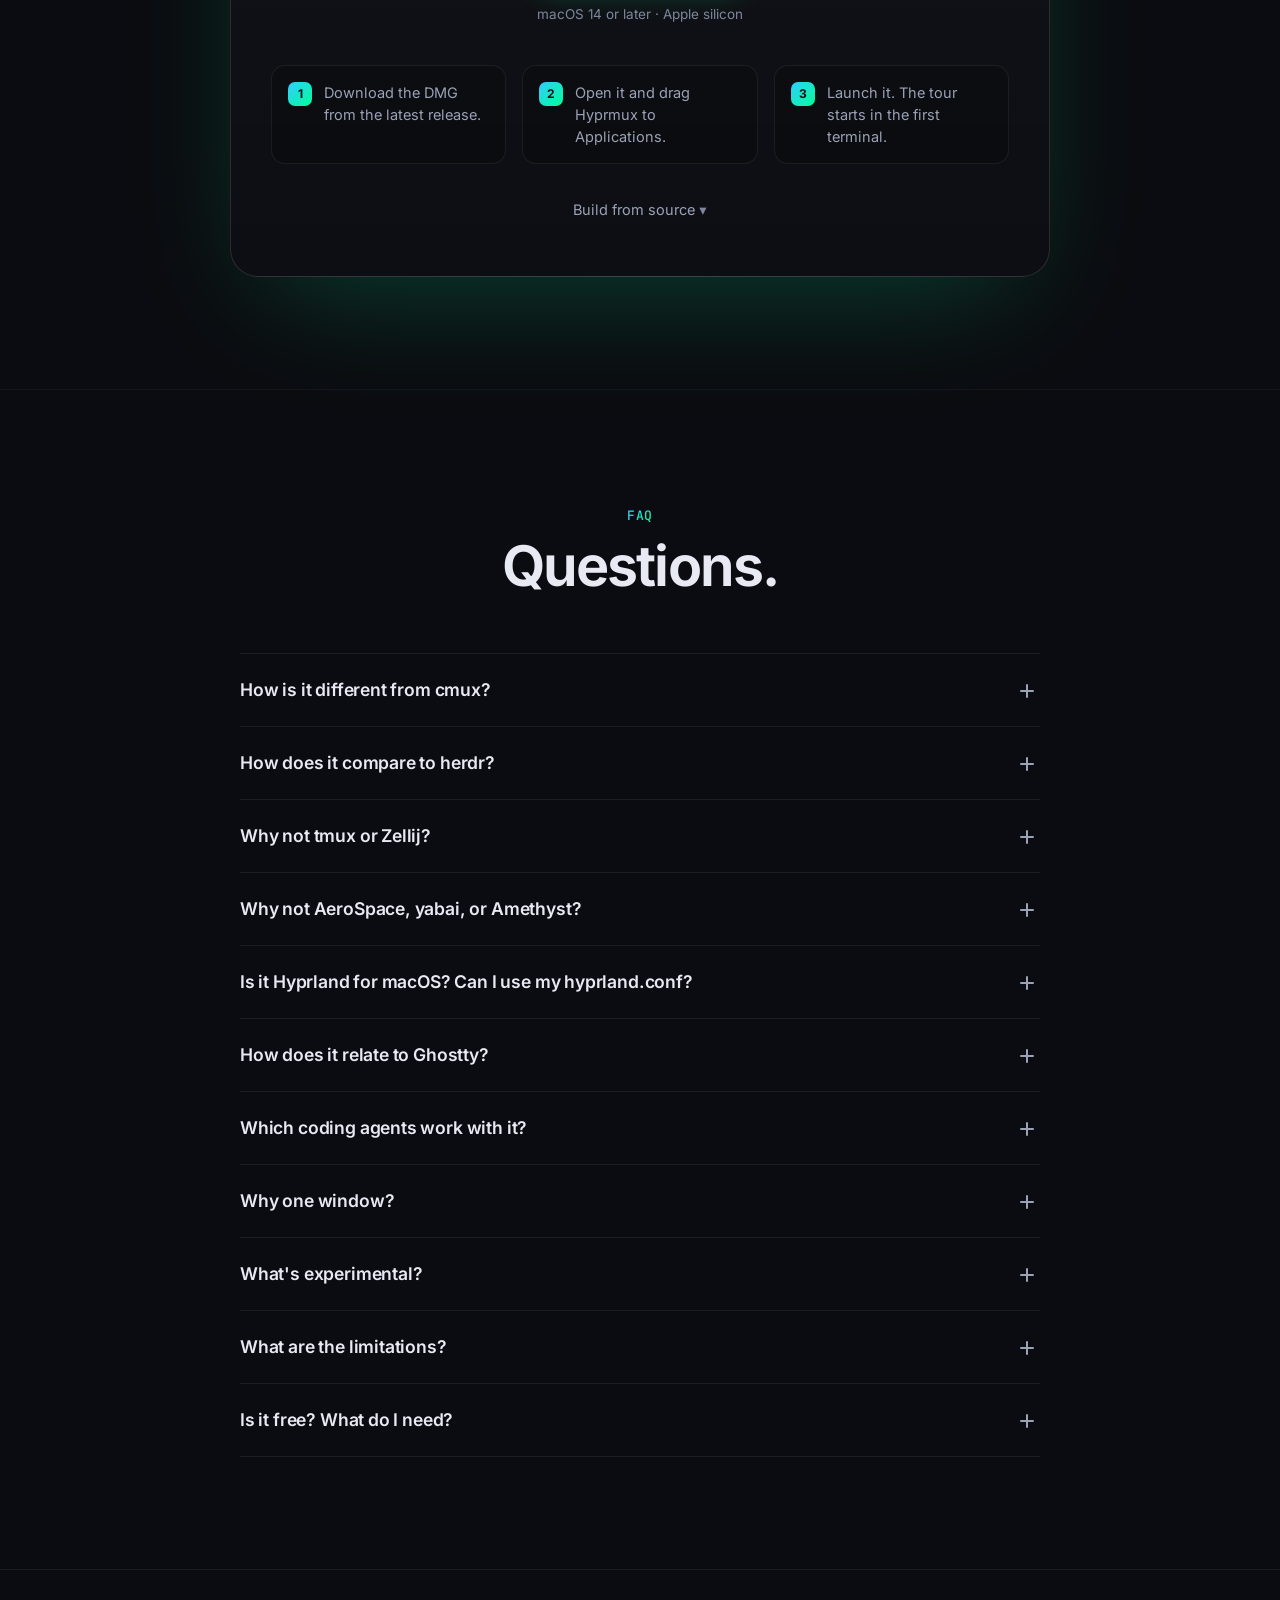
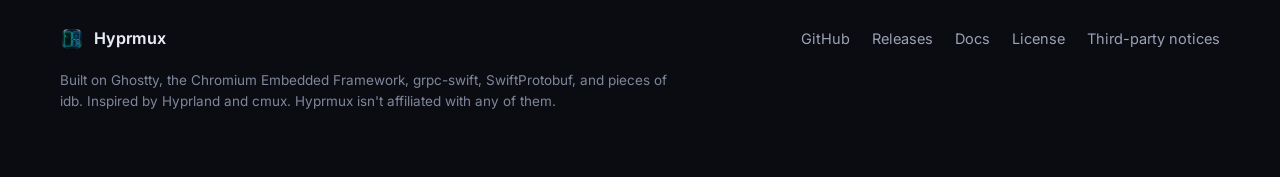
==== commit e94d3e7b: "Site: describe app tiles as something any app can build against The apps card and the FAQ said Zed c" ====
--- a/site/index.html
+++ b/site/index.html
@@ -226,8 +226,8 @@
                 <p>Live iOS Simulator and Android Emulator screens. Click and drag to touch, type to use the keyboard, and use the buttons for Home, Lock, Back, and Recents. Simulator.app isn't needed.</p>
               </div>
               <div>
-                <h3>Editors too. <span class="badge">Experimental</span></h3>
-                <p>VS Code, Cursor, and other Electron apps open in tiles through an adapter. Zed comes from a fork that draws straight into tiles. Build your own with the client protocol, in Swift or Rust.</p>
+                <h3>Other apps too. <span class="badge">Experimental</span></h3>
+                <p>VS Code, Cursor, and Zed already open in tiles. Any app can build against Hyprmux to show its own UI as a tile. Hyprmux places it, decorates it, and animates it like the rest.</p>
               </div>
             </div>
           </article>
@@ -561,7 +561,7 @@
           </details>
           <details>
             <summary>What's experimental?</summary>
-            <p>Apps in tiles (VS Code, Cursor, other Electron apps, and Zed), and the client protocol for building your own. Electron apps work through an adapter. Drag and drop doesn't work in them, and their menu bar isn't reachable, so use the command palette instead.</p>
+            <p>Apps in tiles (VS Code, Cursor, other Electron apps, and Zed), and the protocol that lets any app show its UI as a tile. Electron apps work through an adapter. Drag and drop doesn't work in them, and their menu bar isn't reachable, so use the command palette instead.</p>
           </details>
           <details>
             <summary>What are the limitations?</summary>
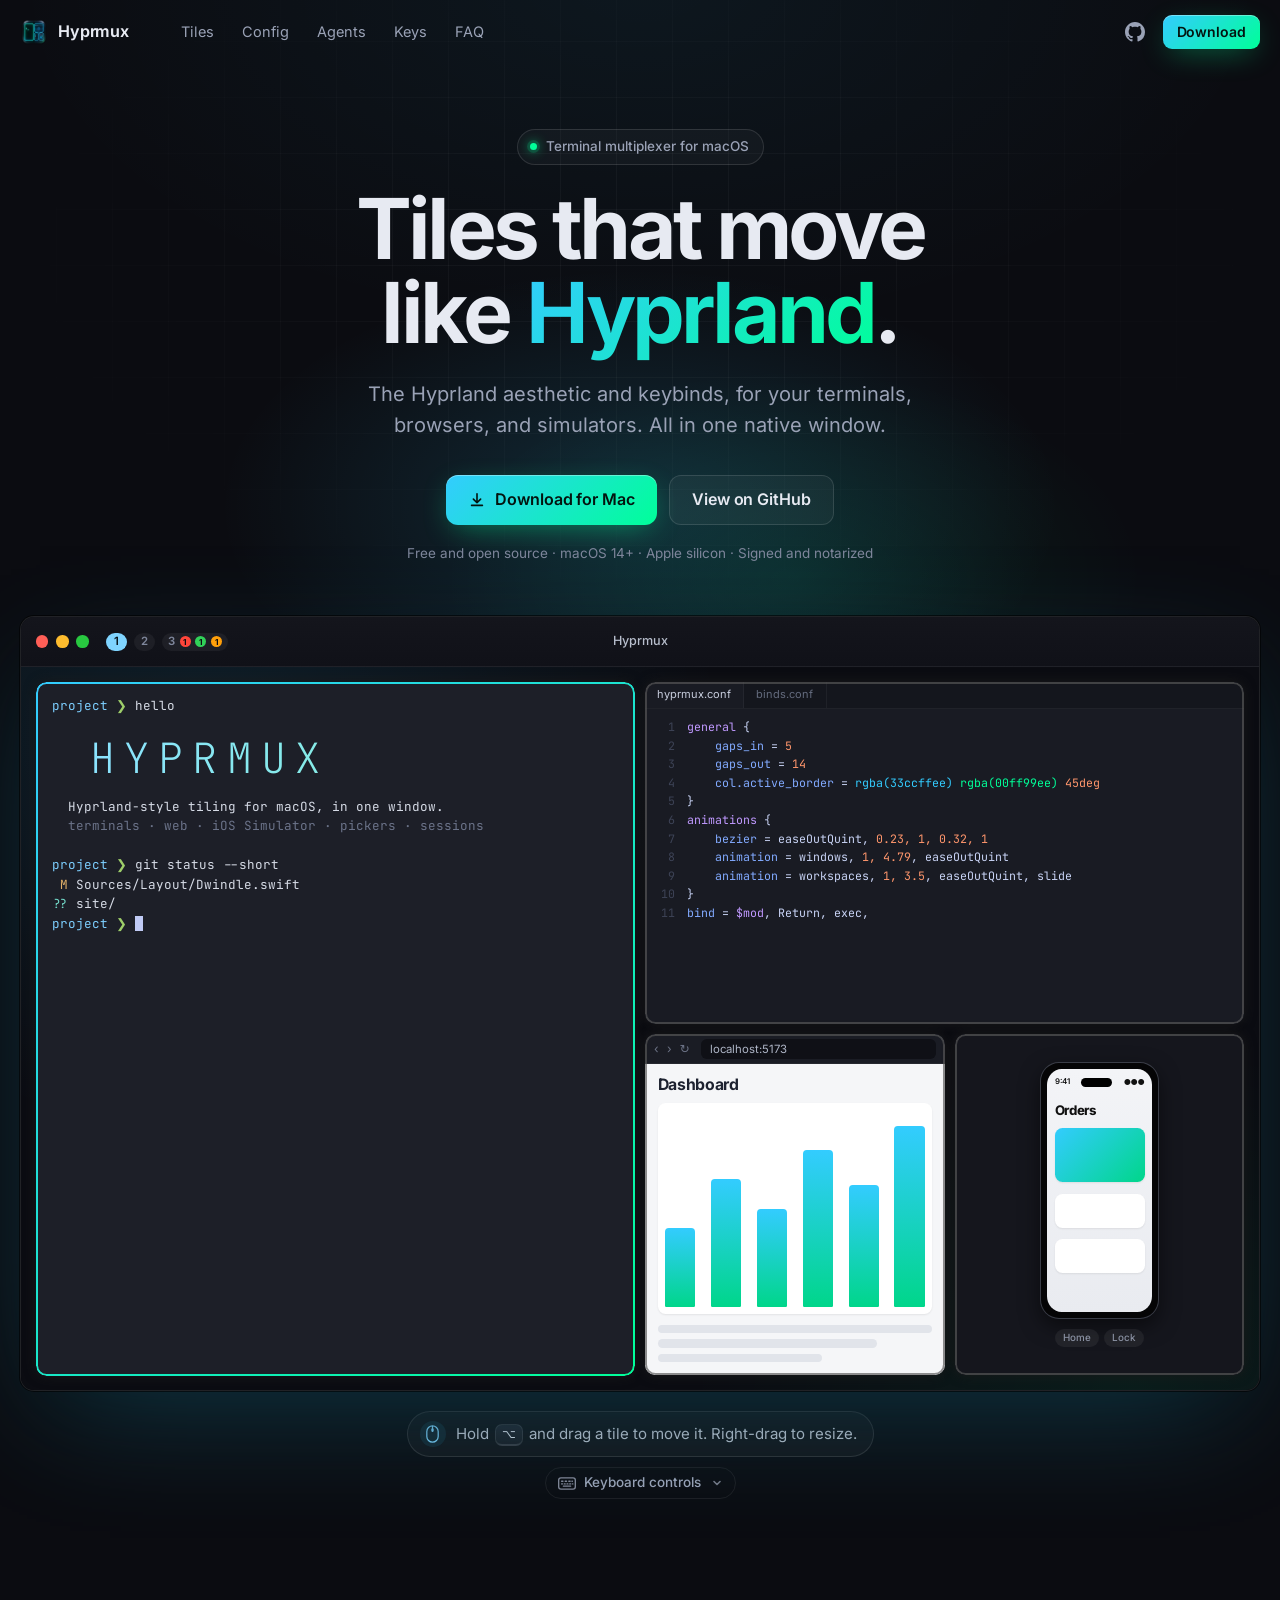
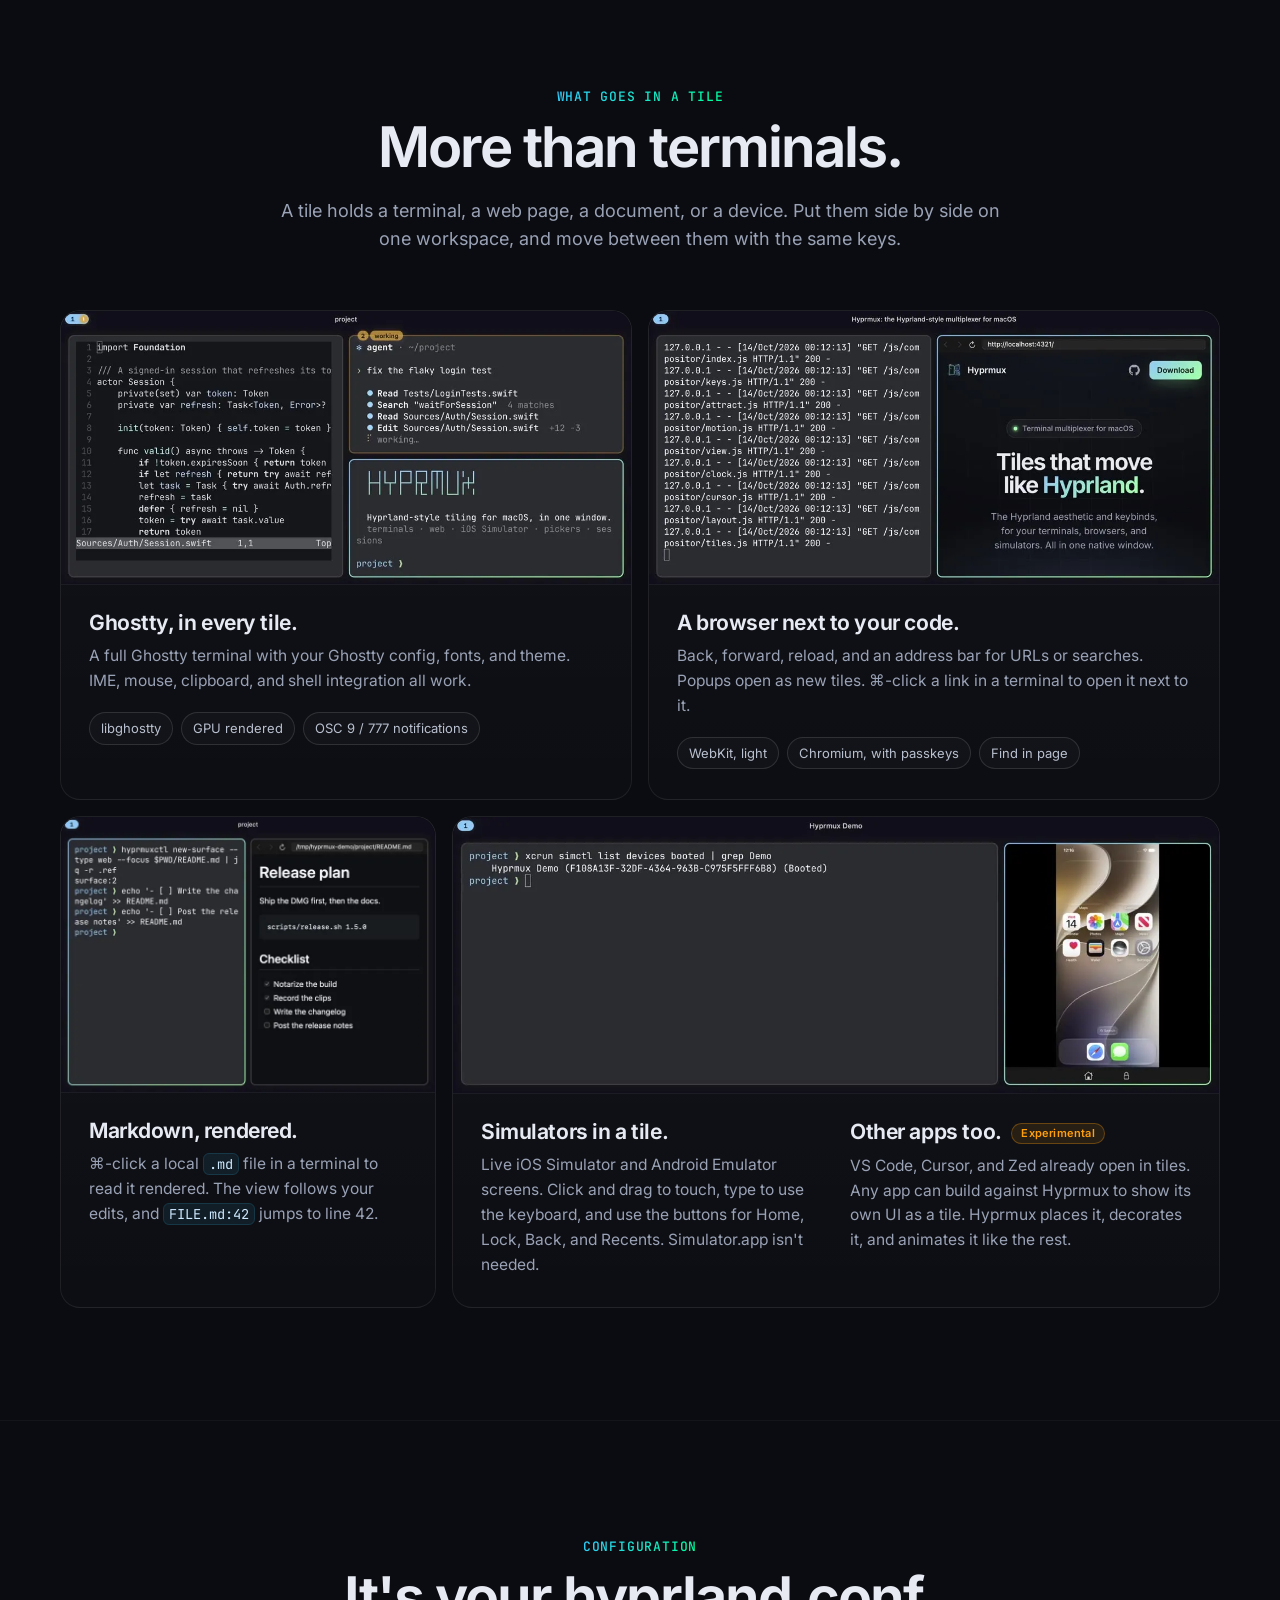
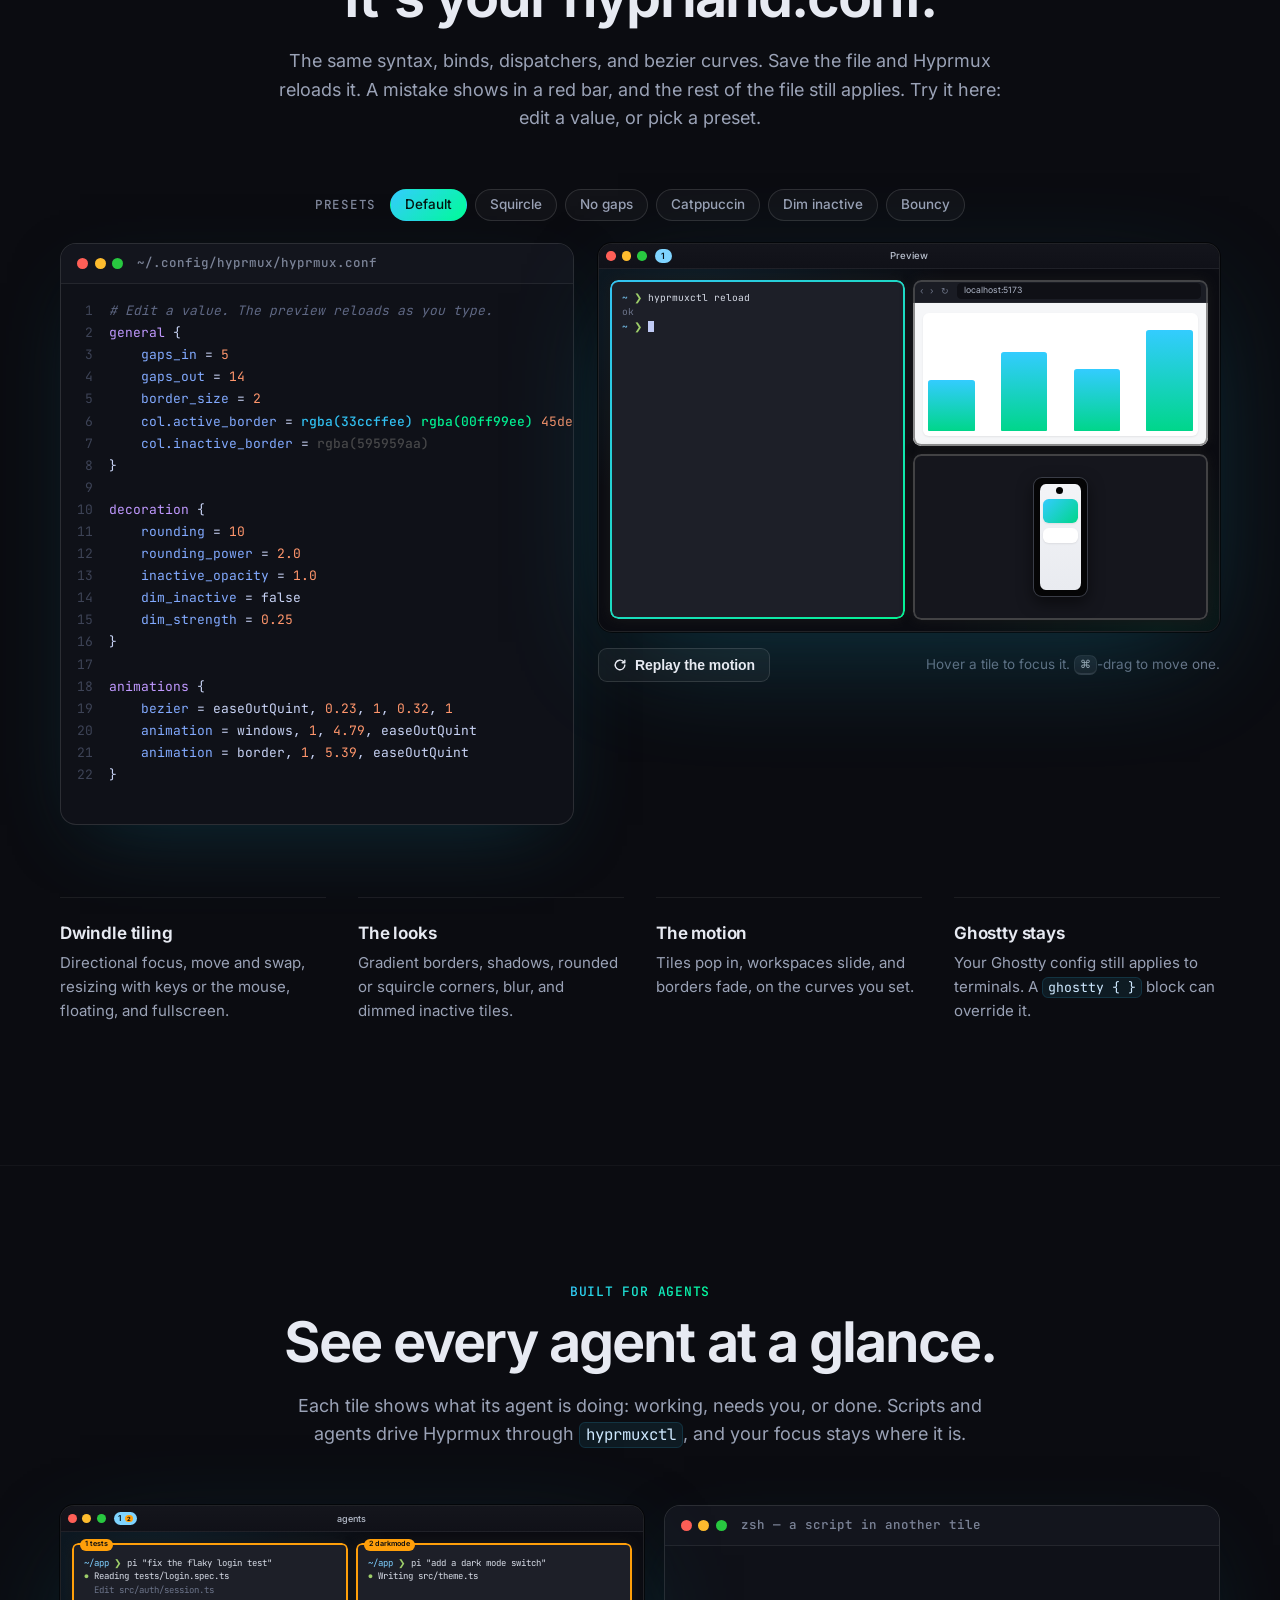
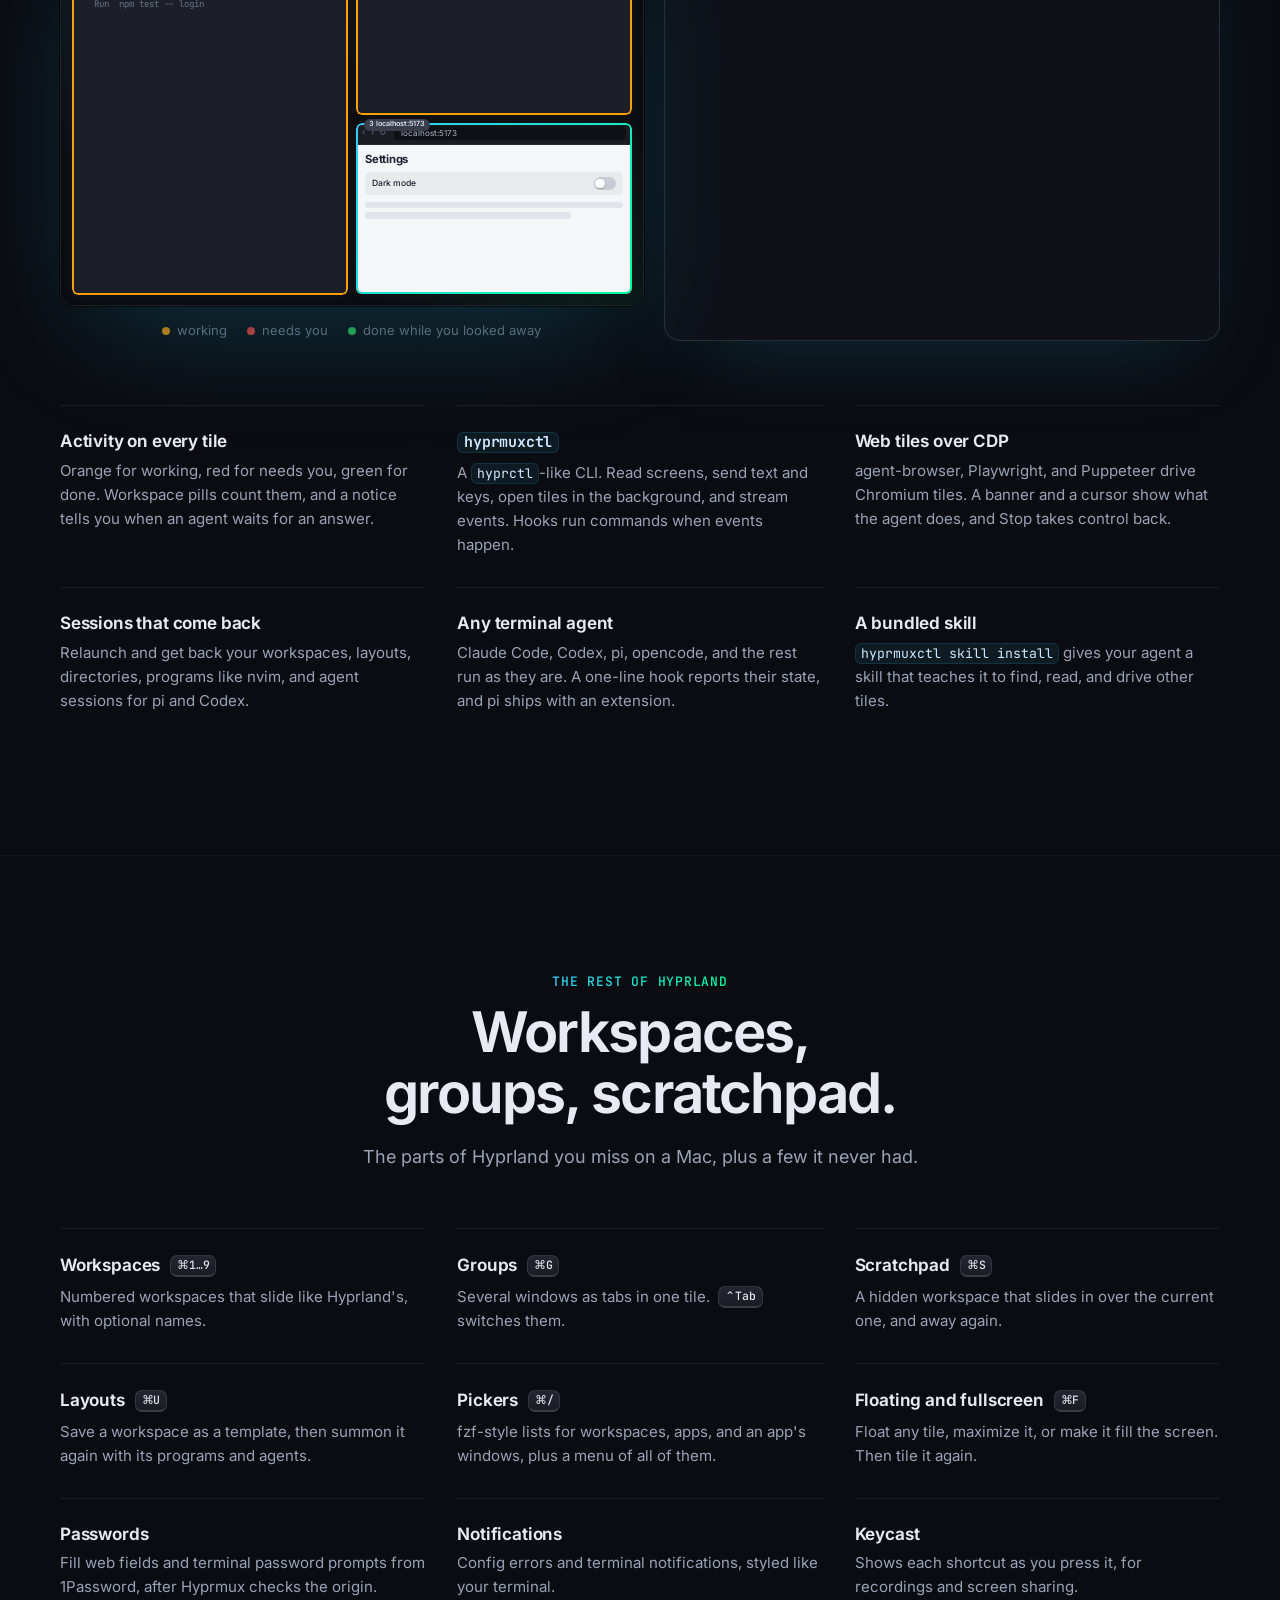
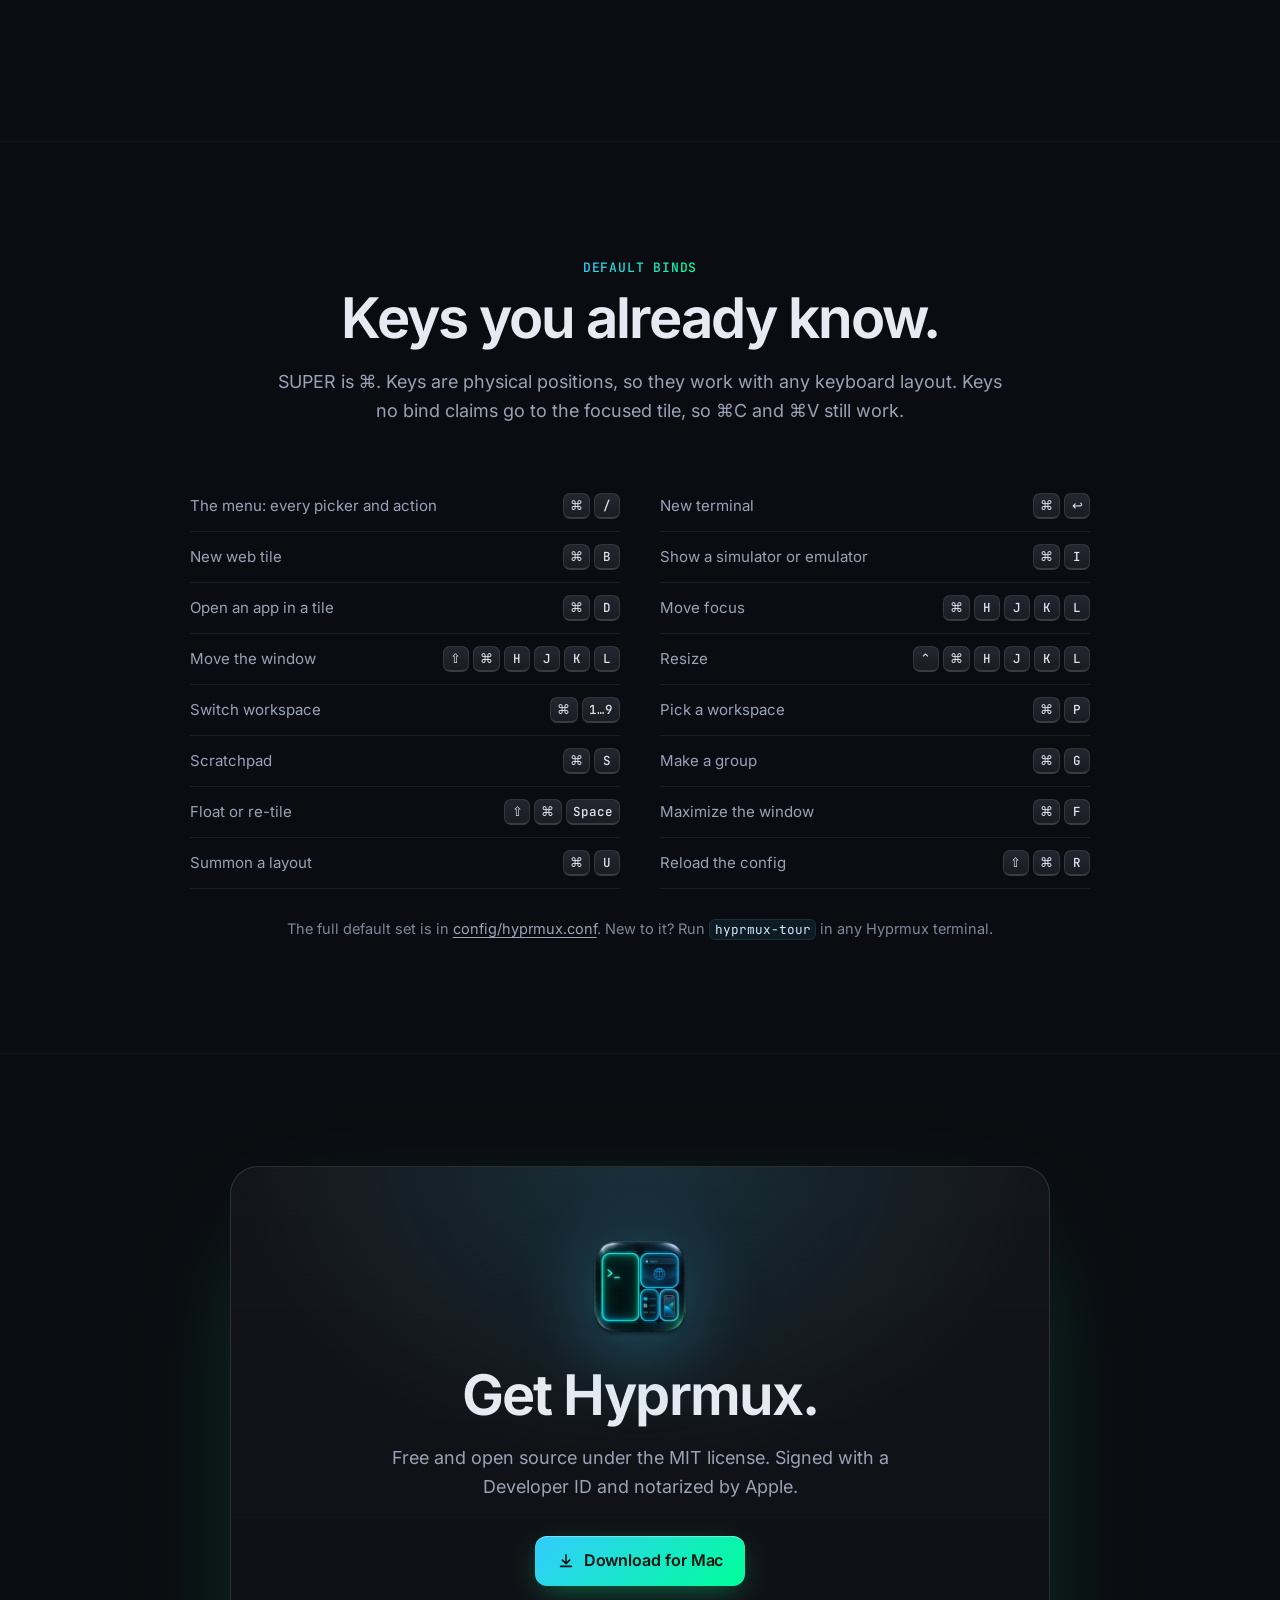
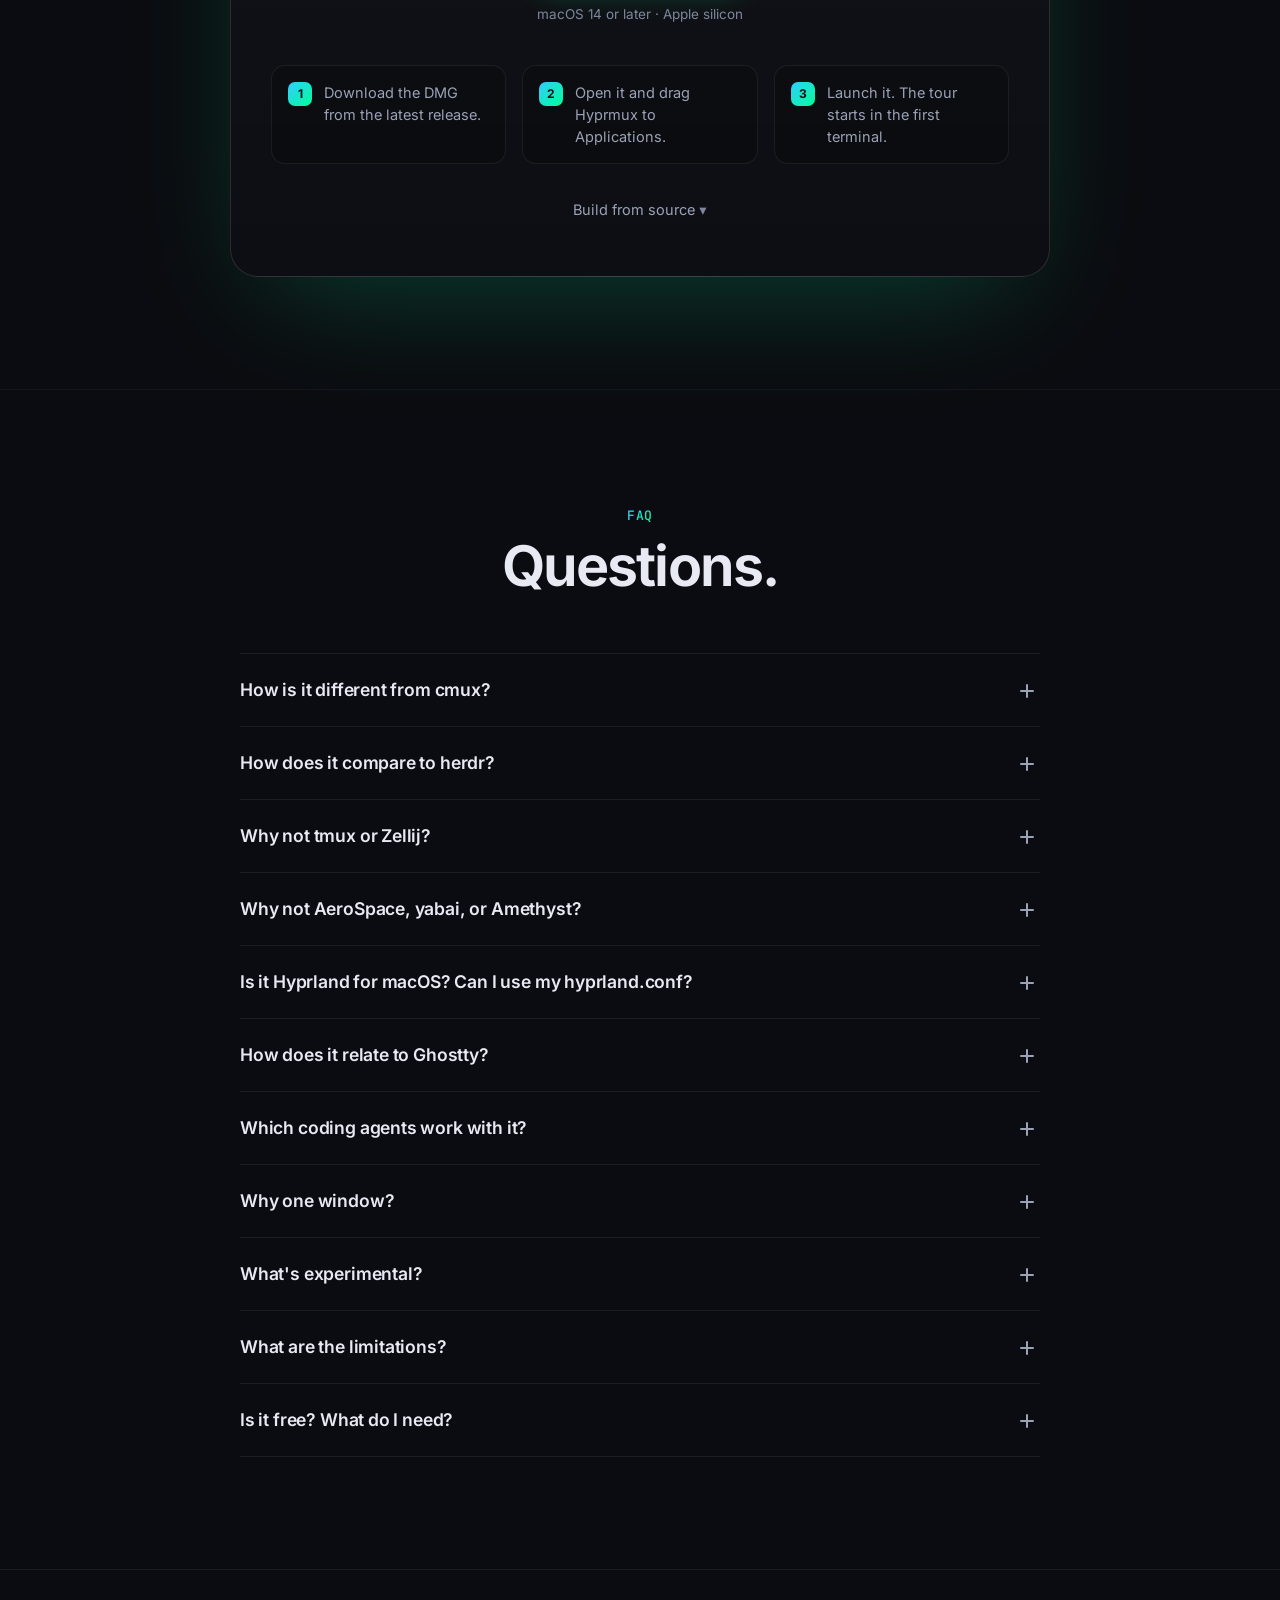
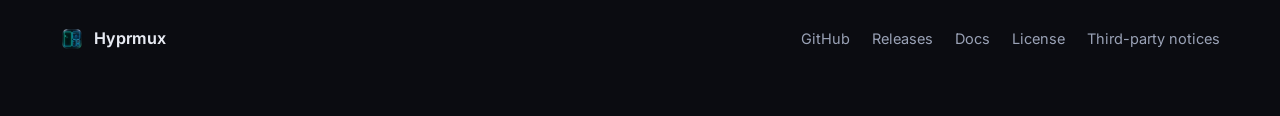
==== commit 4492bc16: "Site: drop the dependency list from the footer It named libraries and inspirations, which belongs in" ====
--- a/site/index.html
+++ b/site/index.html
@@ -589,7 +589,6 @@
         <a href="https://github.com/gavrix/hyprmux/blob/main/LICENSE">License</a>
         <a href="https://github.com/gavrix/hyprmux/blob/main/THIRD_PARTY_NOTICES.md">Third-party notices</a>
       </nav>
-      <p class="footer__fine">Built on Ghostty, the Chromium Embedded Framework, grpc-swift, SwiftProtobuf, and pieces of idb. Inspired by Hyprland and cmux. Hyprmux isn't affiliated with any of them.</p>
     </div>
   </footer>
 
--- a/site/css/site.css
+++ b/site/css/site.css
@@ -629,7 +629,6 @@
 .footer__links { display: flex; flex-wrap: wrap; justify-content: flex-end; gap: 6px 22px; }
 .footer__links a { color: var(--muted); text-decoration: none; font-size: 14.5px; }
 .footer__links a:hover { color: var(--text); }
-.footer__fine { grid-column: 1 / -1; color: var(--dim); font-size: 13.5px; max-width: 70ch; }
 
 /* ---------- Responsive ---------- */
 
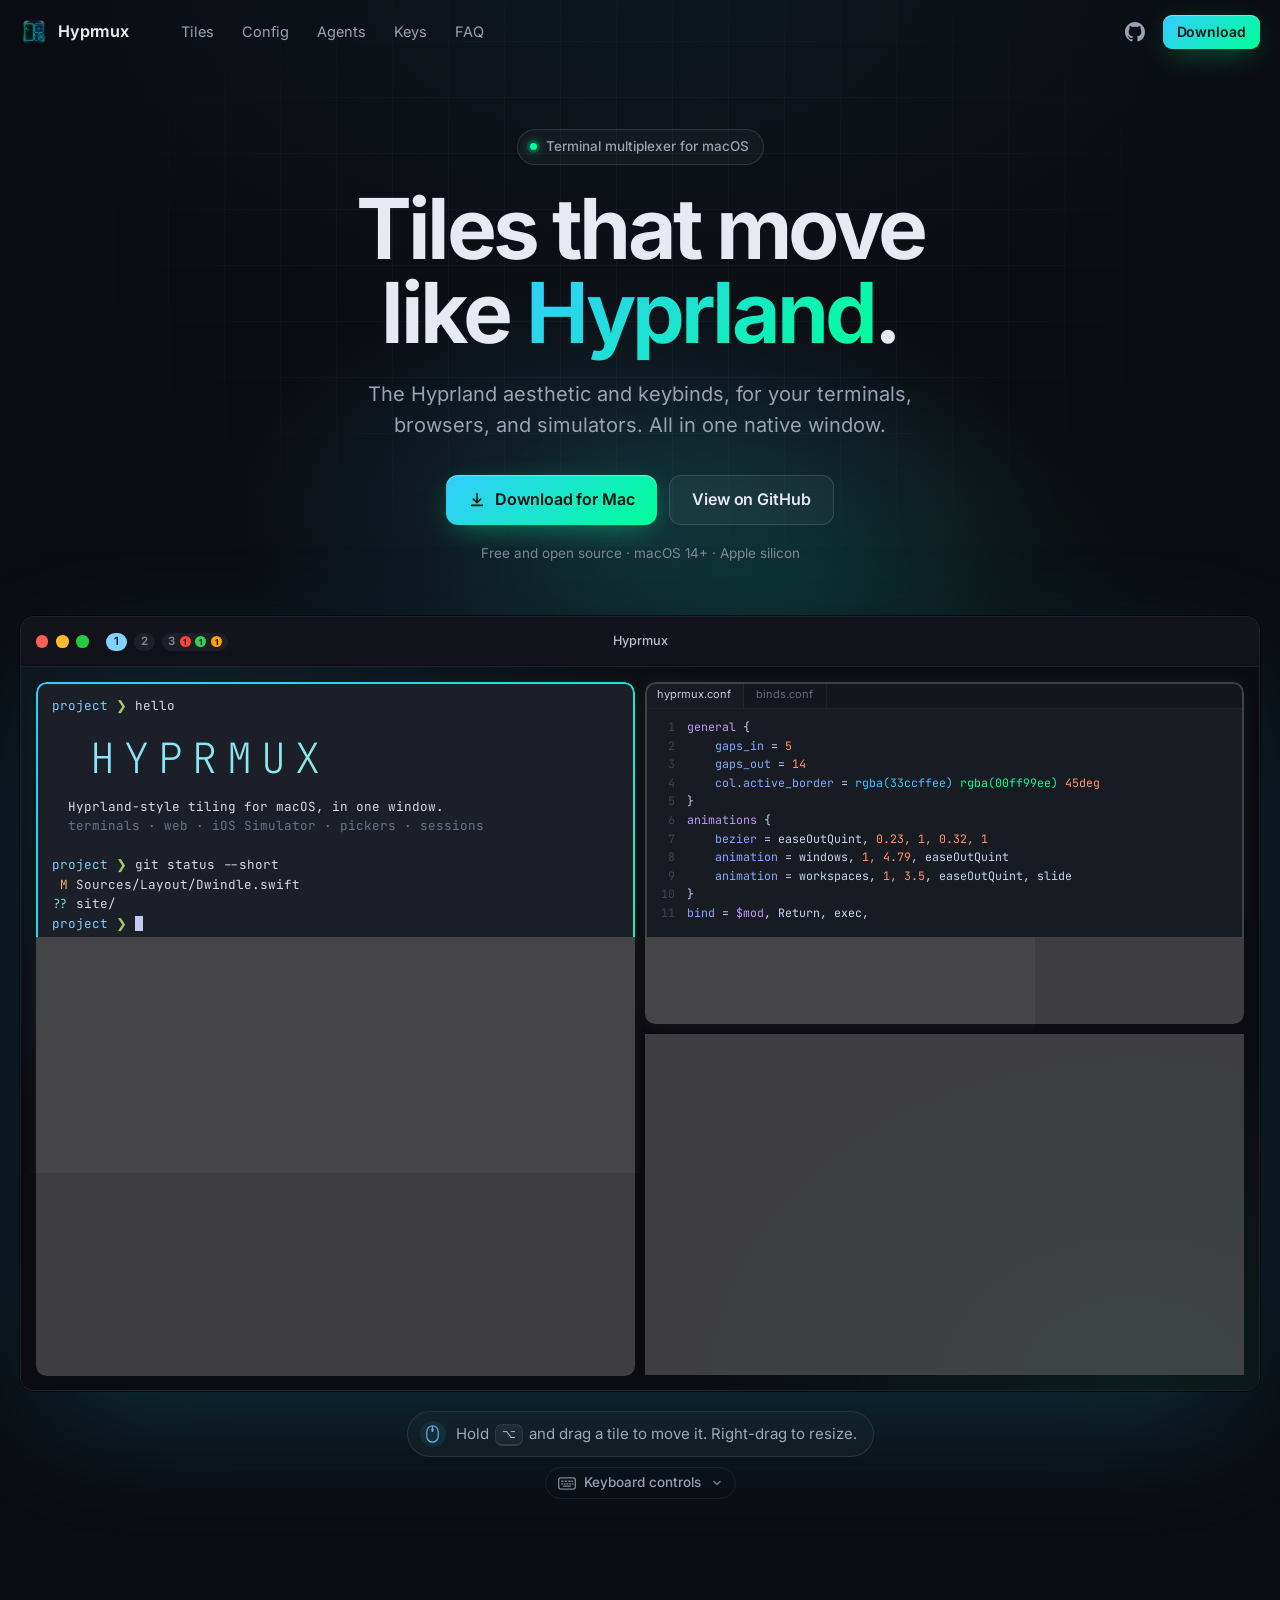
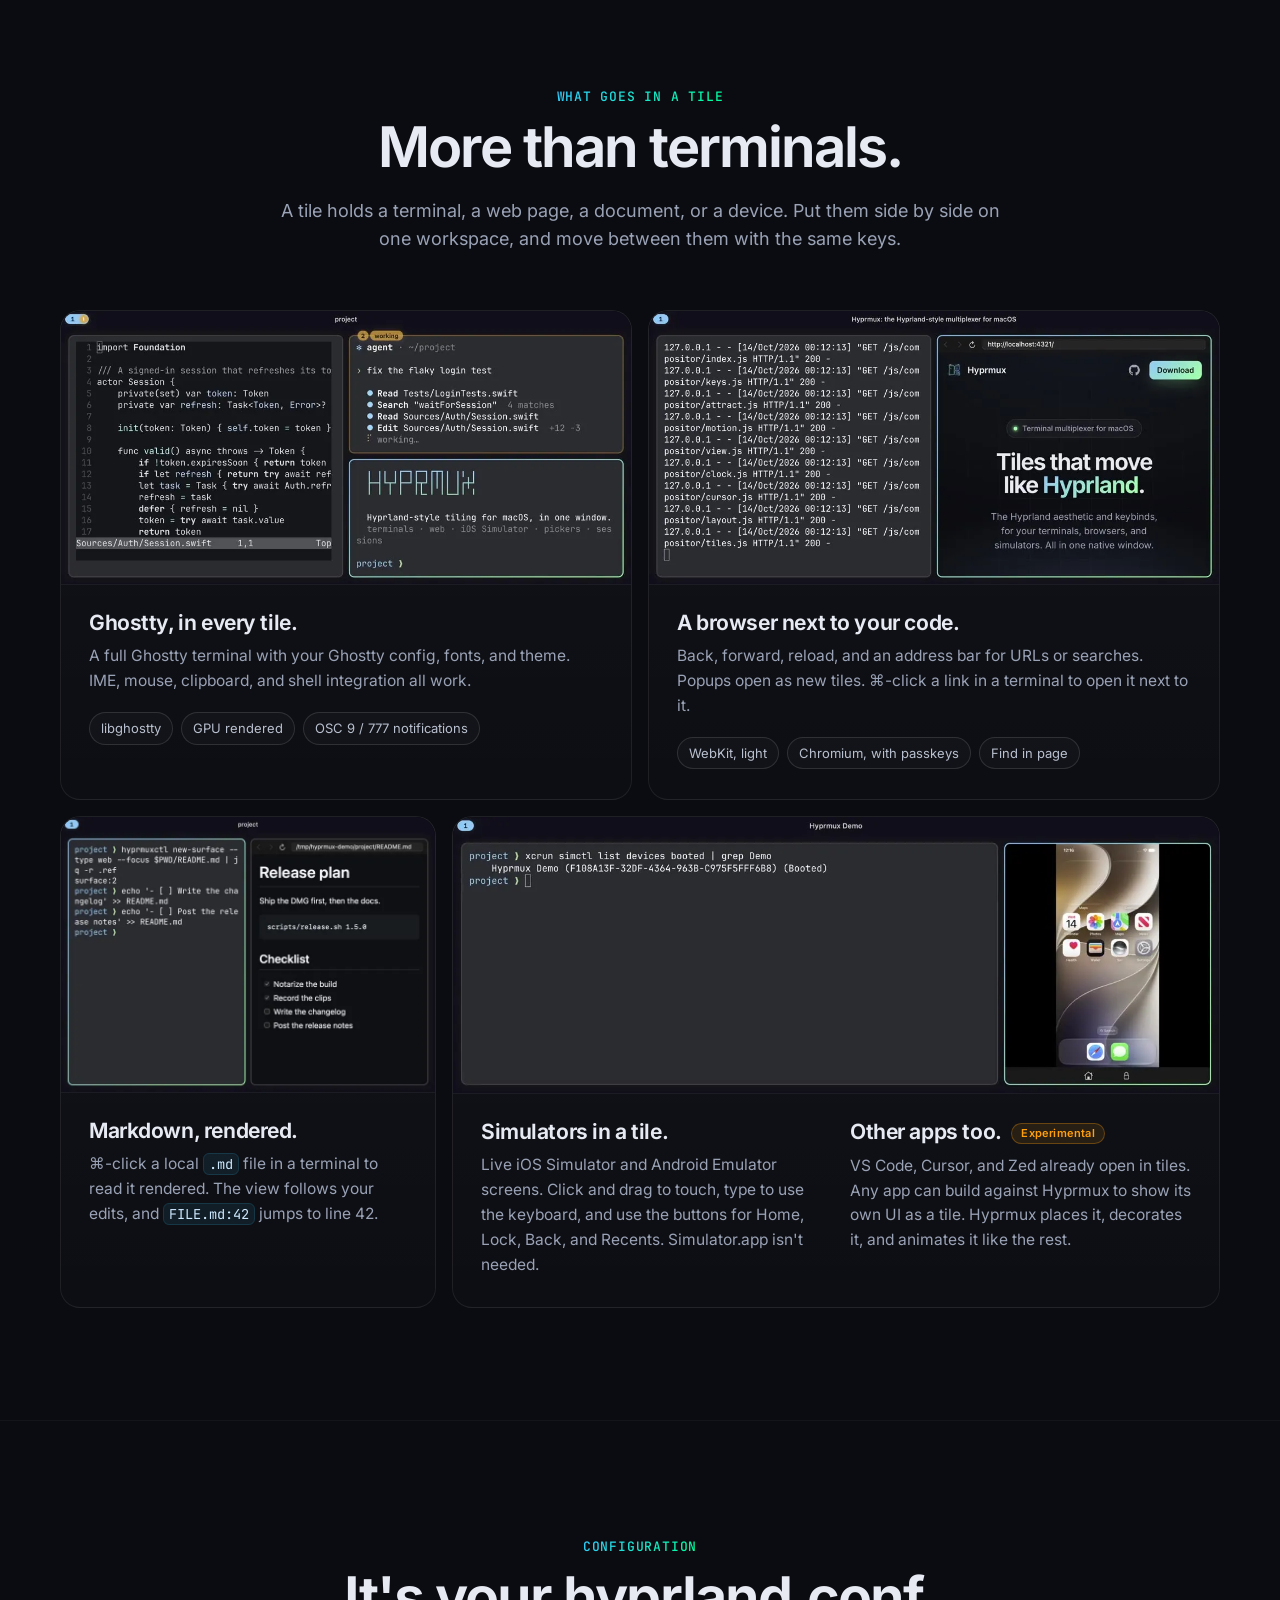
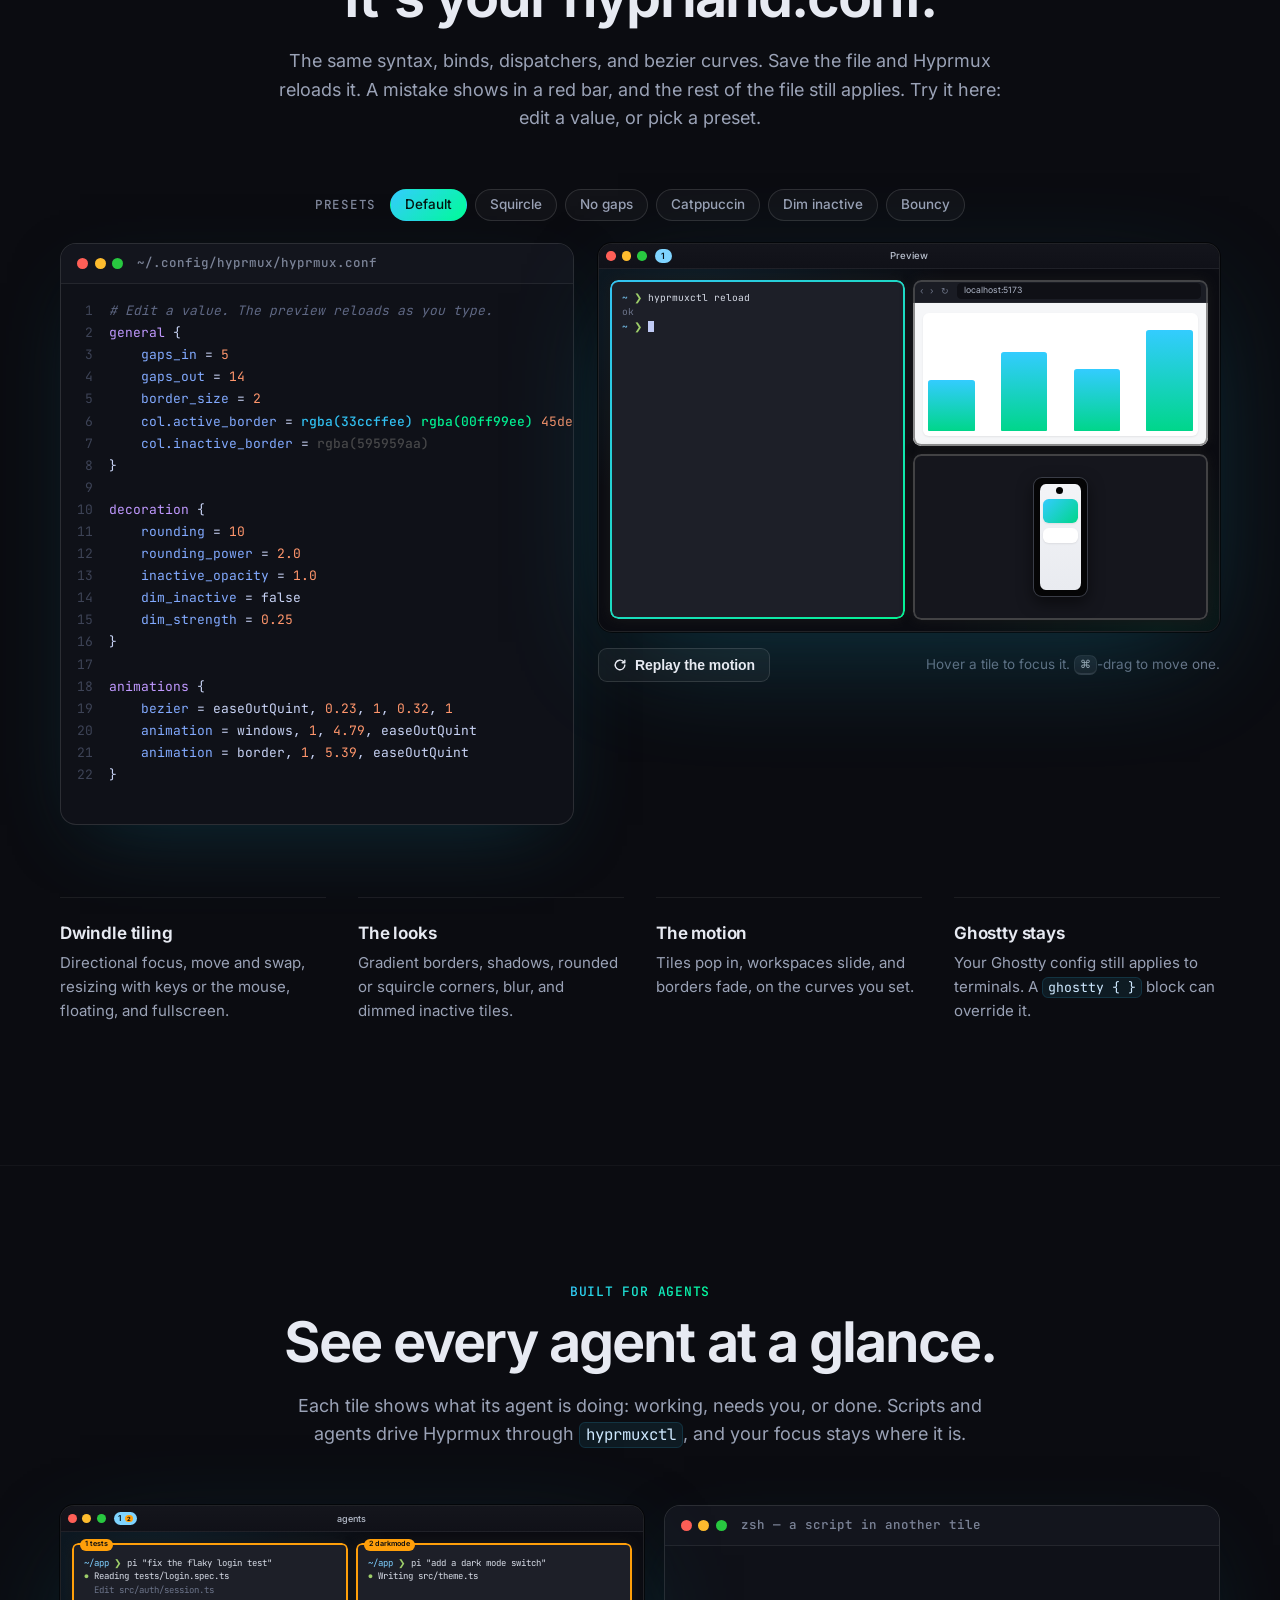
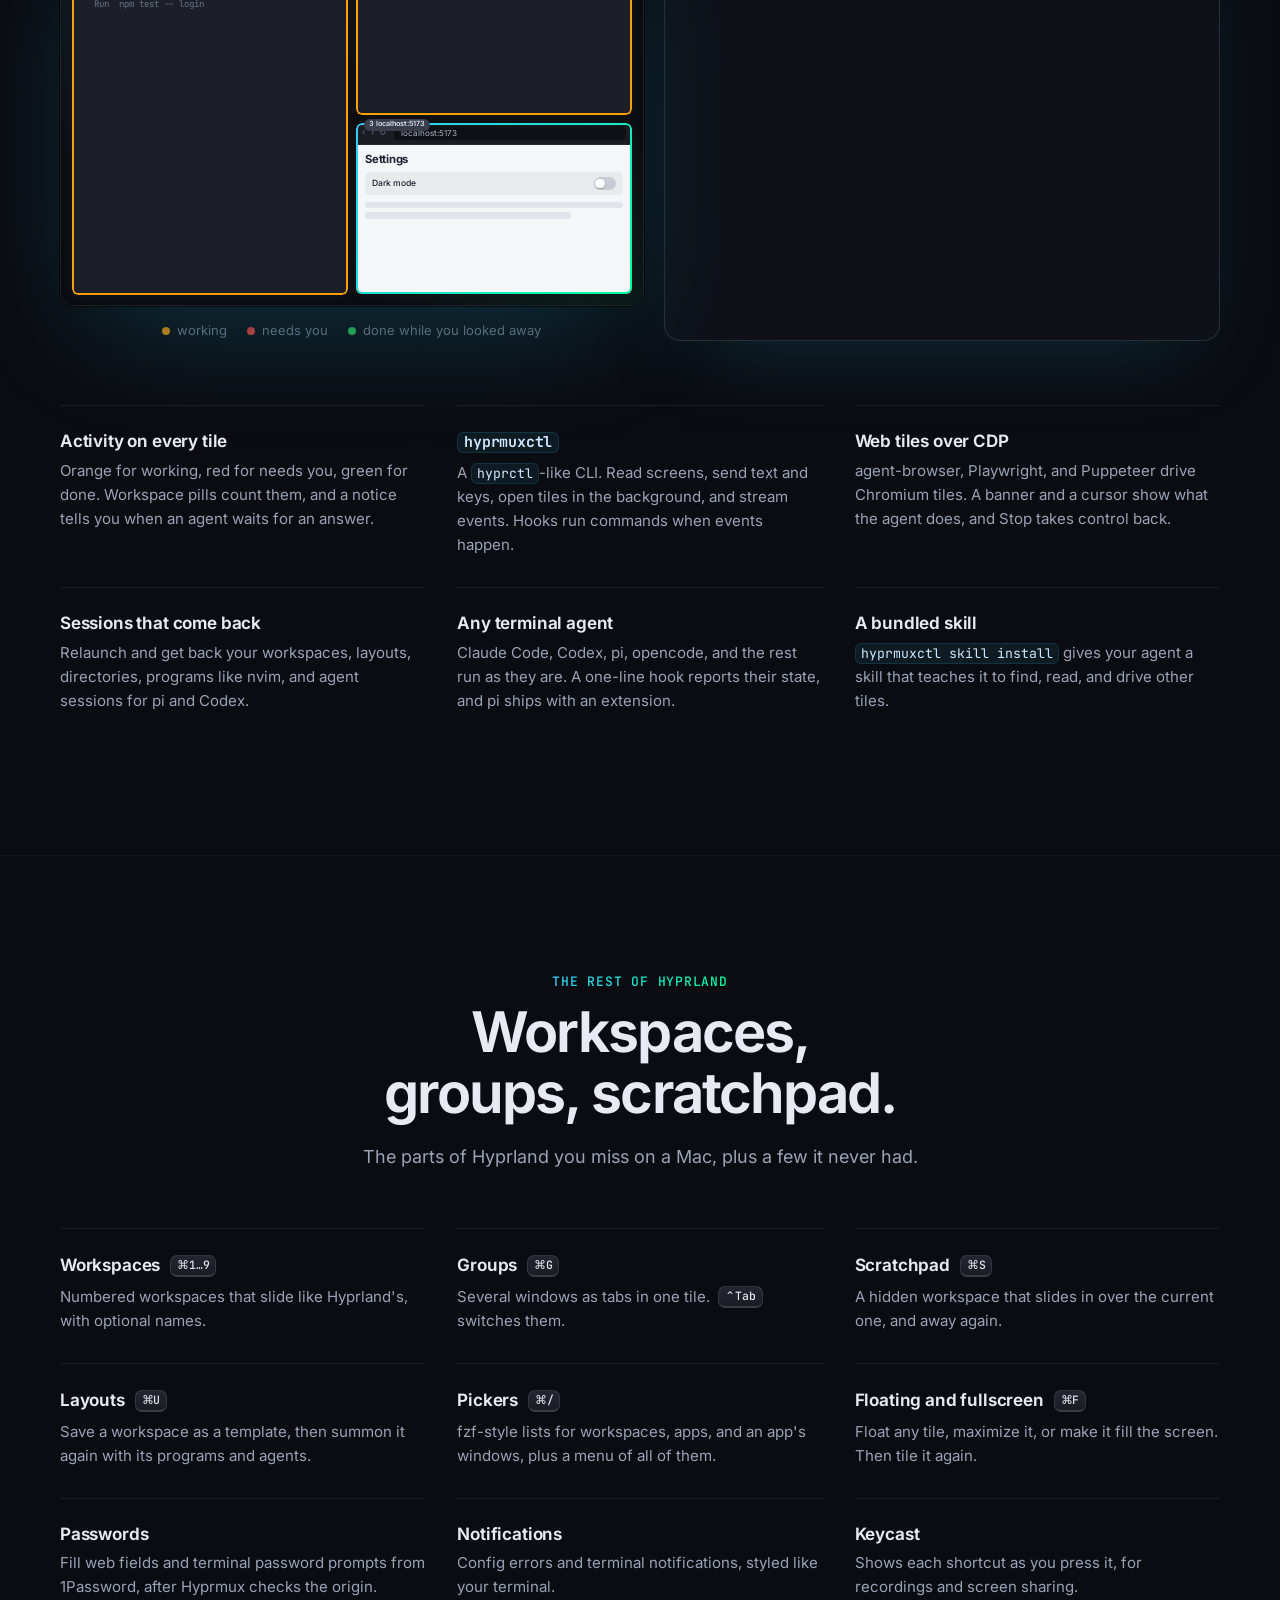
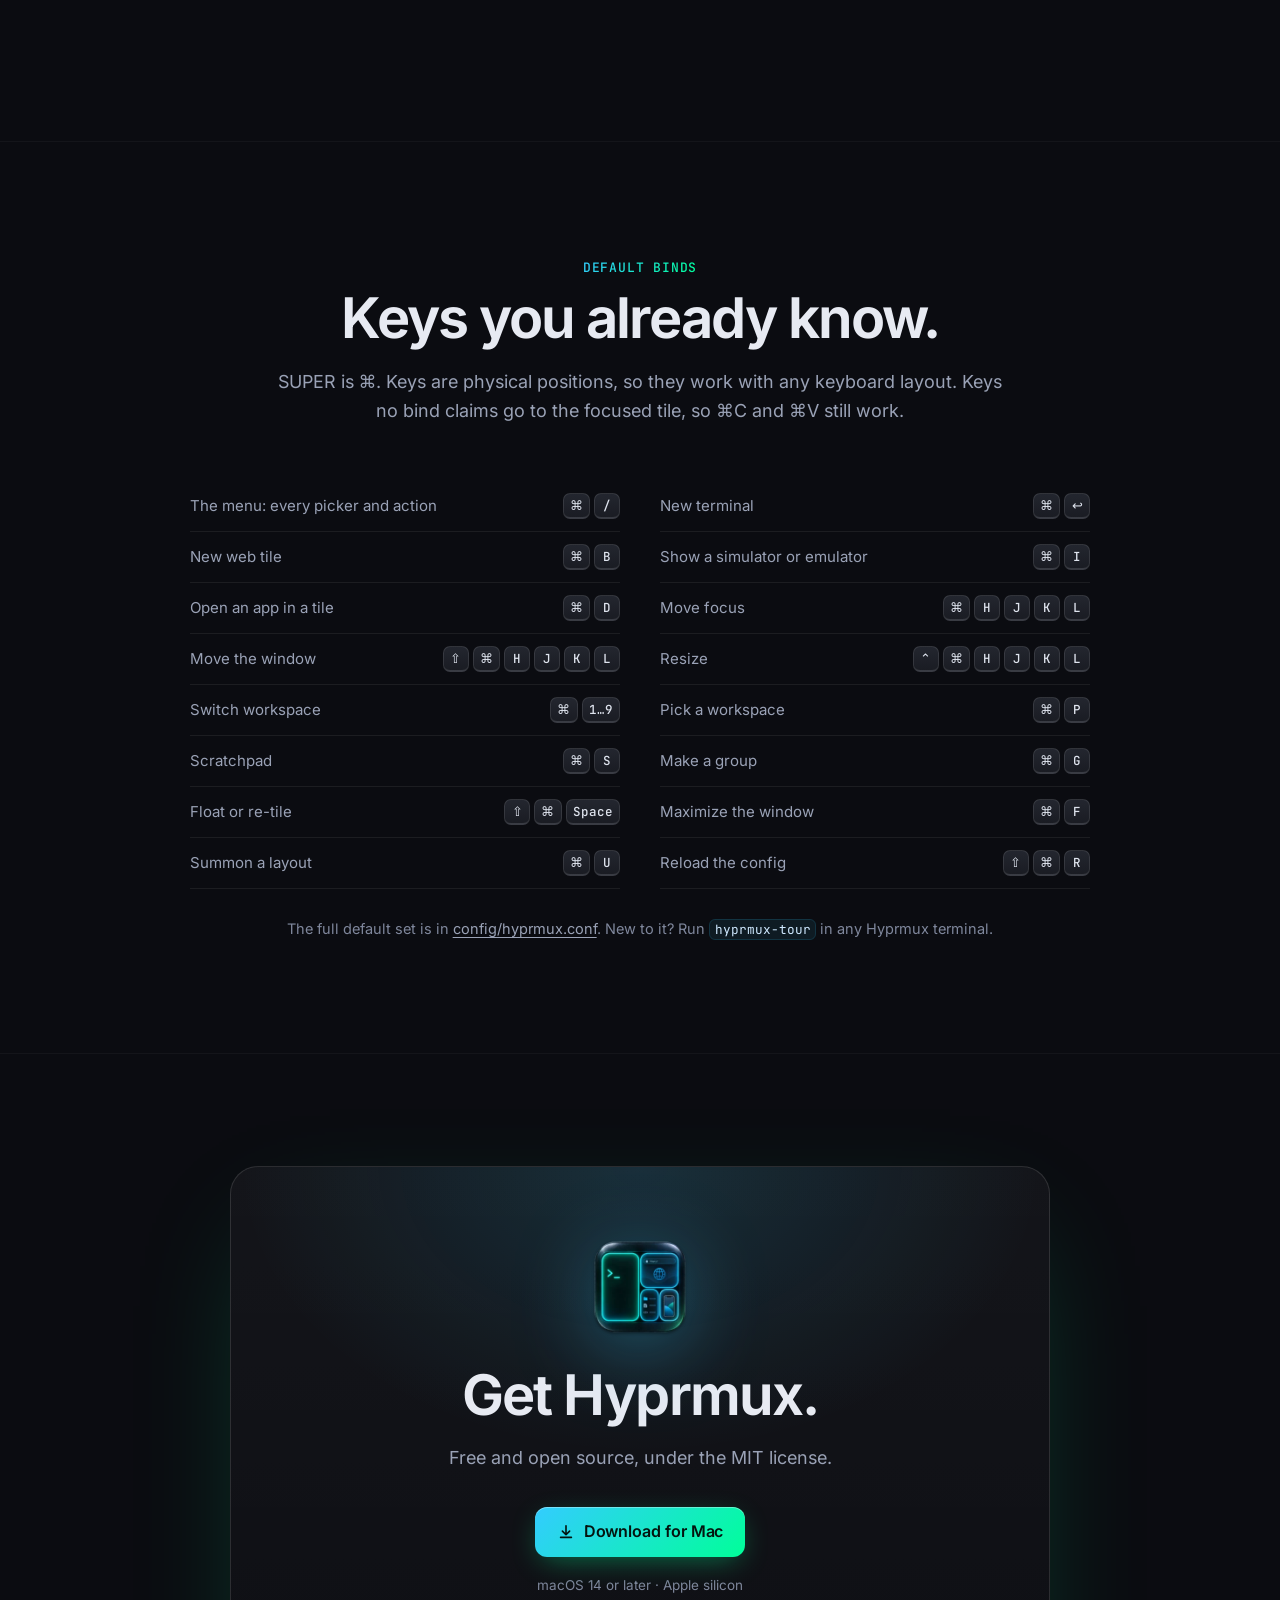
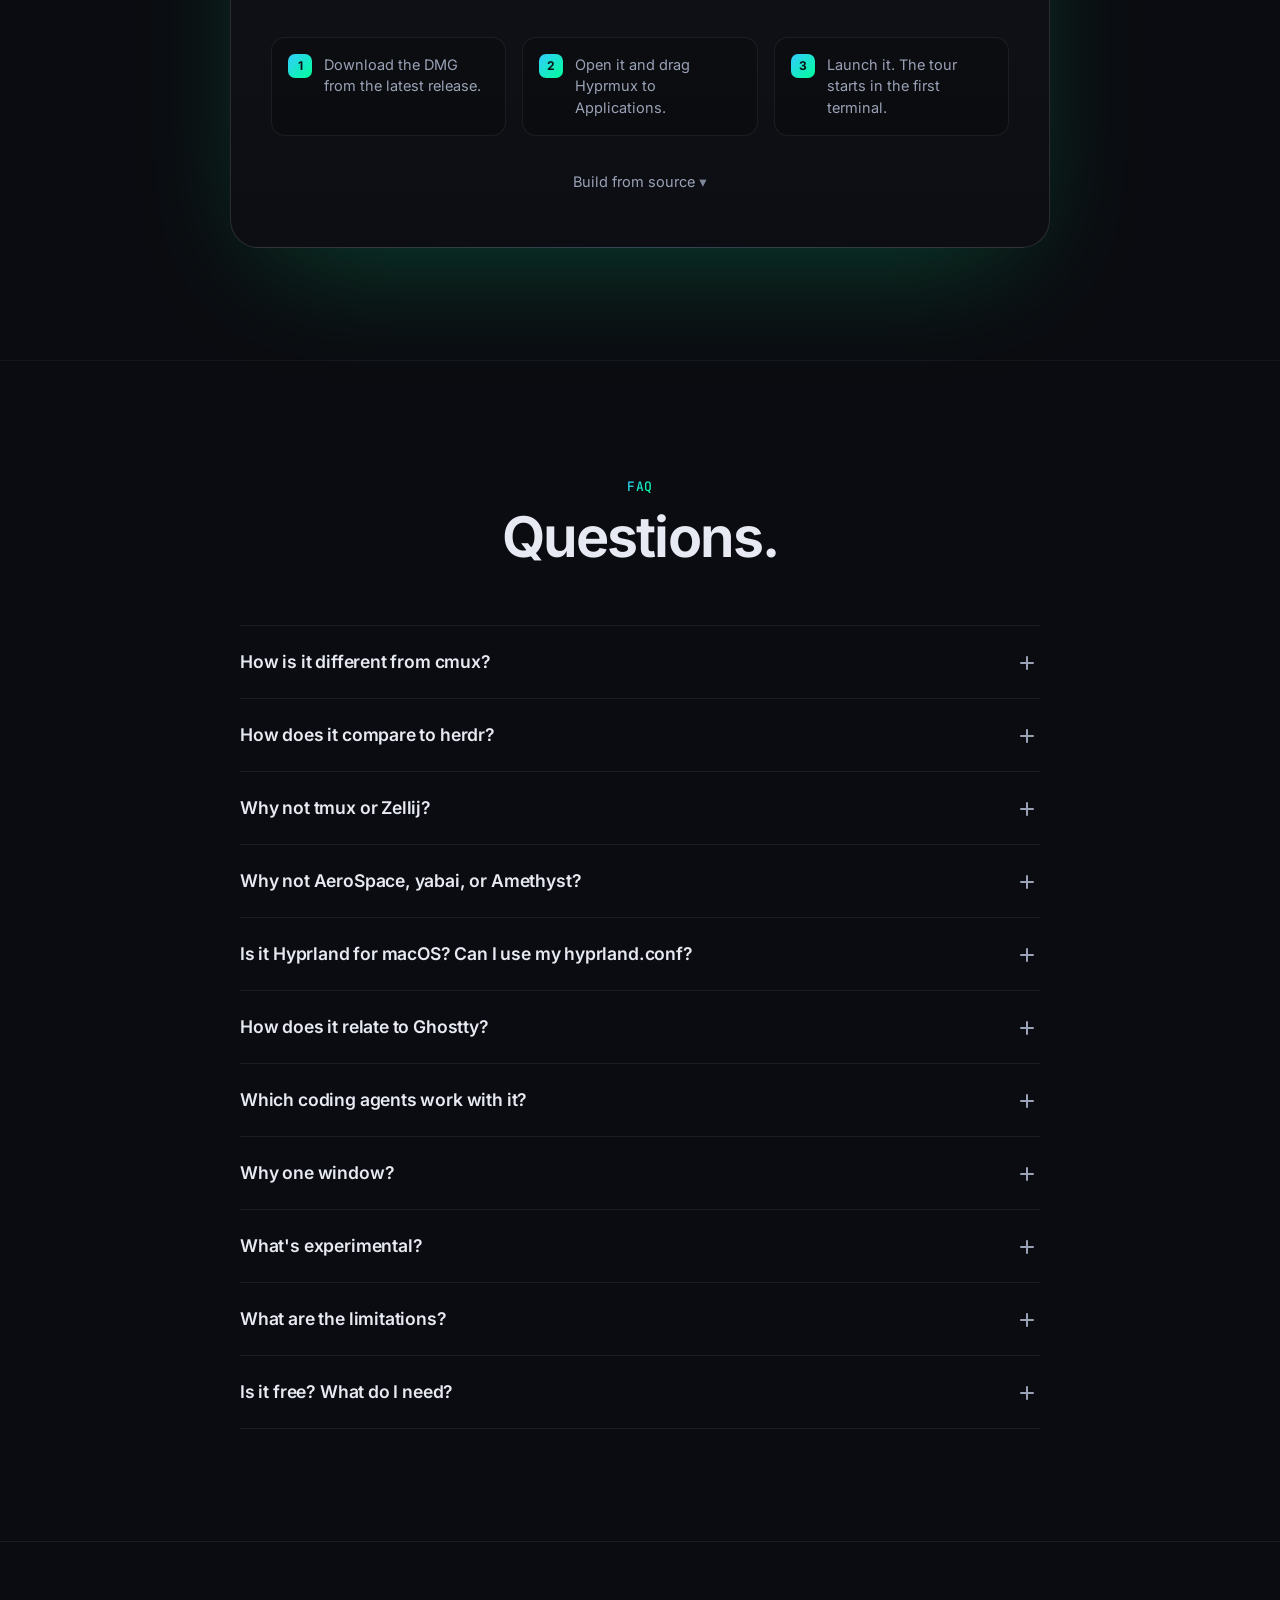
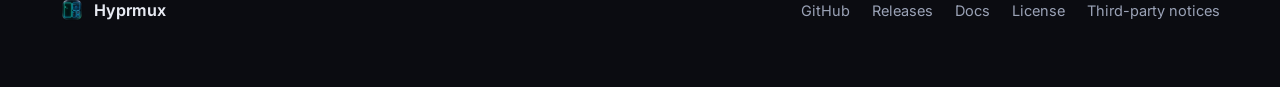
==== commit 9d73b569: "Site: stop telling visitors the app is signed and notarized A Mac app is expected to open cleanly; s" ====
--- a/site/index.html
+++ b/site/index.html
@@ -87,7 +87,7 @@
           </a>
           <a class="btn btn--ghost btn--large" href="https://github.com/gavrix/hyprmux">View on GitHub</a>
         </div>
-        <p class="meta reveal">Free and open source · macOS 14+ · Apple silicon · Signed and notarized</p>
+        <p class="meta reveal">Free and open source · macOS 14+ · Apple silicon</p>
       </div>
 
       <div class="wrap wrap--wide reveal">
@@ -492,7 +492,7 @@
         <div class="install reveal">
           <img class="install__icon" src="media/icon-256.webp" width="112" height="112" alt="Hyprmux app icon" loading="lazy">
           <h2 id="install-title">Get Hyprmux.</h2>
-          <p class="section__lede">Free and open source under the MIT license. Signed with a Developer ID and notarized by Apple.</p>
+          <p class="section__lede">Free and open source, under the MIT license.</p>
           <div class="cta">
             <a class="btn btn--primary btn--large" href="https://github.com/gavrix/hyprmux/releases/latest">
               <svg viewBox="0 0 20 20" width="18" height="18" aria-hidden="true"><path fill="none" stroke="currentColor" stroke-width="1.8" stroke-linecap="round" stroke-linejoin="round" d="M10 3v10m0 0l-4-4m4 4l4-4M4 16h12"/></svg>
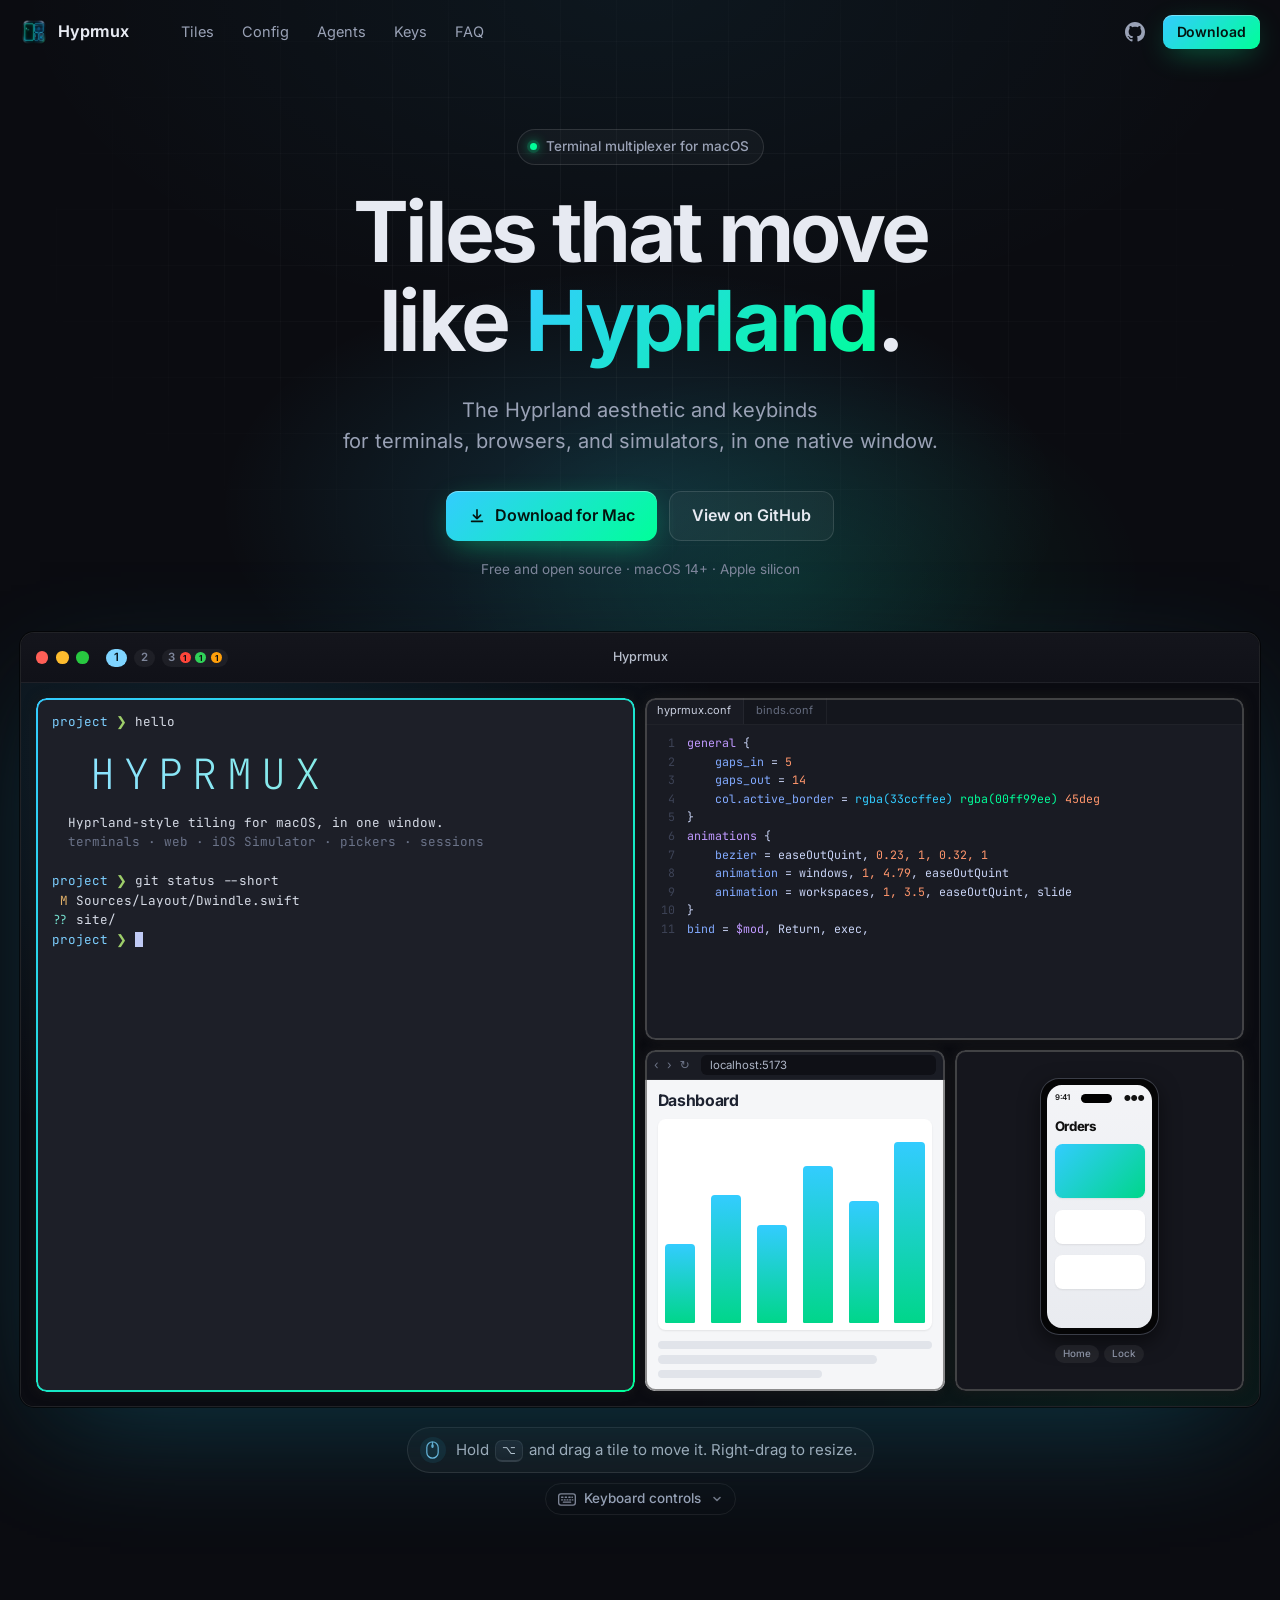
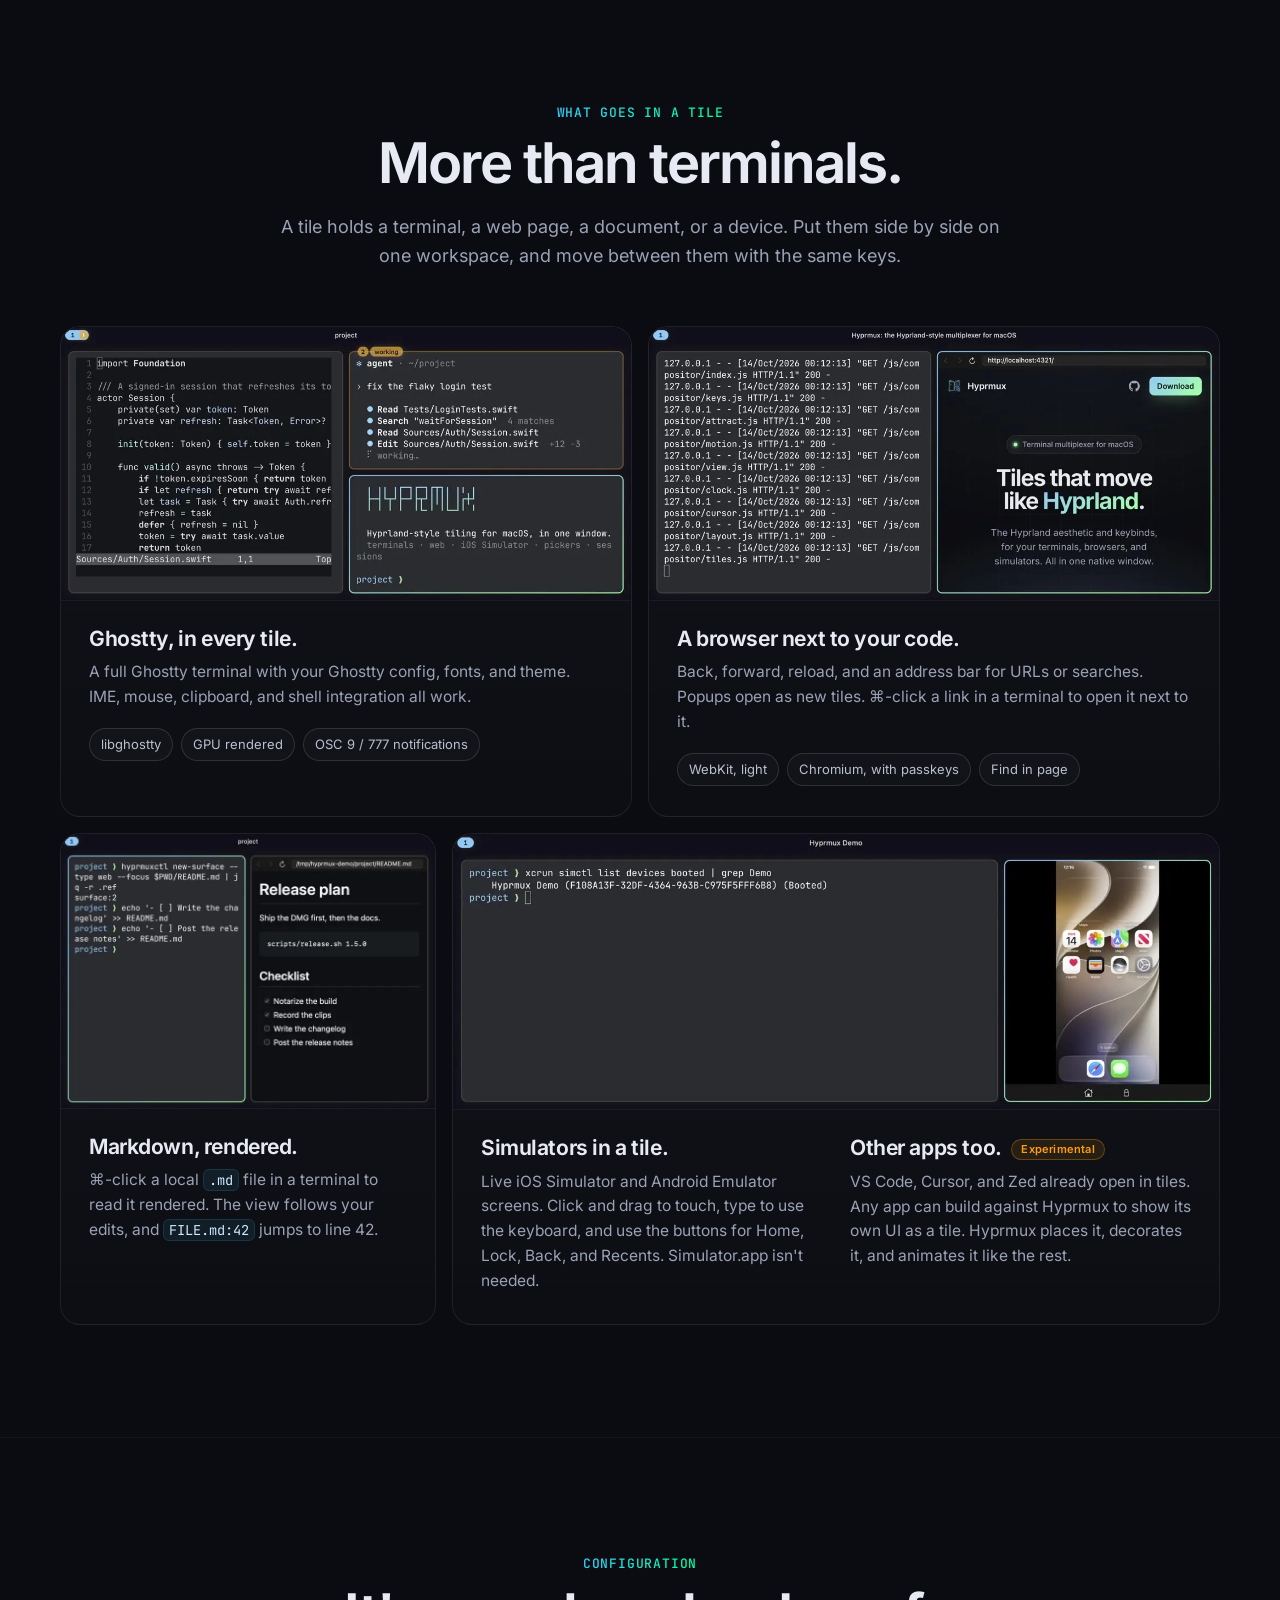
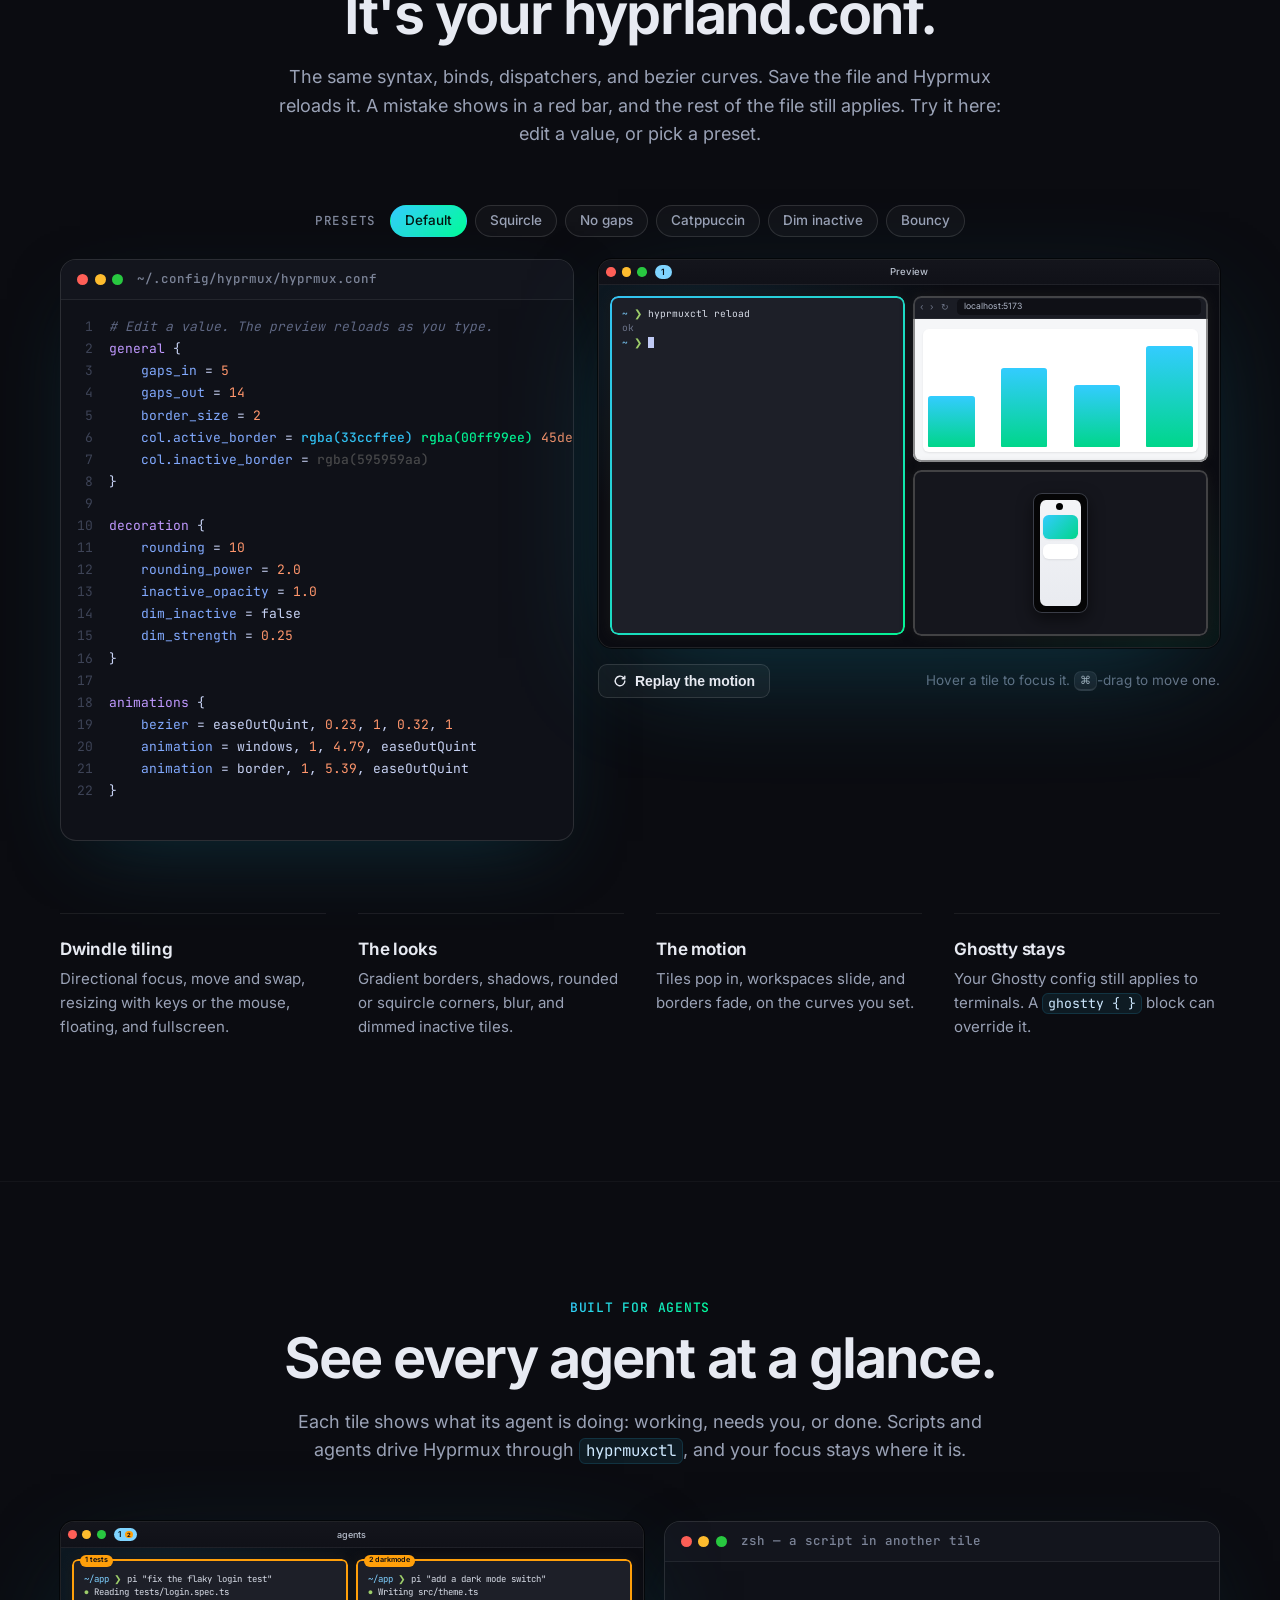
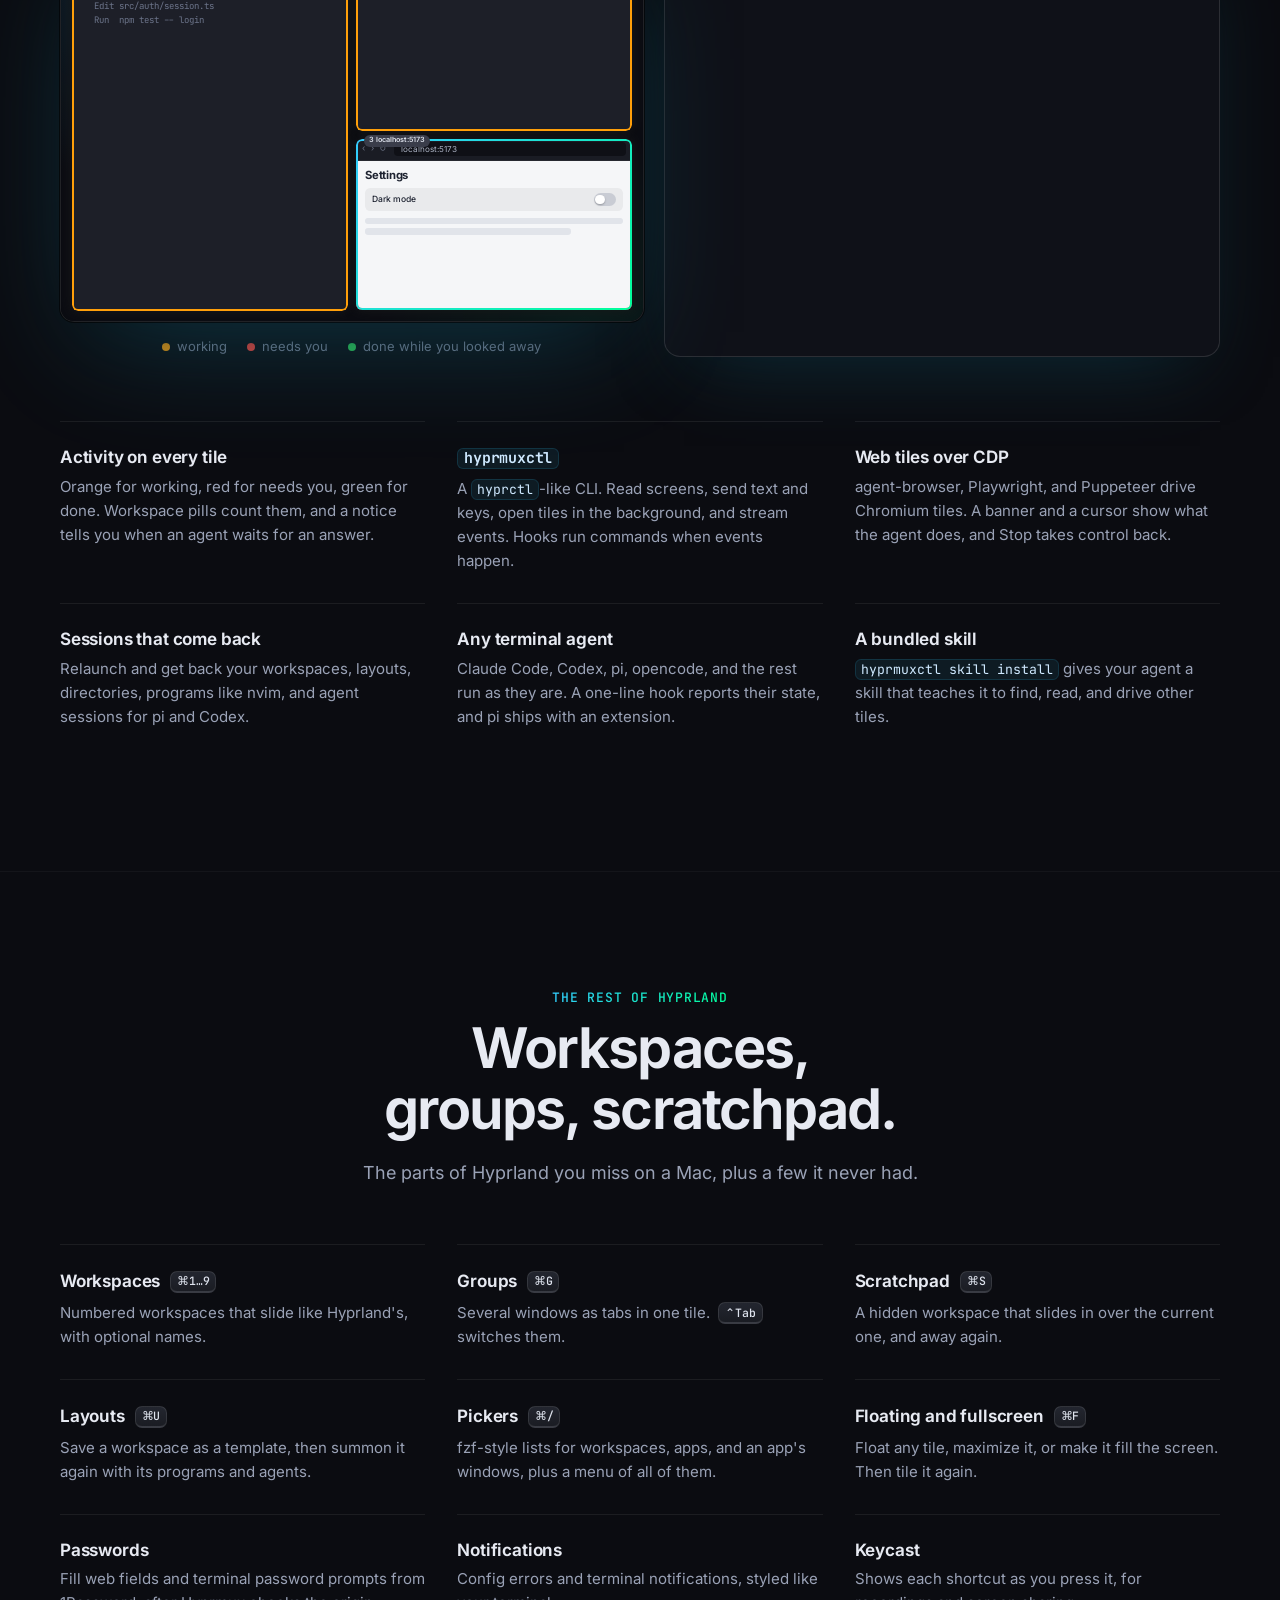
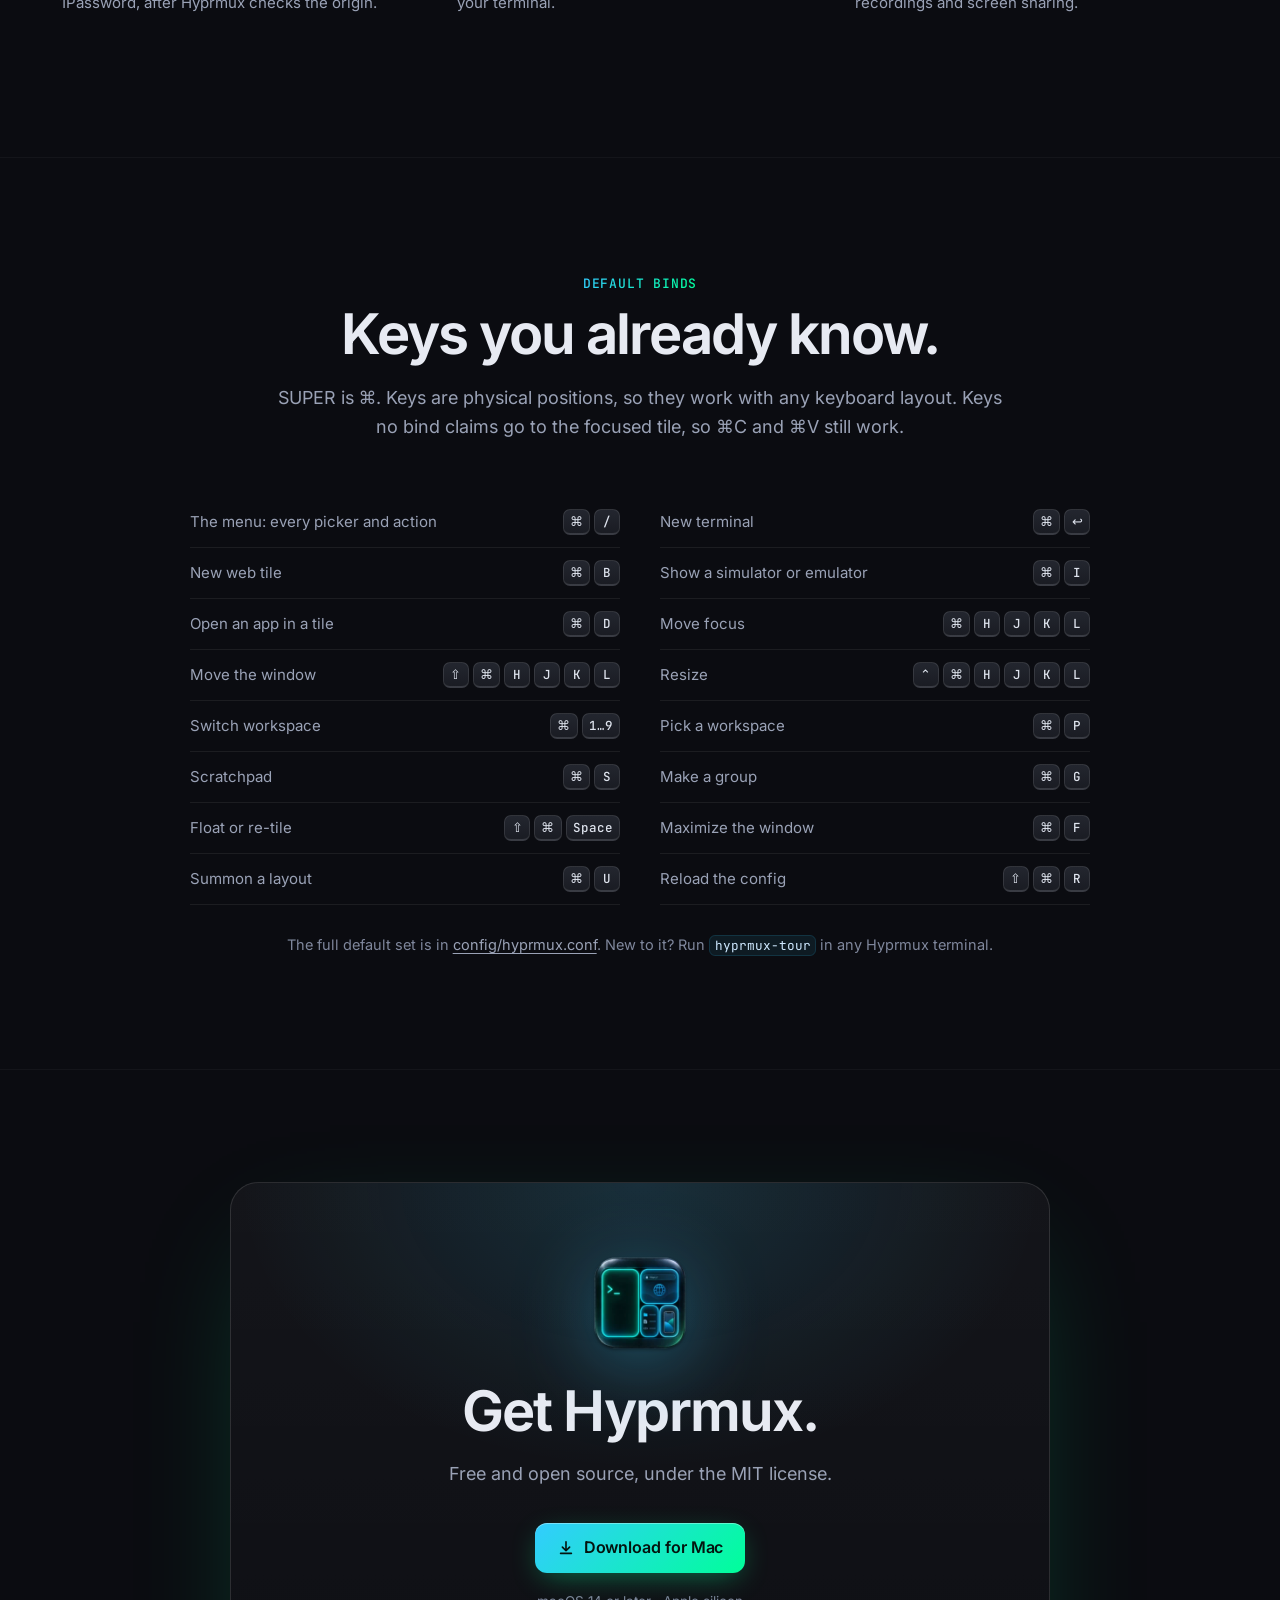
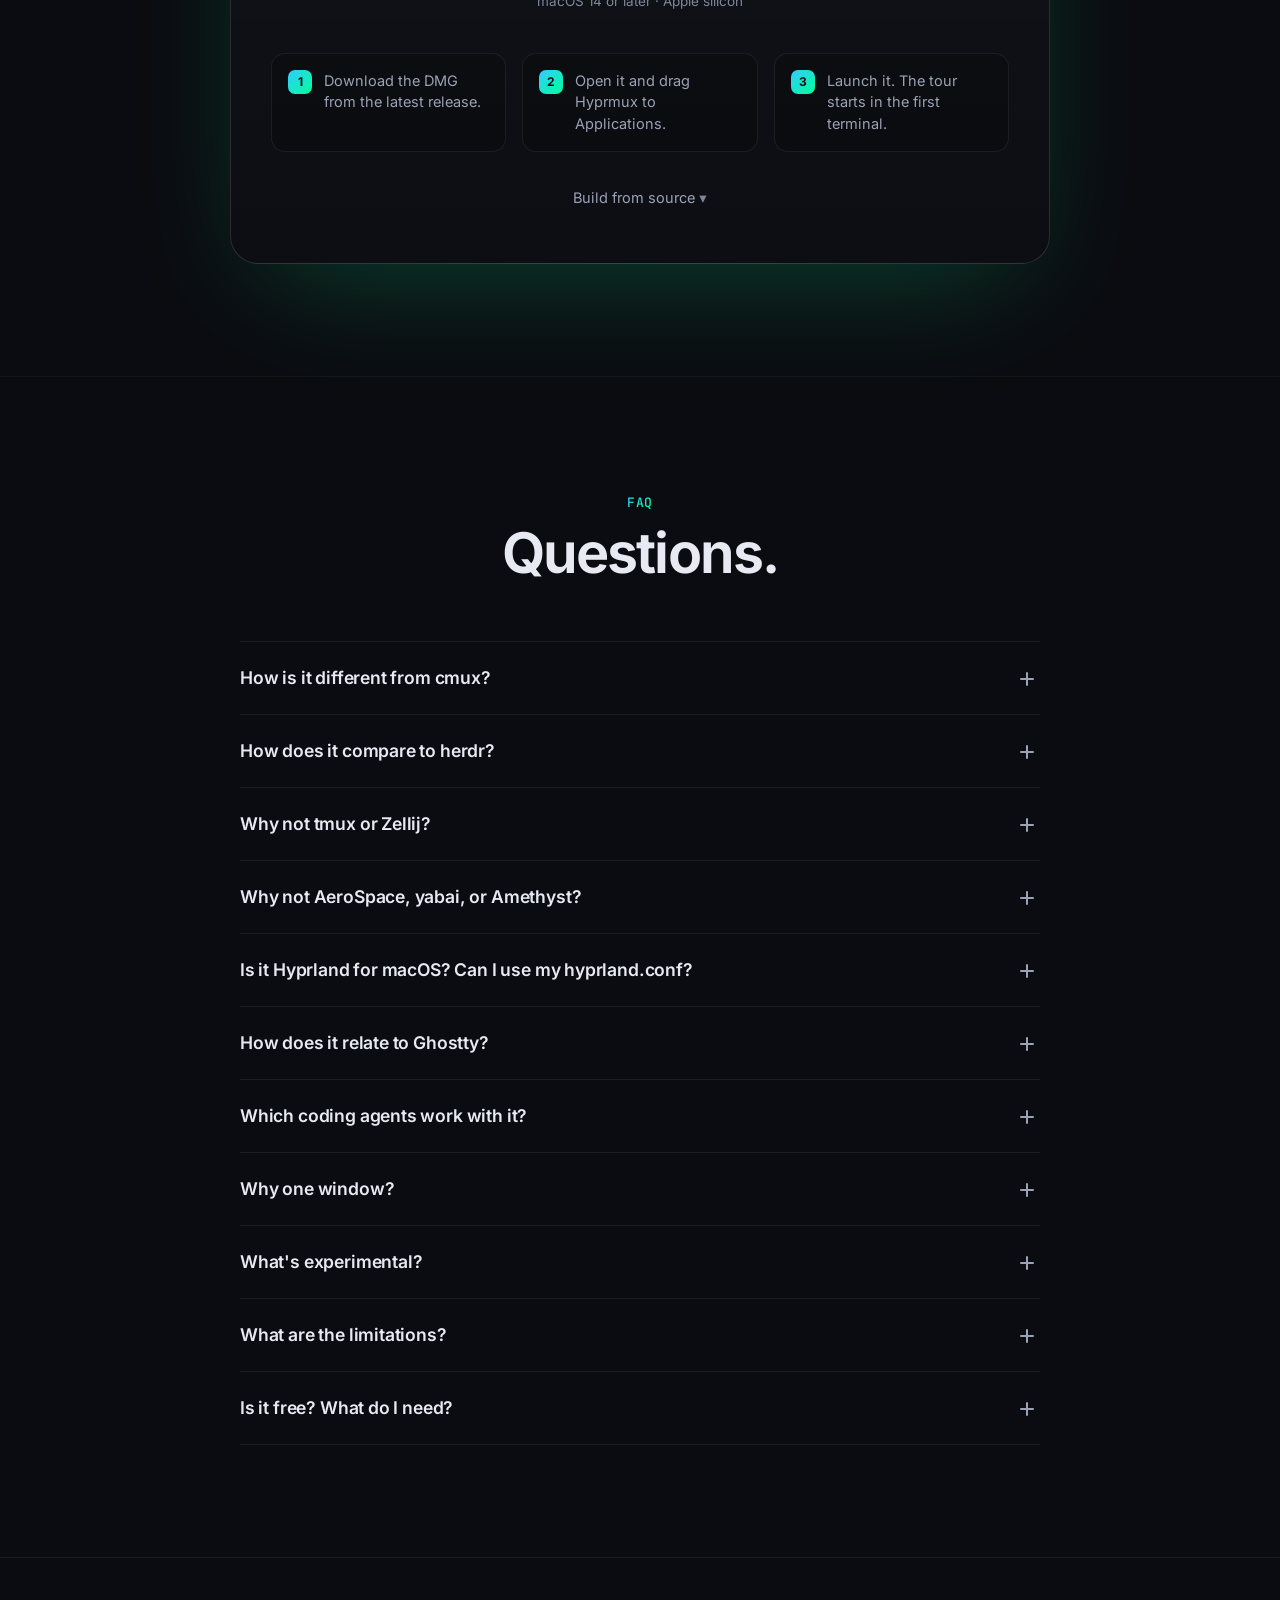
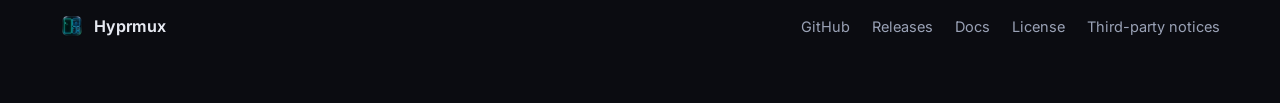
==== commit 7283bca4: "Site: one clean sentence under the headline The subline split its list across lines and ended in a f" ====
--- a/site/index.html
+++ b/site/index.html
@@ -79,7 +79,7 @@
       <div class="wrap hero__copy">
         <p class="eyebrow reveal"><span class="eyebrow__dot" aria-hidden="true"></span>Terminal multiplexer for macOS</p>
         <h1 id="hero-title" class="reveal">Tiles that move like <span class="grad">Hyprland</span>.</h1>
-        <p class="lede reveal">The Hyprland aesthetic and keybinds, for your terminals, browsers, and simulators. All in one native window.</p>
+        <p class="lede reveal"><span class="lede__line">The Hyprland aesthetic and keybinds</span> <span class="lede__line">for terminals, browsers, and simulators, in one native window.</span></p>
         <div class="cta reveal">
           <a class="btn btn--primary btn--large" href="https://github.com/gavrix/hyprmux/releases/latest">
             <svg viewBox="0 0 20 20" width="18" height="18" aria-hidden="true"><path fill="none" stroke="currentColor" stroke-width="1.8" stroke-linecap="round" stroke-linejoin="round" d="M10 3v10m0 0l-4-4m4 4l4-4M4 16h12"/></svg>
--- a/site/css/site.css
+++ b/site/css/site.css
@@ -197,12 +197,14 @@
   margin-top: 22px;
   font-size: clamp(42px, 6.8vw, 84px);
   font-weight: 680;
-  letter-spacing: -0.045em;
-  line-height: 1;
+  letter-spacing: -0.04em;
+  line-height: 1.06;
   max-width: 13ch;
   text-wrap: balance;
 }
-.lede { margin-top: 24px; max-width: 34em; color: var(--muted); font-size: clamp(17px, 1.6vw, 20px); line-height: 1.55; text-wrap: balance; }
+.lede { margin-top: 30px; max-width: 36em; color: var(--muted); font-size: clamp(17px, 1.6vw, 20px); line-height: 1.55; text-wrap: balance; }
+/* Wide screens break the subline after "keybinds"; narrow ones let it wrap. */
+@media (min-width: 720px) { .lede__line { display: block; } }
 .cta { margin-top: 34px; display: flex; flex-wrap: wrap; justify-content: center; gap: 12px; }
 .meta { margin-top: 18px; color: var(--dim); font-size: 13.5px; }
 /* The hero comes in on its own, without waiting for JS. The headline only slides, so it
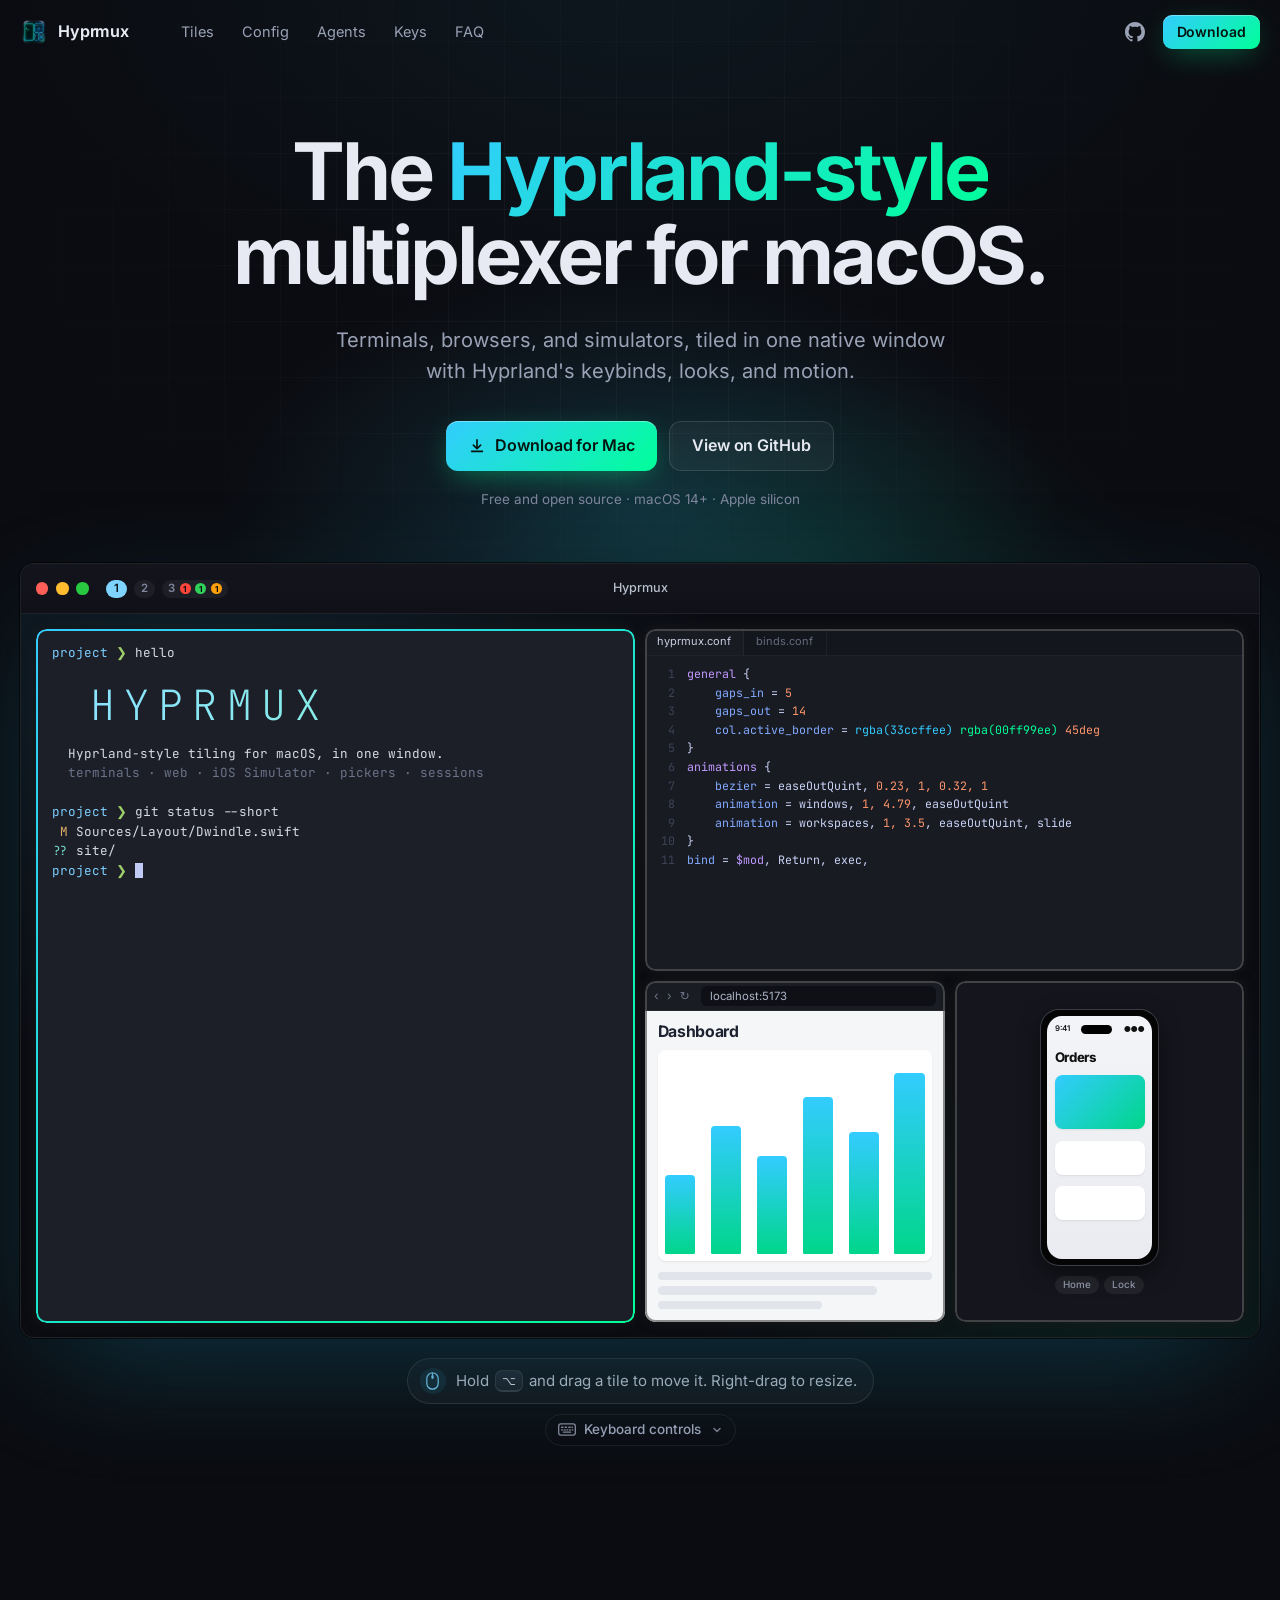
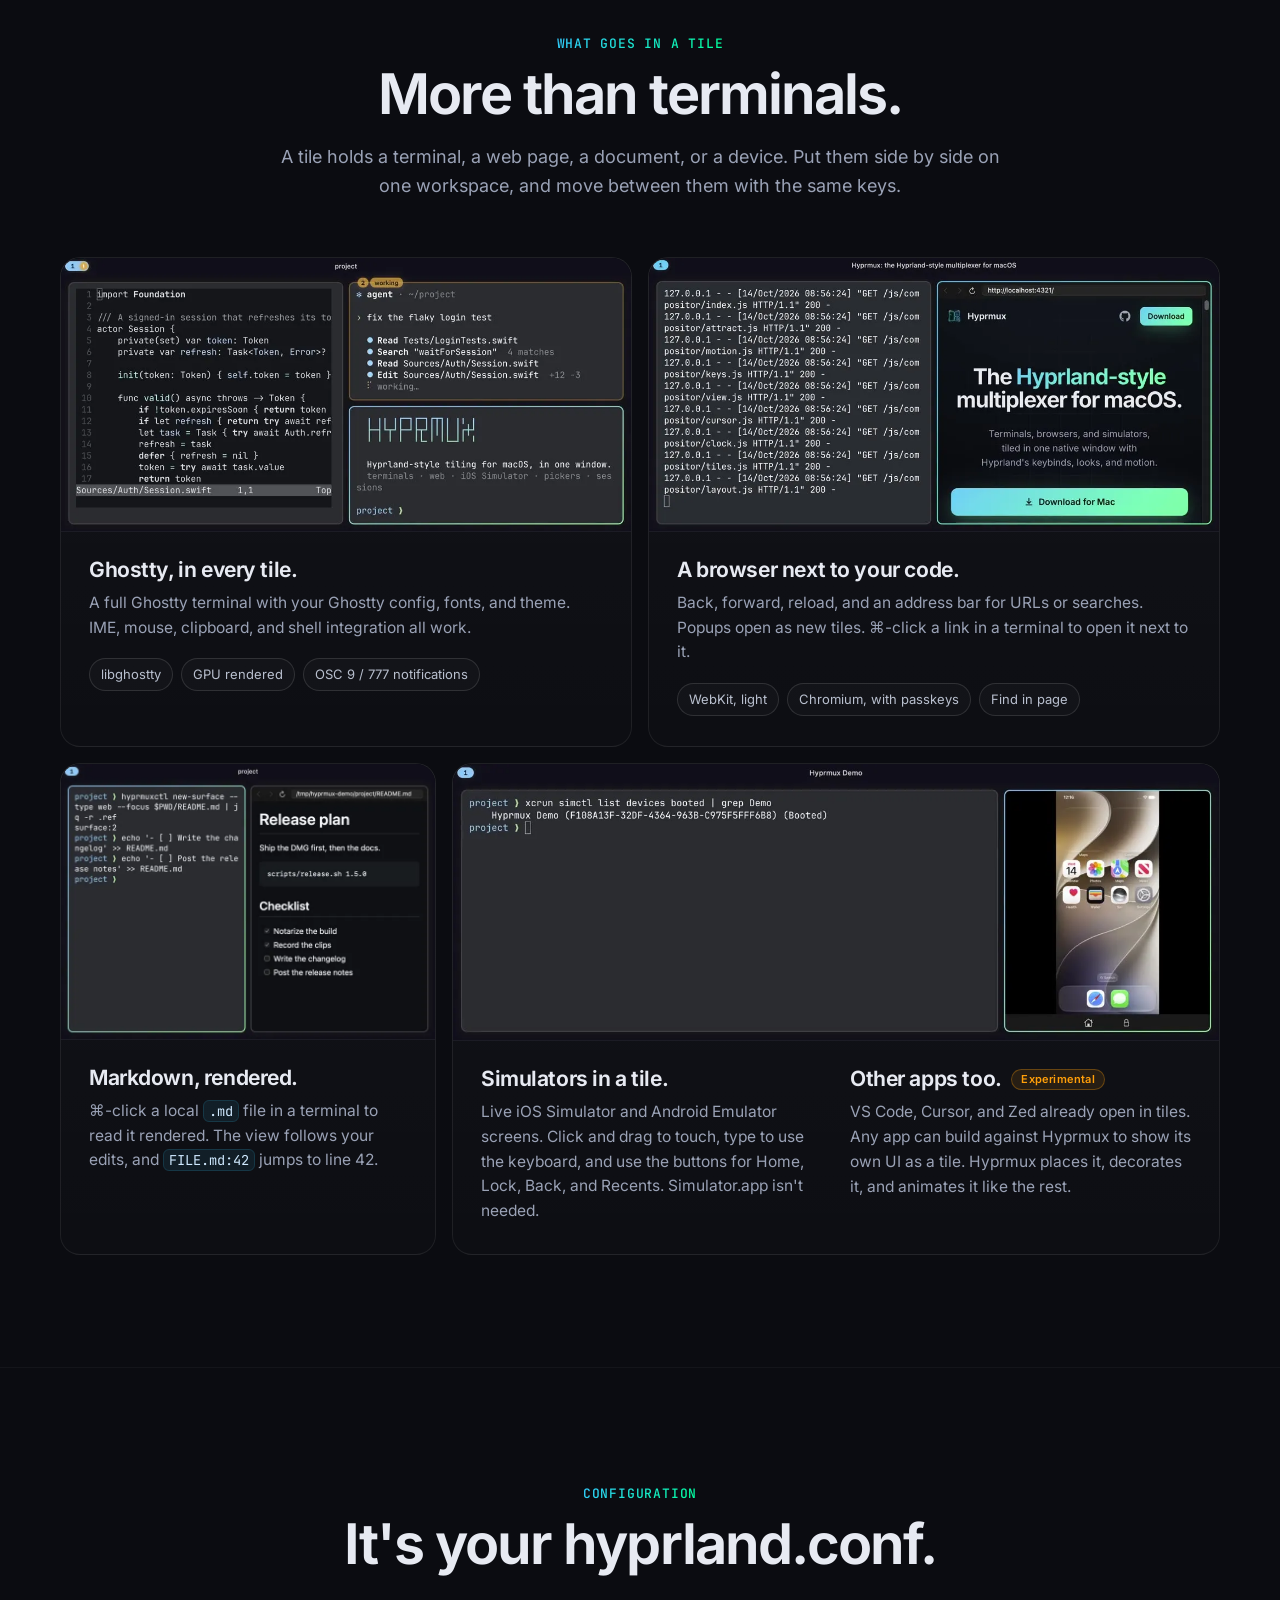
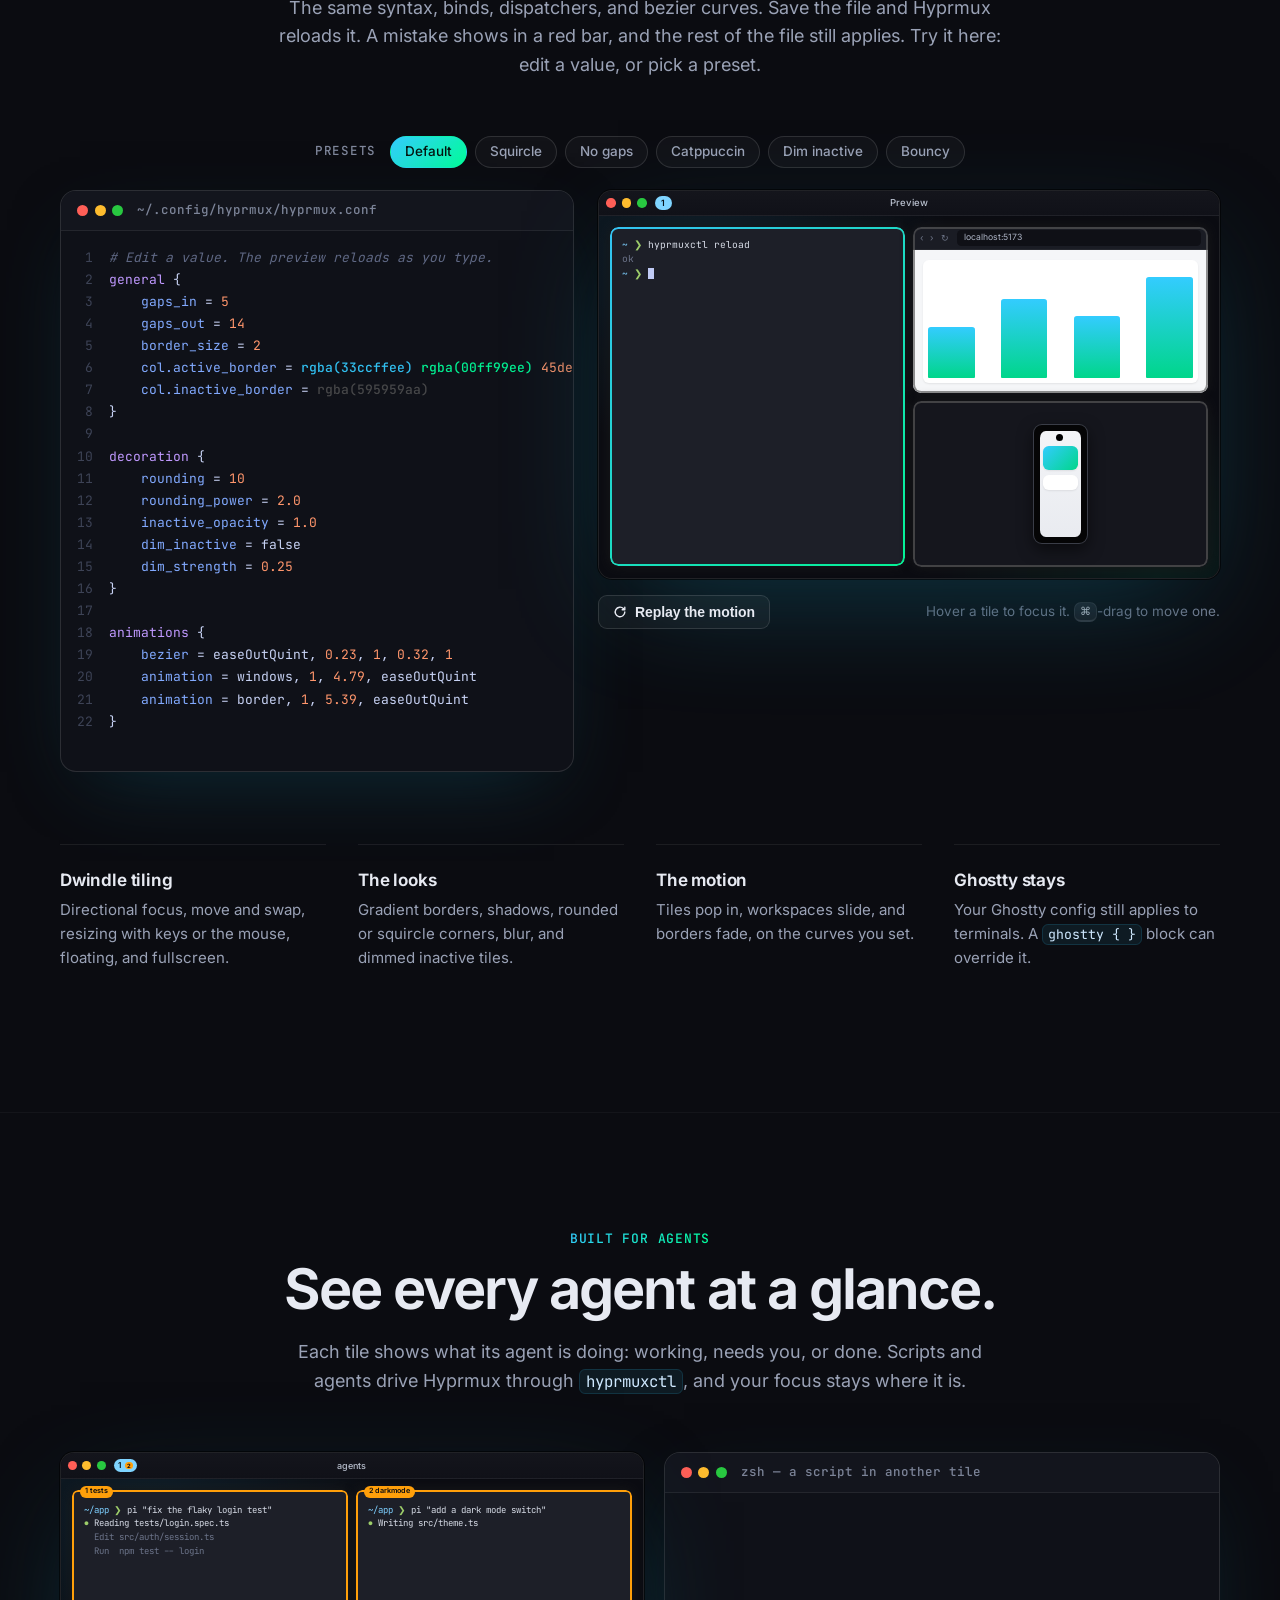
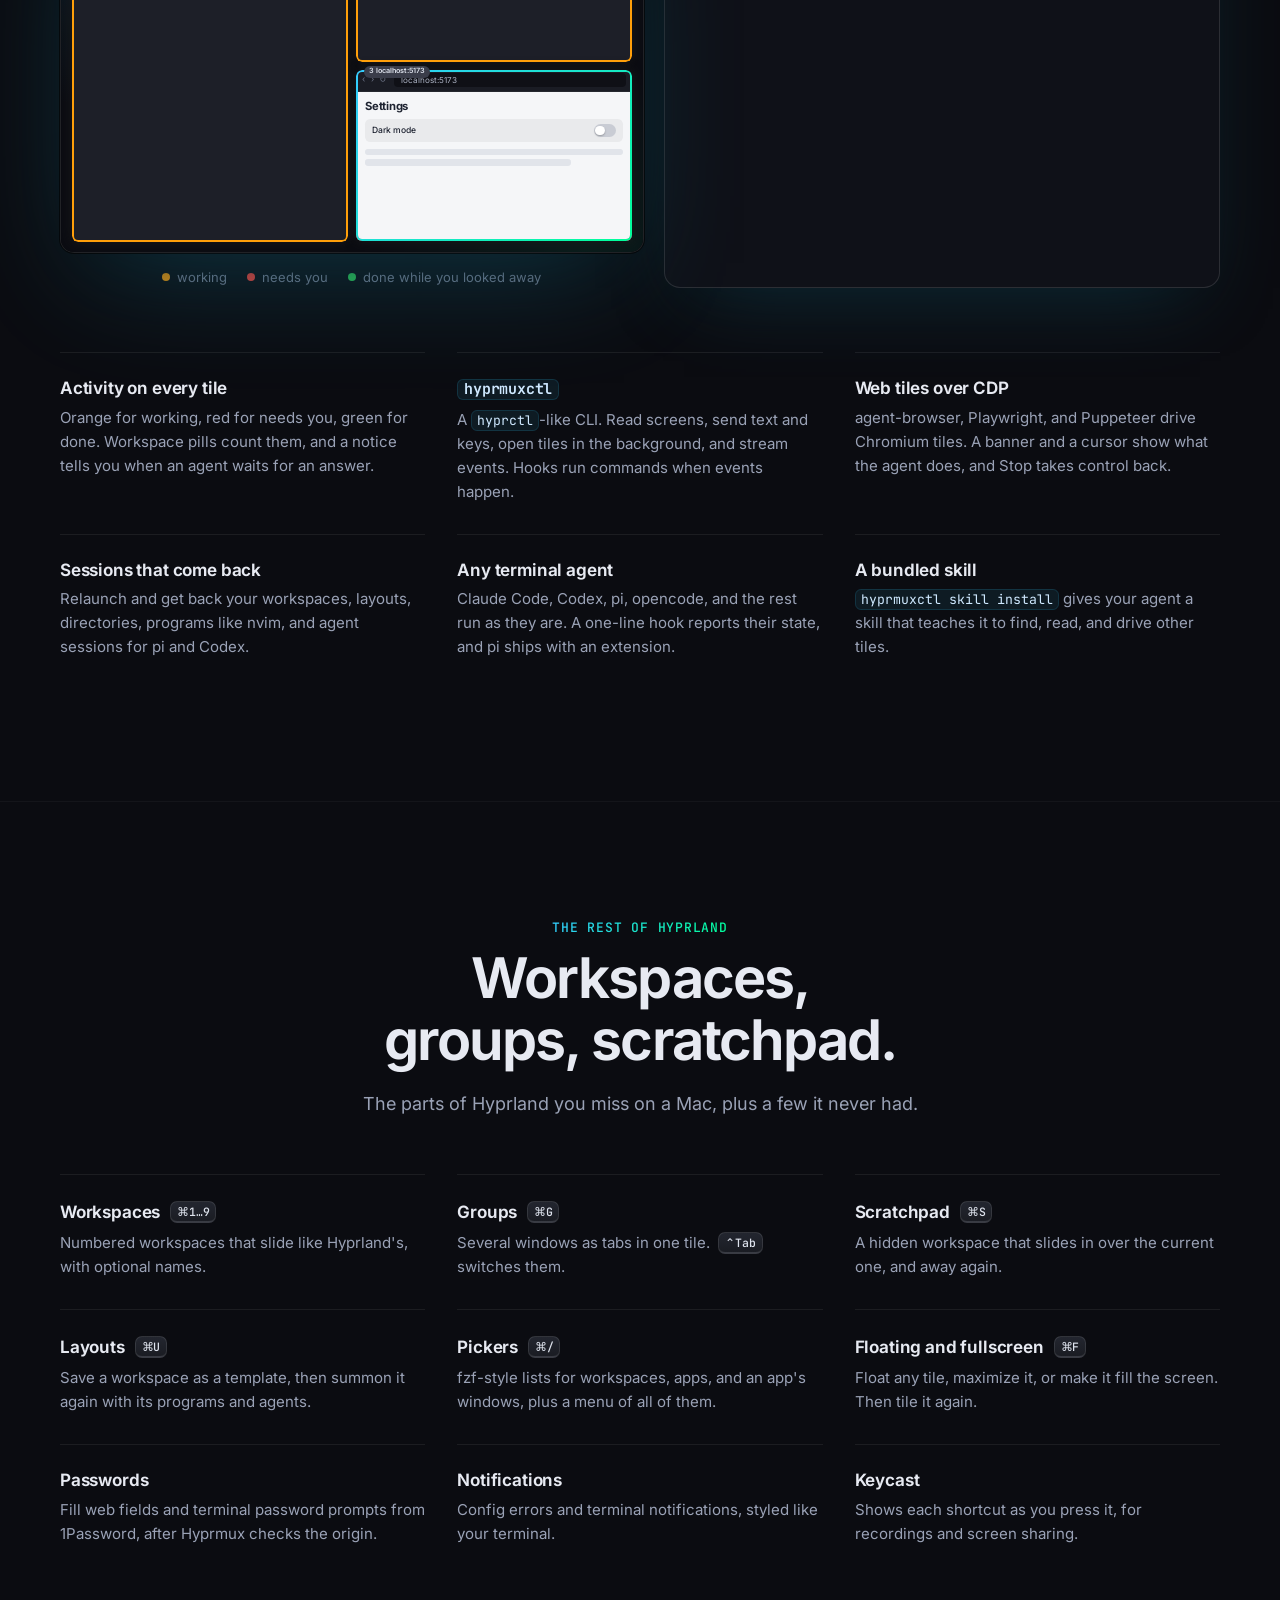
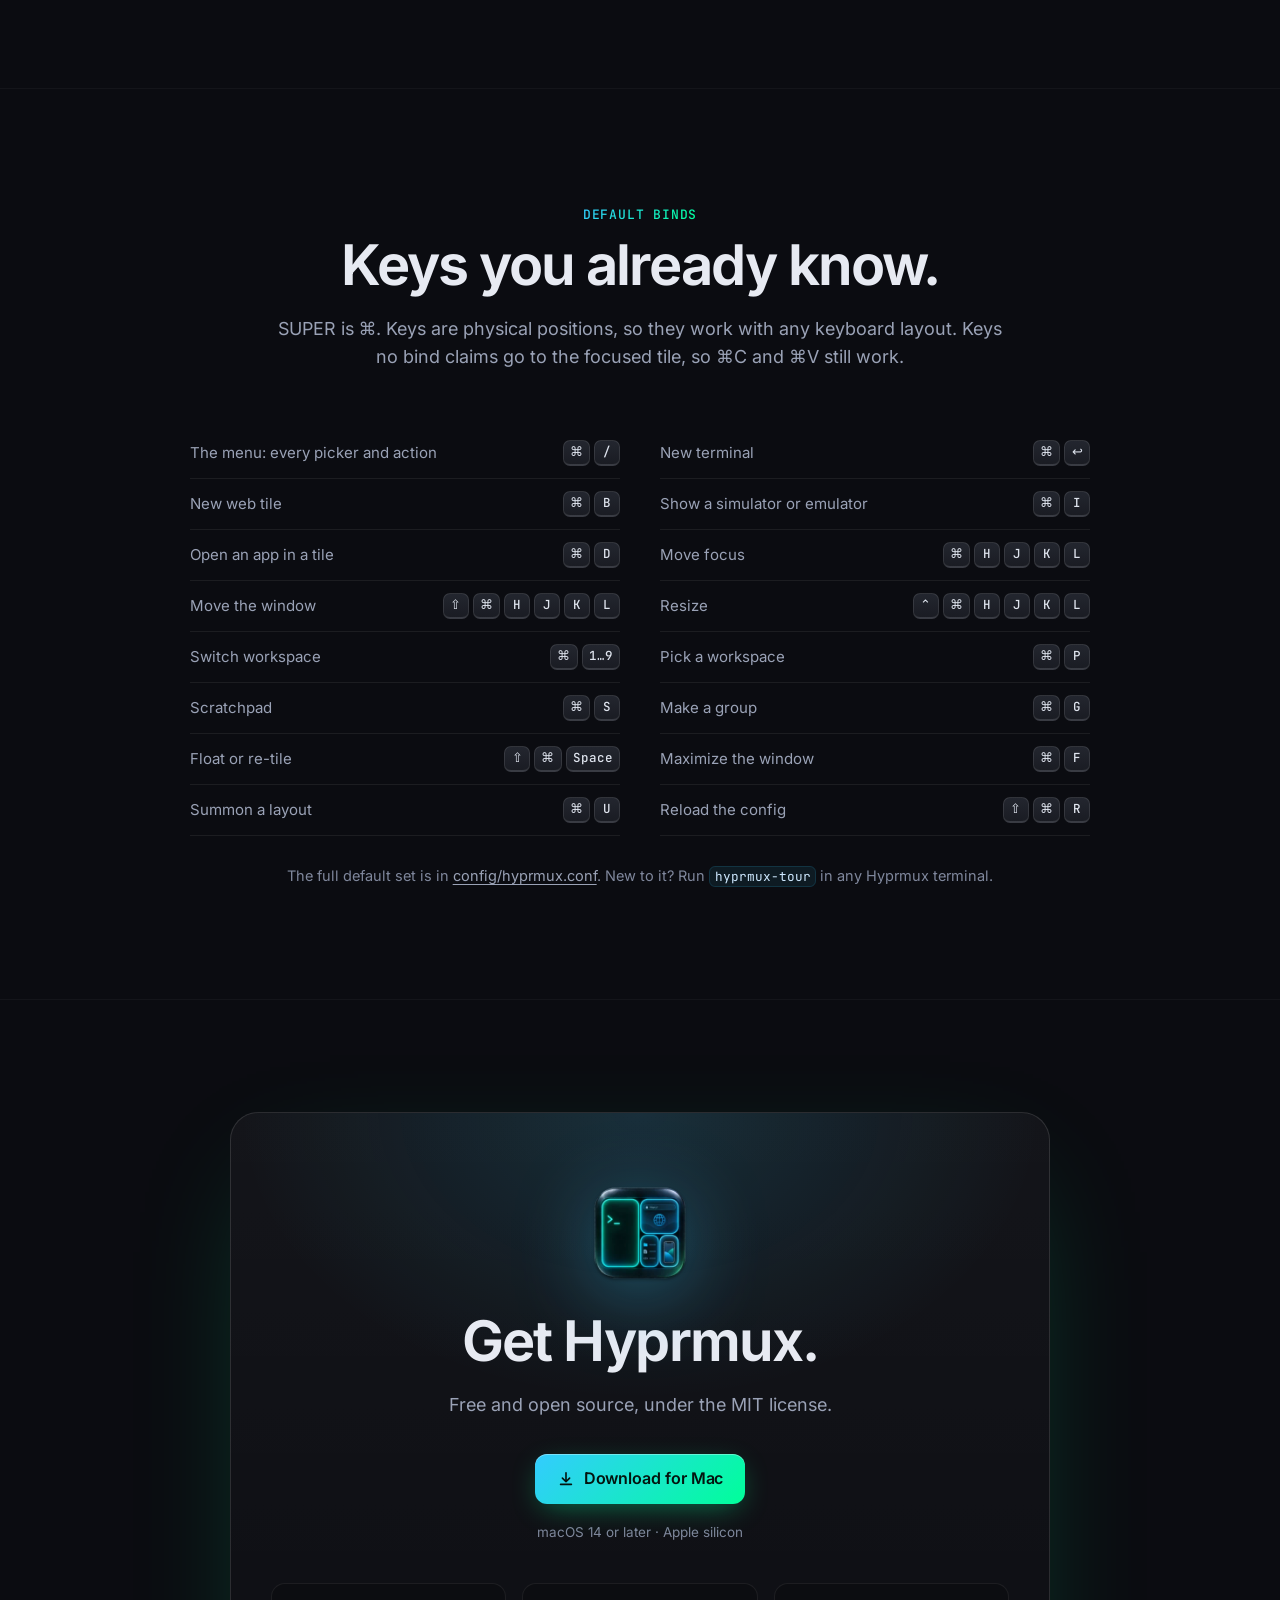
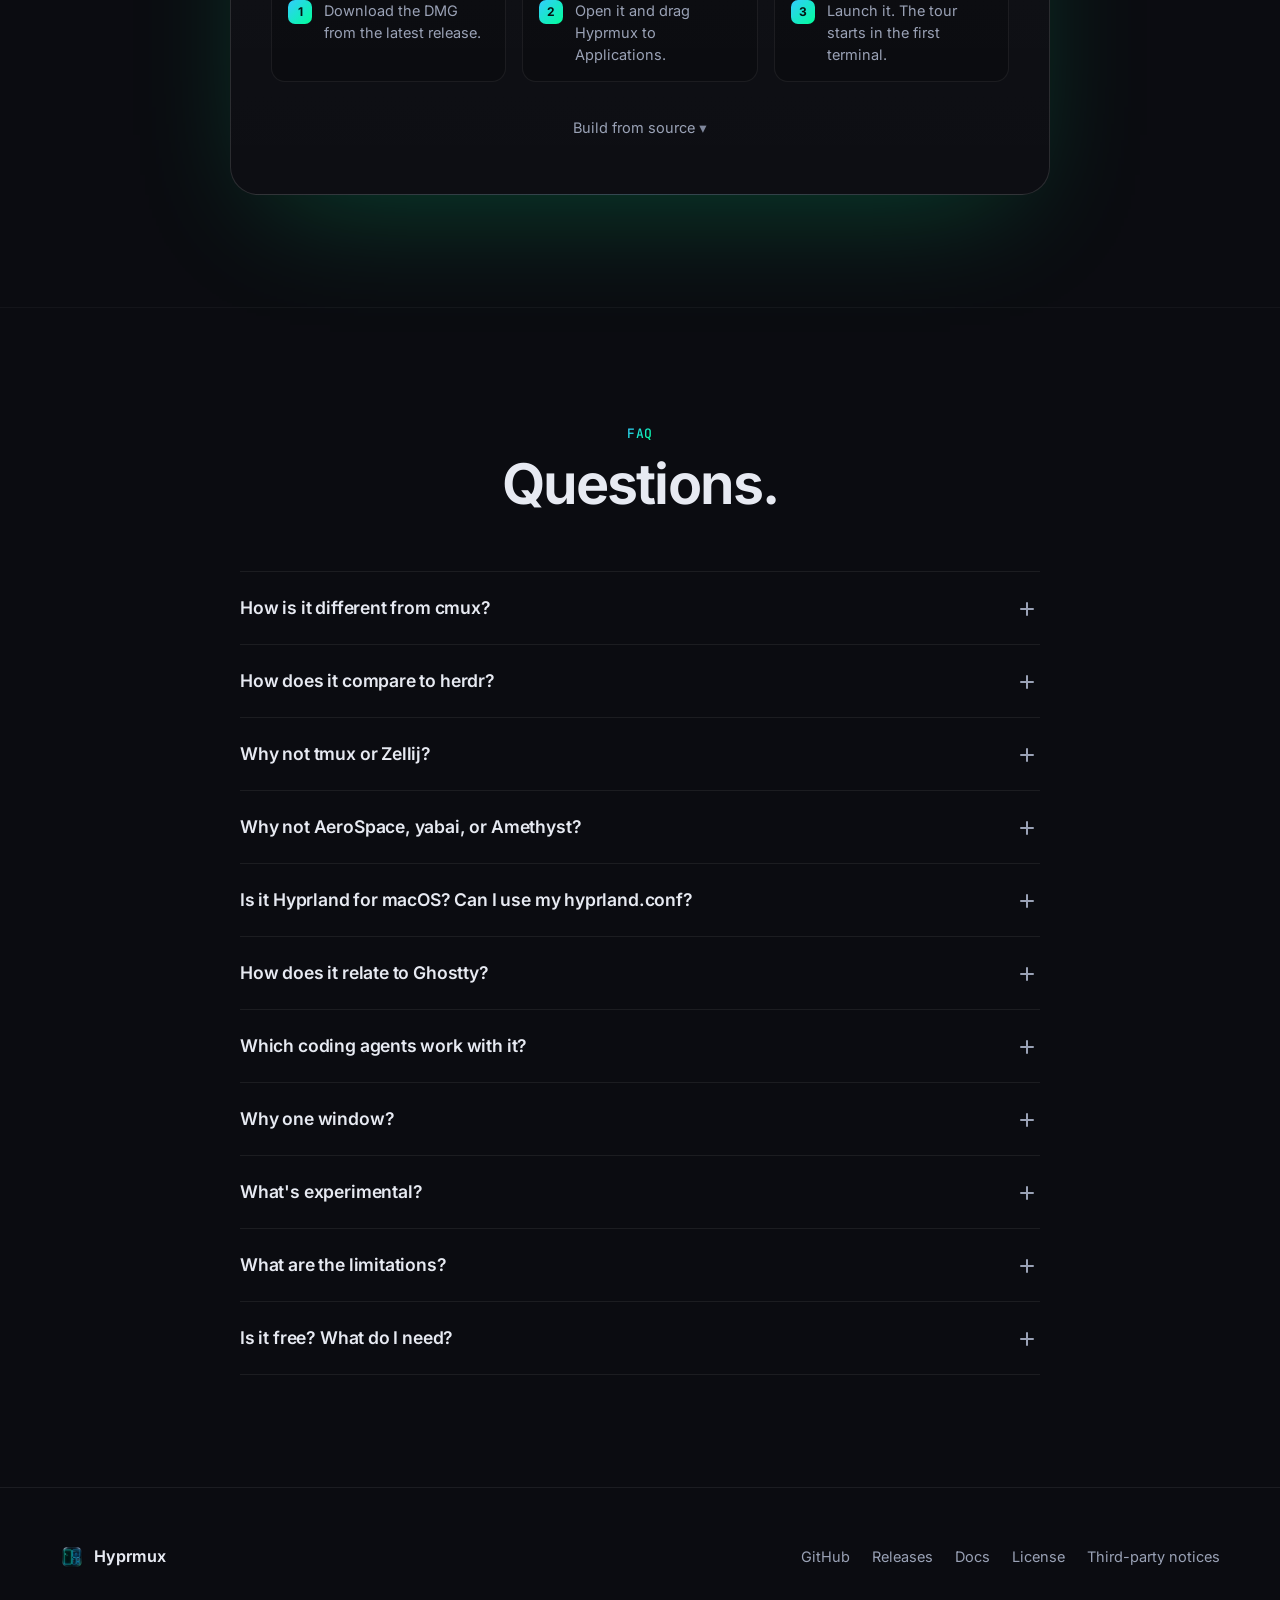
==== commit 3bd3d744: "Site: the headline says what Hyprmux is "Tiles that move like Hyprland" talked about tiles before th" ====
--- a/site/index.html
+++ b/site/index.html
@@ -12,14 +12,14 @@
   <meta property="og:type" content="website">
   <meta property="og:site_name" content="Hyprmux">
   <meta property="og:url" content="https://hyprmux.app/">
-  <meta property="og:title" content="Hyprmux: tiles that move like Hyprland">
+  <meta property="og:title" content="Hyprmux: the Hyprland-style multiplexer for macOS">
   <meta property="og:description" content="A terminal multiplexer for macOS with Hyprland's look and feel. Terminals, browsers, and simulators in one window.">
   <meta property="og:image" content="https://hyprmux.app/media/og.png">
   <meta property="og:image:width" content="1200">
   <meta property="og:image:height" content="630">
-  <meta property="og:image:alt" content="Hyprmux: tiles that move like Hyprland">
+  <meta property="og:image:alt" content="Hyprmux: the Hyprland-style multiplexer for macOS">
   <meta name="twitter:card" content="summary_large_image">
-  <meta name="twitter:title" content="Hyprmux: tiles that move like Hyprland">
+  <meta name="twitter:title" content="Hyprmux: the Hyprland-style multiplexer for macOS">
   <meta name="twitter:description" content="A terminal multiplexer for macOS with Hyprland's look and feel. Terminals, browsers, and simulators in one window.">
   <meta name="twitter:image" content="https://hyprmux.app/media/og.png">
 
@@ -77,9 +77,8 @@
     <section class="hero" aria-labelledby="hero-title">
       <div class="hero__glow" aria-hidden="true"></div>
       <div class="wrap hero__copy">
-        <p class="eyebrow reveal"><span class="eyebrow__dot" aria-hidden="true"></span>Terminal multiplexer for macOS</p>
-        <h1 id="hero-title" class="reveal">Tiles that move like <span class="grad">Hyprland</span>.</h1>
-        <p class="lede reveal"><span class="lede__line">The Hyprland aesthetic and keybinds</span> <span class="lede__line">for terminals, browsers, and simulators, in one native window.</span></p>
+        <h1 id="hero-title" class="reveal"><span class="h1__line">The <span class="grad">Hyprland-style</span></span> <span class="h1__line">multiplexer for macOS.</span></h1>
+        <p class="lede reveal"><span class="lede__line">Terminals, browsers, and simulators, tiled in one native window</span> <span class="lede__line">with Hyprland's keybinds, looks, and motion.</span></p>
         <div class="cta reveal">
           <a class="btn btn--primary btn--large" href="https://github.com/gavrix/hyprmux/releases/latest">
             <svg viewBox="0 0 20 20" width="18" height="18" aria-hidden="true"><path fill="none" stroke="currentColor" stroke-width="1.8" stroke-linecap="round" stroke-linejoin="round" d="M10 3v10m0 0l-4-4m4 4l4-4M4 16h12"/></svg>
--- a/site/css/site.css
+++ b/site/css/site.css
@@ -180,30 +180,19 @@
   mask-image: radial-gradient(ellipse 70% 55% at 50% 30%, #000 20%, transparent 75%);
 }
 .hero__copy { text-align: center; display: flex; flex-direction: column; align-items: center; }
-.eyebrow {
-  display: inline-flex;
-  align-items: center;
-  gap: 9px;
-  padding: 6px 14px 6px 12px;
-  border-radius: 999px;
-  border: 1px solid var(--line-2);
-  background: rgba(255, 255, 255, 0.03);
-  color: var(--muted);
-  font-size: 13.5px;
-  font-weight: 500;
-}
-.eyebrow__dot { width: 7px; height: 7px; border-radius: 50%; background: var(--green); box-shadow: 0 0 0 3px rgba(0, 255, 153, 0.15), 0 0 12px var(--green); }
 .hero h1 {
-  margin-top: 22px;
-  font-size: clamp(42px, 6.8vw, 84px);
+  font-size: clamp(34px, 6.2vw, 80px);
   font-weight: 680;
   letter-spacing: -0.04em;
   line-height: 1.06;
-  max-width: 13ch;
+  max-width: 18ch;
   text-wrap: balance;
 }
-.lede { margin-top: 30px; max-width: 36em; color: var(--muted); font-size: clamp(17px, 1.6vw, 20px); line-height: 1.55; text-wrap: balance; }
-/* Wide screens break the subline after "keybinds"; narrow ones let it wrap. */
+/* Wide screens break the headline after "Hyprland-style"; narrow ones let it wrap. */
+@media (min-width: 720px) { .h1__line { display: block; } }
+.hero h1 .grad { white-space: nowrap; }  /* never "Hyprland- / style" */
+.lede { margin-top: 28px; max-width: 38em; color: var(--muted); font-size: clamp(17px, 1.6vw, 20px); line-height: 1.55; text-wrap: balance; }
+/* Wide screens break the subline after "window"; narrow ones let it wrap. */
 @media (min-width: 720px) { .lede__line { display: block; } }
 .cta { margin-top: 34px; display: flex; flex-wrap: wrap; justify-content: center; gap: 12px; }
 .meta { margin-top: 18px; color: var(--dim); font-size: 13.5px; }
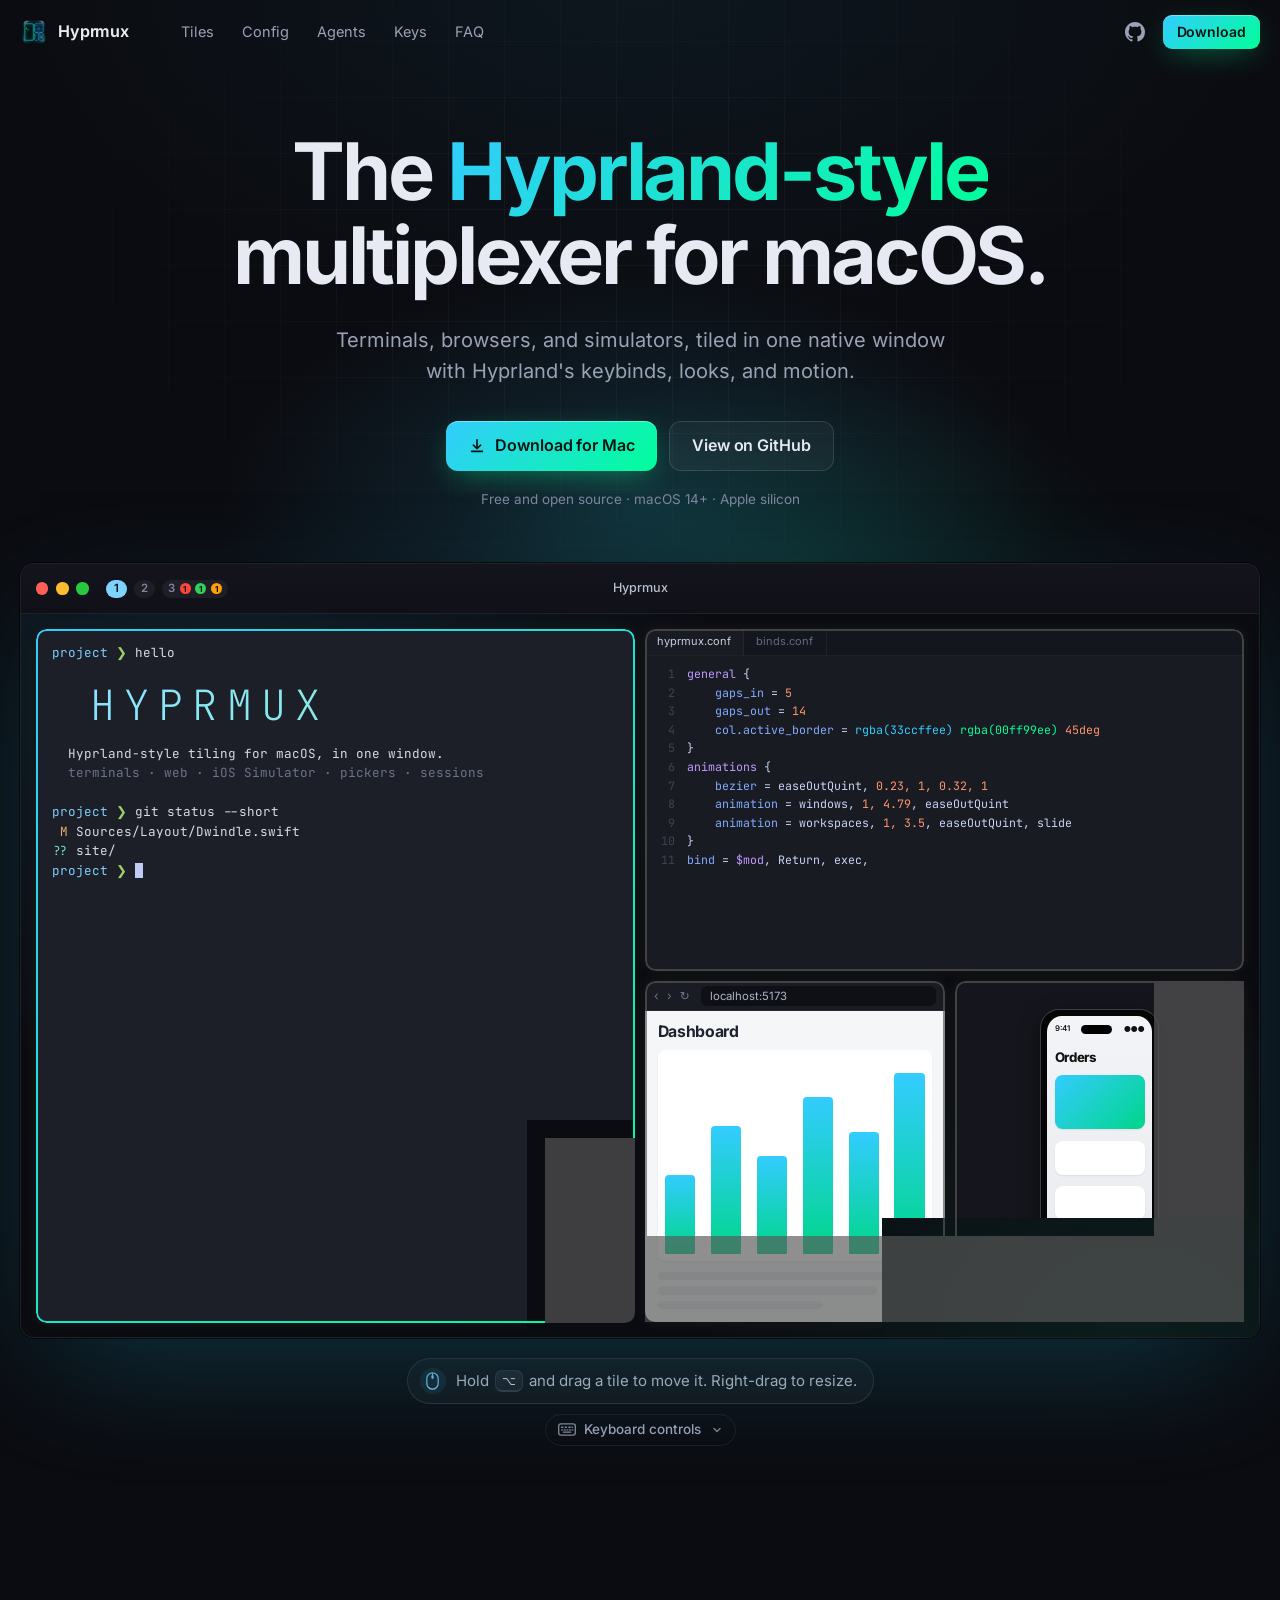
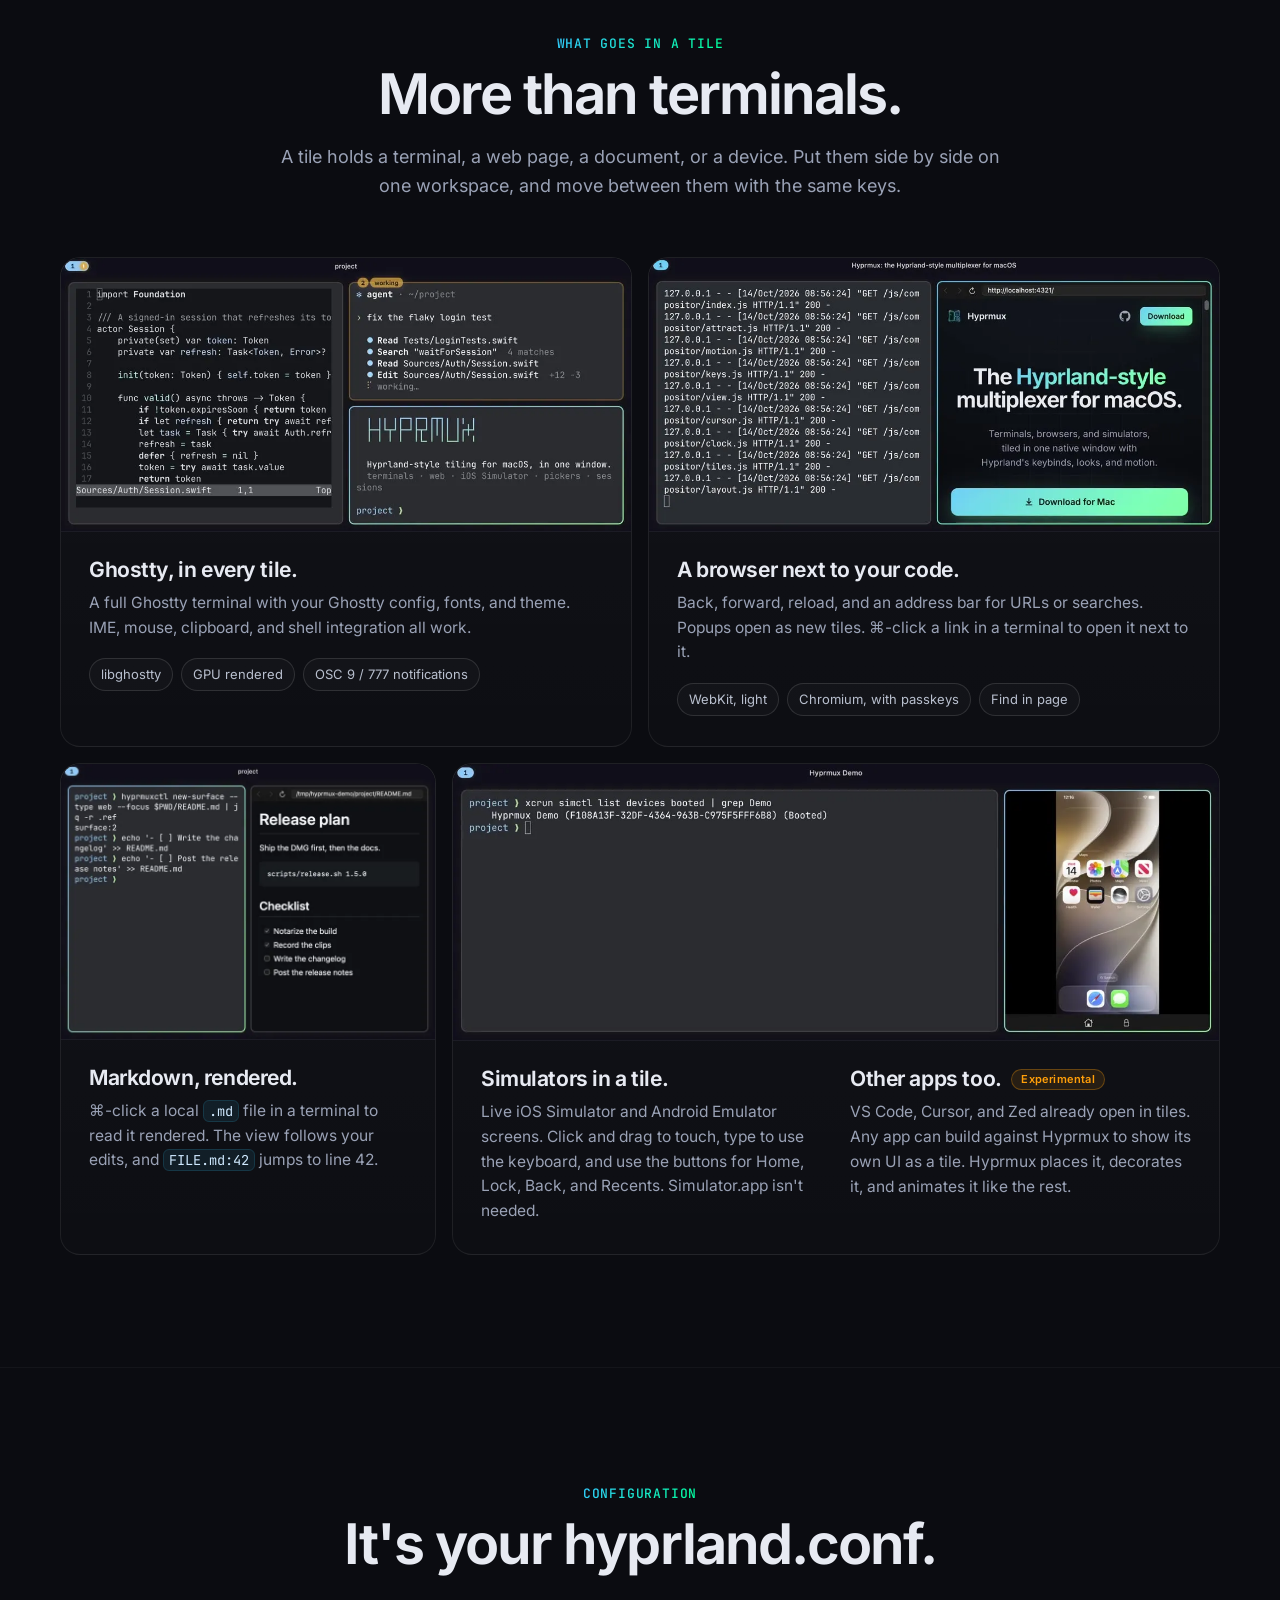
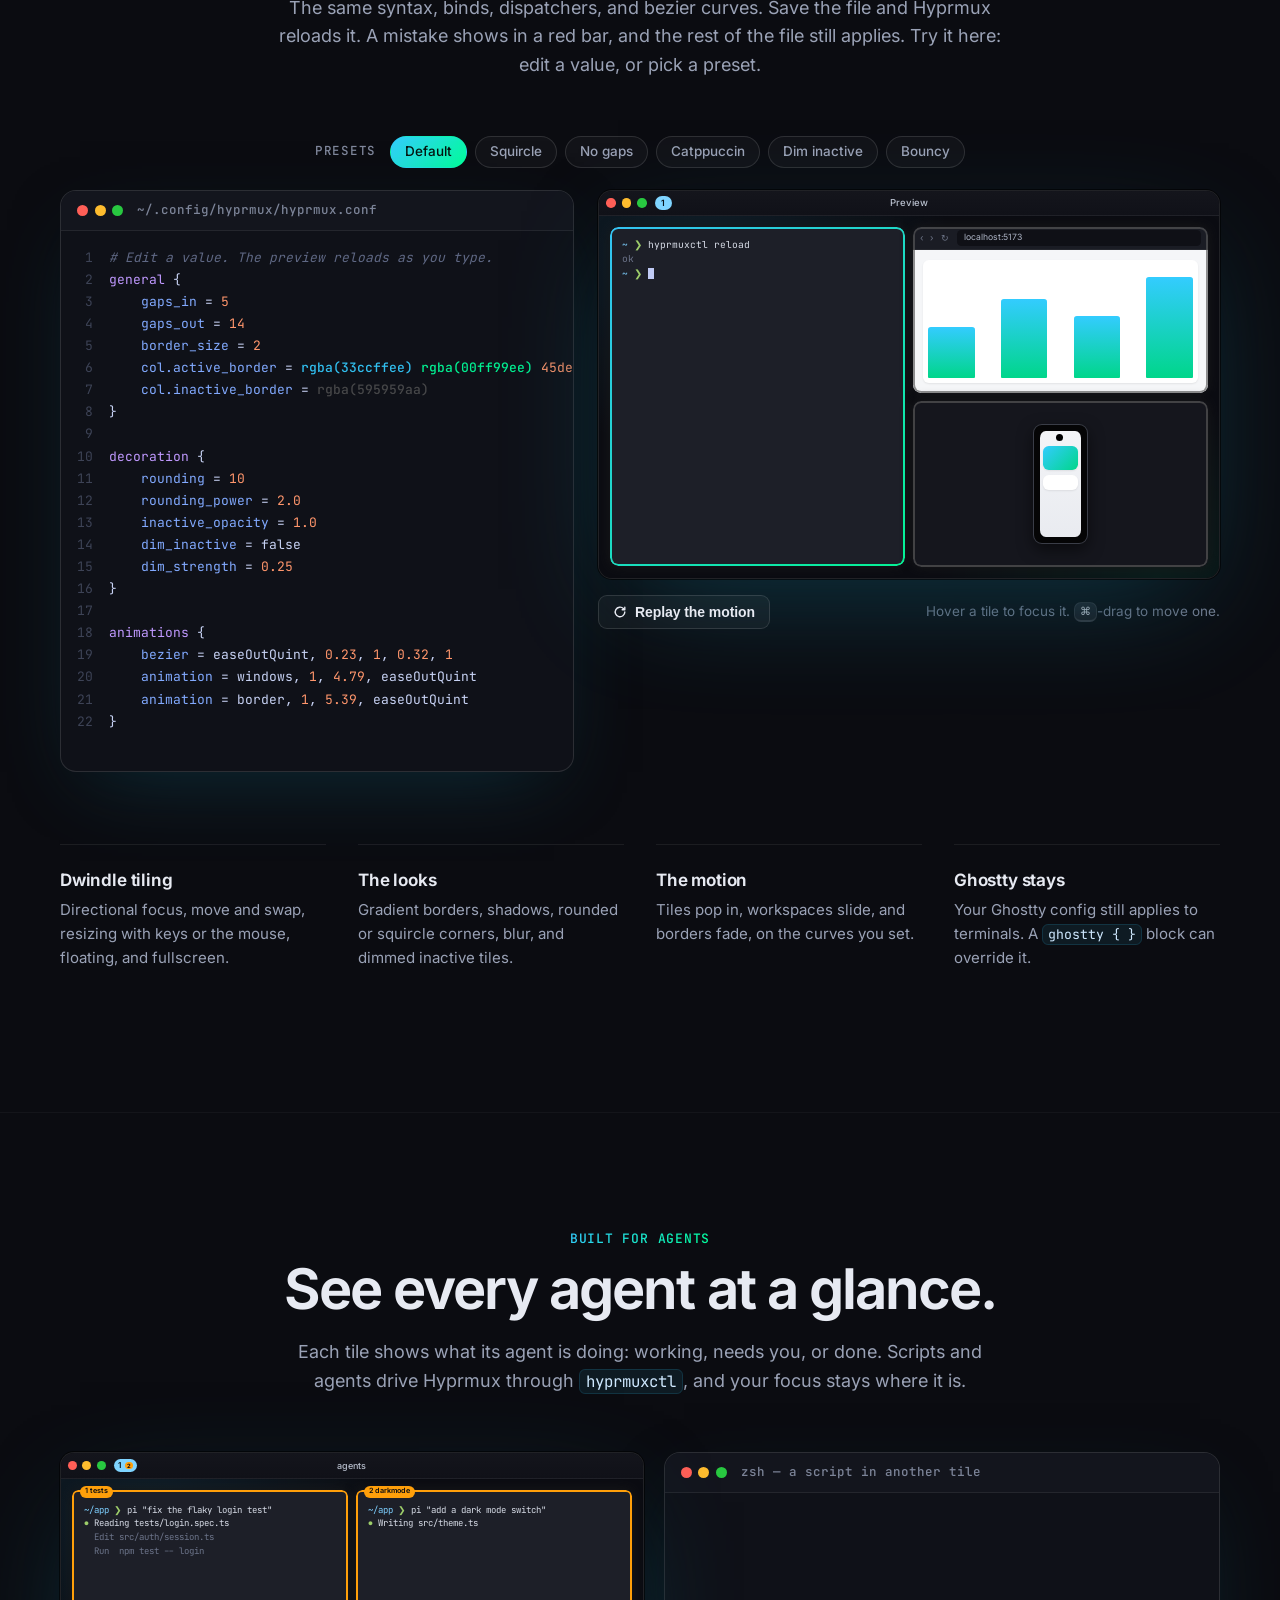
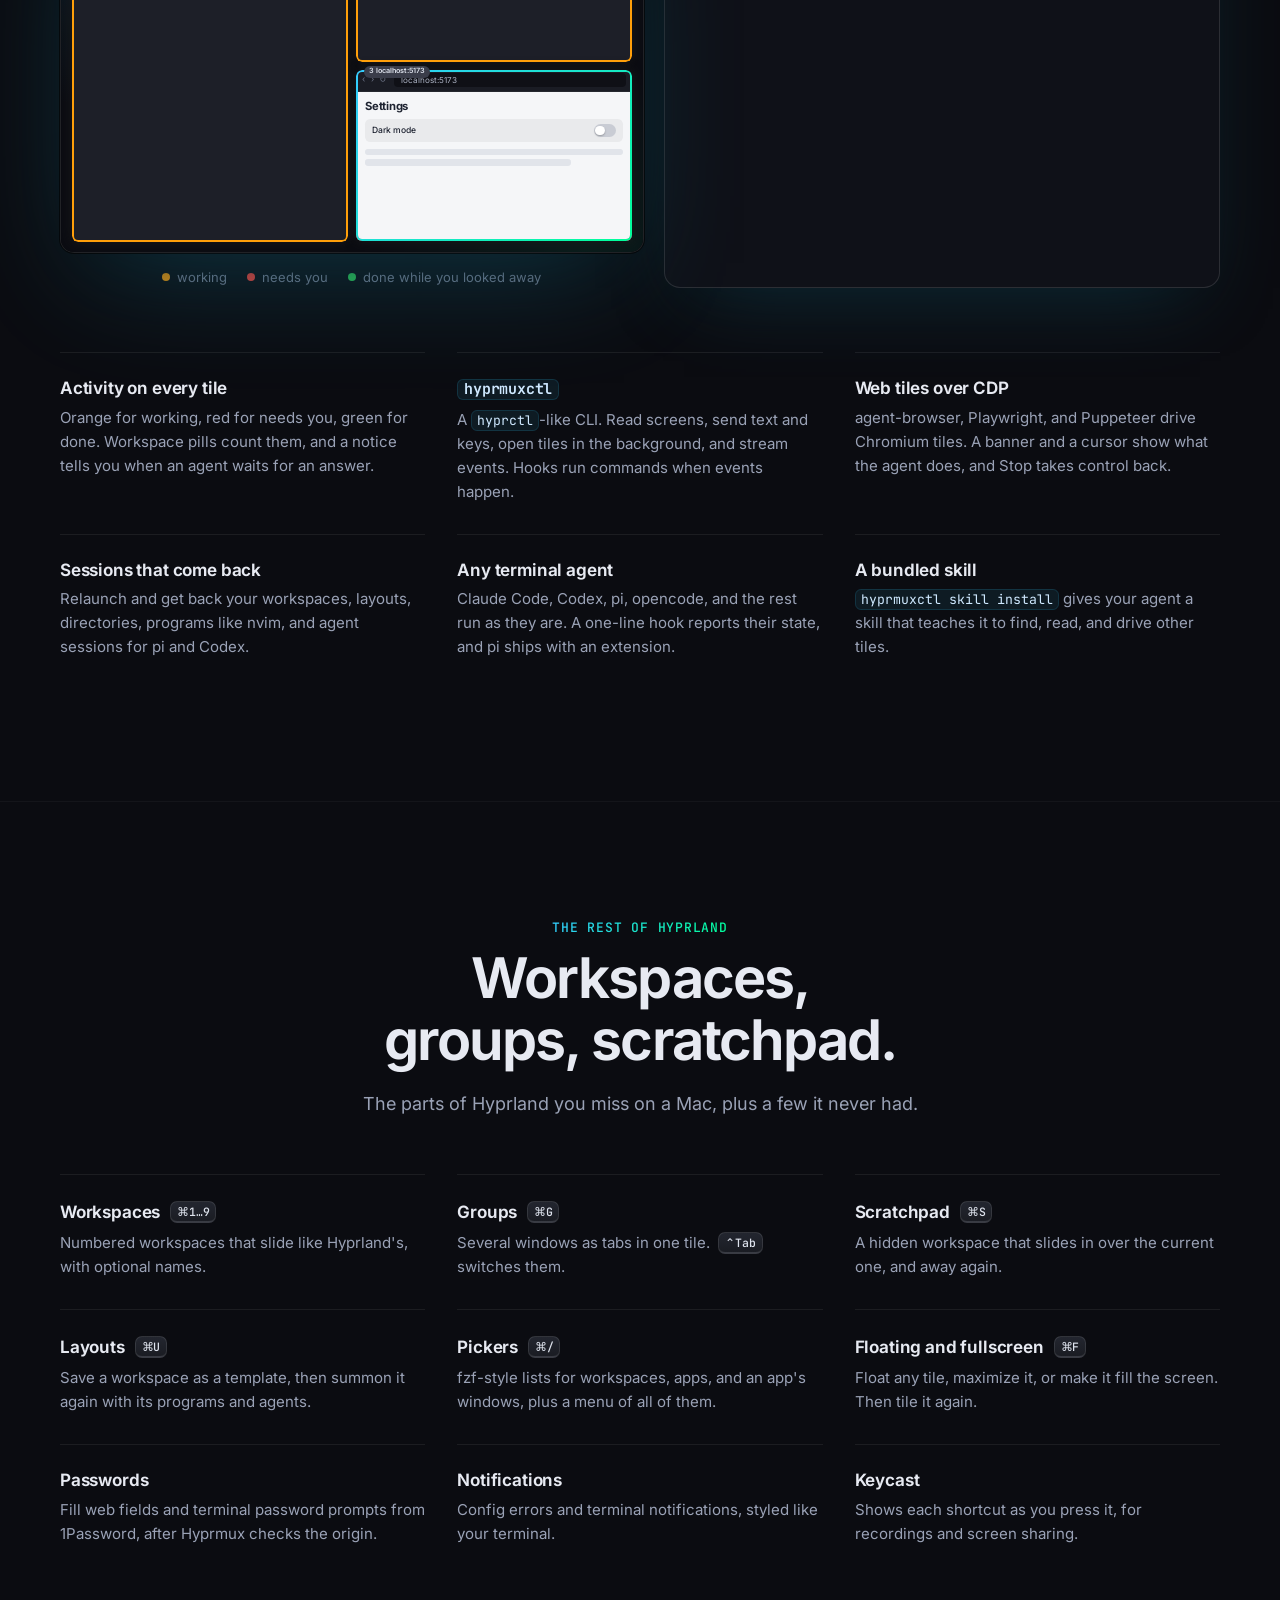
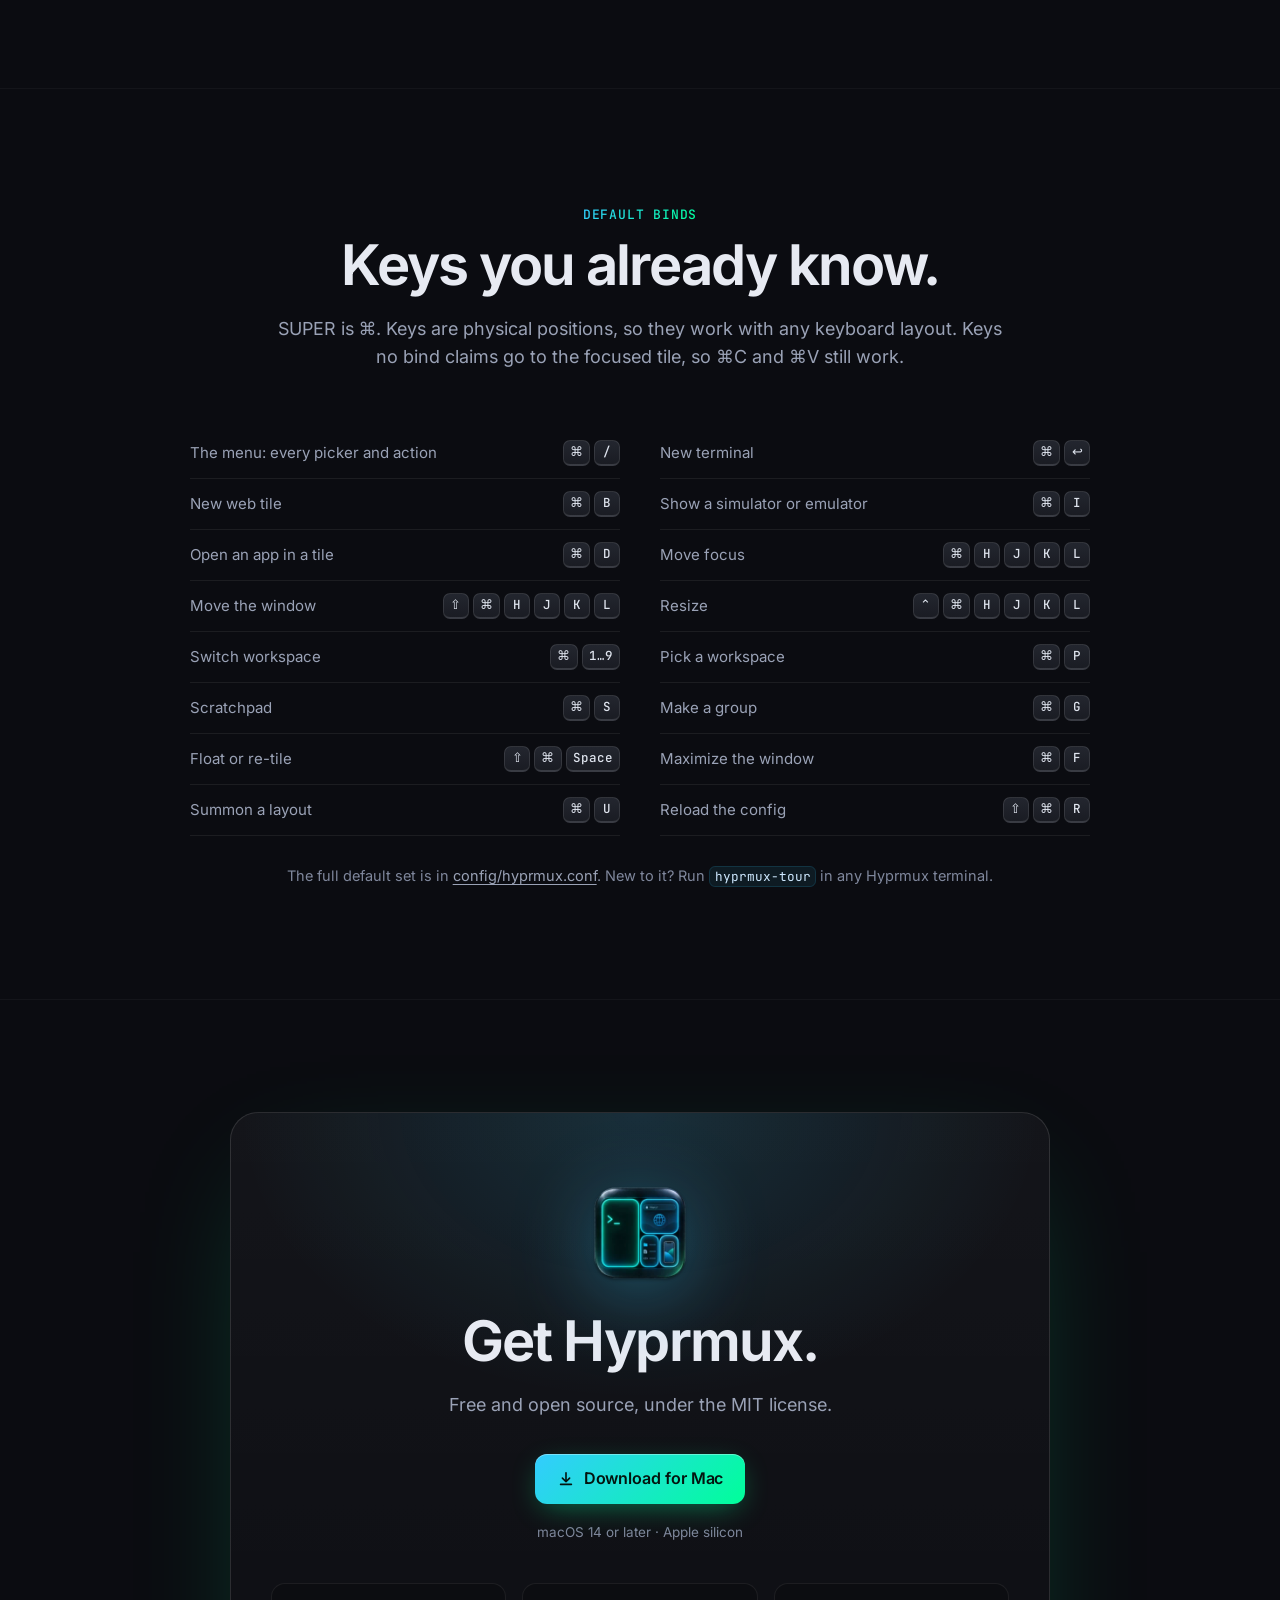
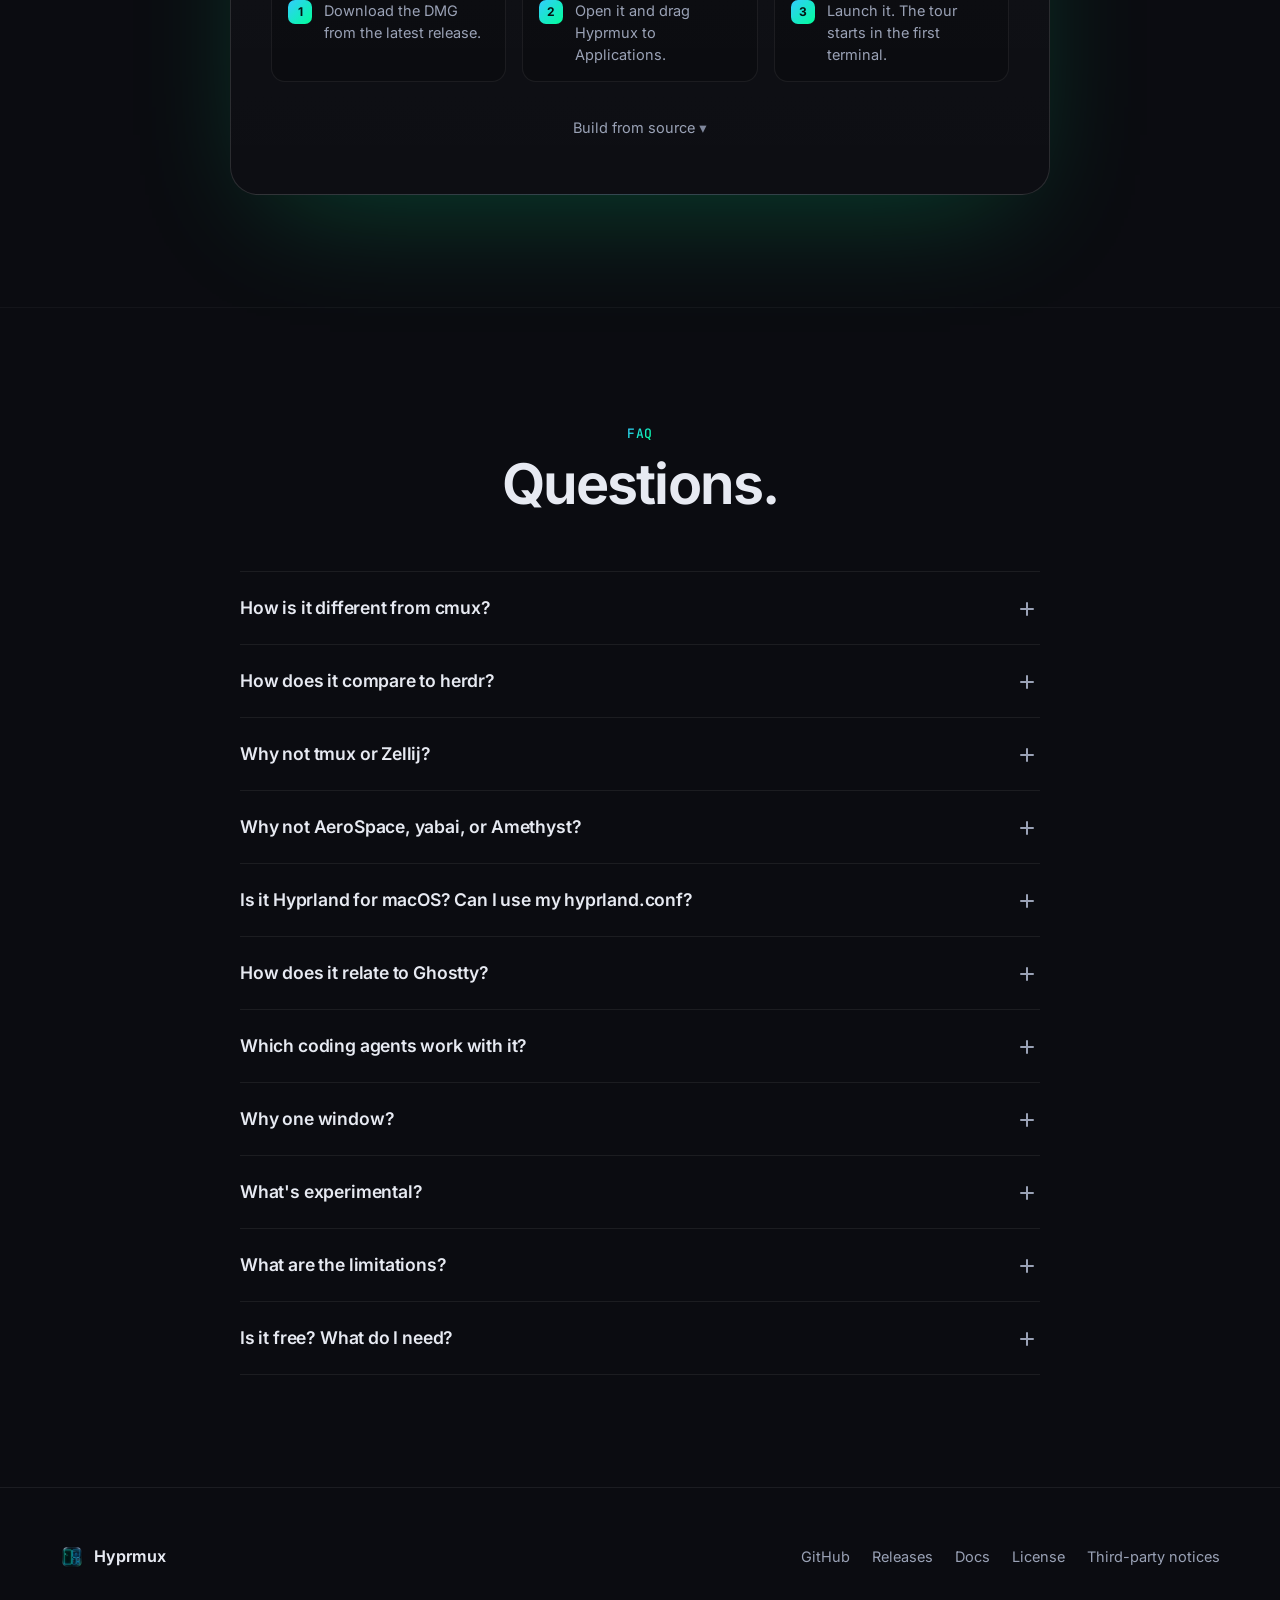
==== commit 3f1cefa3: "Fix website links and add homepage backlink" ====
--- a/site/index.html
+++ b/site/index.html
@@ -481,7 +481,7 @@
           <div><dt><kbd>⌘</kbd><kbd>U</kbd></dt><dd>Summon a layout</dd></div>
           <div><dt><kbd>⇧</kbd><kbd>⌘</kbd><kbd>R</kbd></dt><dd>Reload the config</dd></div>
         </dl>
-        <p class="note reveal">The full default set is in <a href="https://github.com/gavrix/hyprmux/blob/main/config/hyprmux.conf">config/hyprmux.conf</a>. New to it? Run <code>hyprmux-tour</code> in any Hyprmux terminal.</p>
+        <p class="note reveal">The full default set is in <a href="https://github.com/gavrix/hyprmux/blob/master/config/hyprmux.conf">config/hyprmux.conf</a>. New to it? Run <code>hyprmux-tour</code> in any Hyprmux terminal.</p>
       </div>
     </section>
 
@@ -585,8 +585,8 @@
         <a href="https://github.com/gavrix/hyprmux">GitHub</a>
         <a href="https://github.com/gavrix/hyprmux/releases">Releases</a>
         <a href="https://github.com/gavrix/hyprmux#documentation">Docs</a>
-        <a href="https://github.com/gavrix/hyprmux/blob/main/LICENSE">License</a>
-        <a href="https://github.com/gavrix/hyprmux/blob/main/THIRD_PARTY_NOTICES.md">Third-party notices</a>
+        <a href="https://github.com/gavrix/hyprmux/blob/master/LICENSE">License</a>
+        <a href="https://github.com/gavrix/hyprmux/blob/master/THIRD_PARTY_NOTICES.md">Third-party notices</a>
       </nav>
     </div>
   </footer>
